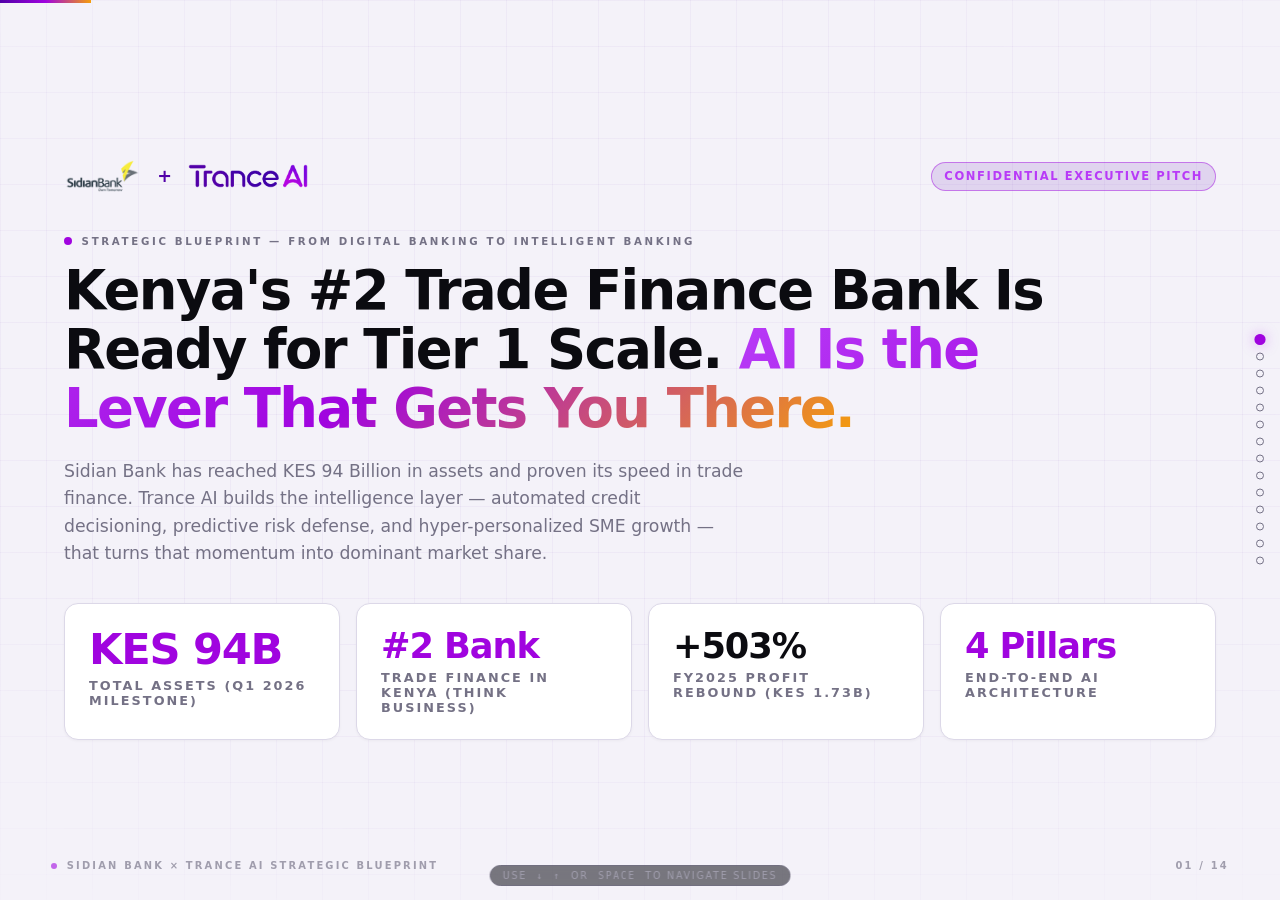
==== index.html @ ff6b3d1f "Add Sidian Bank AI pitch site Co-Authored-By: Claude Sonnet 5 <noreply@anthropic.com>" ====
﻿<!DOCTYPE html>
<html lang="en">
<head>
  <meta charset="UTF-8" />
  <meta name="viewport" content="width=device-width, initial-scale=1.0" />
  <title>Sidian Bank + Trance AI — Kenya's Most Intelligent SME Bank</title>

  <!-- Fontshare Satoshi Font -->
  <link rel="preconnect" href="https://api.fontshare.com" crossorigin />
  <link href="https://api.fontshare.com/v2/css?f[]=satoshi@400,500,700,900&display=swap" rel="stylesheet" />

  <!-- Stylesheet -->
  <link rel="stylesheet" href="css/style.css" />
</head>
<body>

  <!-- Top Progress Bar -->
  <div id="progress"></div>

  <!-- Right Navigation Dots -->
  <div id="dots"></div>

  <!-- Keyboard Navigation Hint -->
  <div class="kbd-hint">
    <span>Use</span> <kbd>↓</kbd> <kbd>↑</kbd> <span>or</span> <kbd>Space</kbd> <span>to navigate slides</span>
  </div>

  <!-- Main Presentation Scroll-Snap Deck -->
  <main class="deck">

    <!-- ============================================================
         SLIDE 1: COVER
         ============================================================ -->
    <section class="slide warm">
      <div class="inner">
        <div class="brand-header reveal d1">
          <div class="brand-logo-wrapper">
            <img src="assets/Sidian-bank-Logo-1.png" alt="Sidian Bank" style="height:32px; width:auto; vertical-align:middle;" />
            <span style="font-weight:900; font-size:1.1rem; color:var(--purple-deep);">+</span>
            <img src="assets/trance-ai-logo.png" alt="Trance AI" style="height:24px; width:auto; vertical-align:middle;" />
          </div>
          <span class="badge purple">Confidential Executive Pitch</span>
        </div>

        <div class="eyebrow reveal d2" style="margin-top: 1.5rem;">
          <span class="dot"></span> Strategic Blueprint — From Digital Banking to Intelligent Banking
        </div>

        <h1 class="display reveal d3" style="margin-top: .8rem; max-width: 27ch;">
          Kenya's #2 Trade Finance Bank Is Ready for Tier 1 Scale. <span class="purple-gradient">AI Is the Lever That Gets You There.</span>
        </h1>

        <p class="lede reveal d4" style="margin-top: 1.2rem;">
          Sidian Bank has reached KES 94 Billion in assets and proven its speed in trade finance. Trance AI builds the intelligence layer — automated credit decisioning, predictive risk defense, and hyper-personalized SME growth — that turns that momentum into dominant market share.
        </p>

        <div class="grid4 reveal d5" style="margin-top: 2.2rem;">
          <div class="card">
            <div class="stat-num purple counter" data-target="94" data-prefix="KES " data-suffix="B">KES 94B</div>
            <div class="stat-label">Total Assets (Q1 2026 Milestone)</div>
          </div>
          <div class="card">
            <div class="stat-num purple" style="font-size: clamp(1.5rem,3vw,2.2rem);">#2 Bank</div>
            <div class="stat-label">Trade Finance in Kenya (Think Business)</div>
          </div>
          <div class="card">
            <div class="stat-num gold" style="font-size: clamp(1.5rem,3vw,2.2rem);">+503%</div>
            <div class="stat-label">FY2025 Profit Rebound (KES 1.73B)</div>
          </div>
          <div class="card">
            <div class="stat-num purple" style="font-size: clamp(1.5rem,3vw,2.2rem);">4 Pillars</div>
            <div class="stat-label">End-to-End AI Architecture</div>
          </div>
        </div>
      </div>

      <div class="chrome-foot">
        <span class="fdot"></span> Sidian Bank × Trance AI Strategic Blueprint
      </div>
      <div class="chrome-page" id="chrome-page-num">01 / 14</div>
    </section>

    <!-- ============================================================
         SLIDE 2: HISTORICAL PRECEDENT
         ============================================================ -->
    <section class="slide dark">
      <div class="inner">
        <div class="eyebrow reveal d1">
          <span class="dot"></span> Banking Evolution
        </div>
        <h2 class="title reveal d2" style="margin-top: .6rem;">
          Banking History Favors Platforms of Intelligence, Not Giants of Concrete
        </h2>

        <div class="grid2" style="margin-top: 1.8rem;">
          <div class="card reveal d3">
            <div class="row" style="justify-content: space-between; margin-bottom: .8rem;">
              <span class="badge red">Incumbent Playbook — Physical Scale</span>
              <span style="font-weight:900; color:var(--muted-light);">The 2010s</span>
            </div>
            <ul style="list-style: none; display: flex; flex-direction: column; gap: .6rem; font-size: .95rem; color: var(--muted-light);">
              <li style="display:flex; gap:.6rem;"><span style="color:var(--neg);">✕</span> Compete by opening 200+ physical brick-and-mortar branches.</li>
              <li style="display:flex; gap:.6rem;"><span style="color:var(--neg);">✕</span> Deploy massive human armies of field agents and credit officers.</li>
              <li style="display:flex; gap:.6rem;"><span style="color:var(--neg);">✕</span> Slow credit committees taking 7 to 14 days to approve SME facilities.</li>
              <li style="display:flex; gap:.6rem;"><span style="color:var(--neg);">✕</span> High fixed overhead, heavy cost-to-income ratios, and bureaucratic inertia.</li>
            </ul>
          </div>

          <div class="card reveal d4" style="border-color: var(--purple); background: var(--surface);">
            <div class="row" style="justify-content: space-between; margin-bottom: .8rem;">
              <span class="badge purple">Sidian Playbook — Predictive Intelligence</span>
              <span style="font-weight:900; color:var(--purple-light);">The 2030s</span>
            </div>
            <ul style="list-style: none; display: flex; flex-direction: column; gap: .6rem; font-size: .95rem; color: var(--text);">
              <li style="display:flex; gap:.6rem;"><span style="color:var(--purple);">✓</span> Refuse to out-branch the giants — out-think and out-speed them.</li>
              <li style="display:flex; gap:.6rem;"><span style="color:var(--purple);">✓</span> Algorithmic underwriting evaluates cash flow & alternative data in minutes.</li>
              <li style="display:flex; gap:.6rem;"><span style="color:var(--purple);">✓</span> Turn every customer's phone into an AI Financial Advisor in WhatsApp.</li>
              <li style="display:flex; gap:.6rem;"><span style="color:var(--purple);">✓</span> Result: Agile challenger margins with Tier 1 market influence.</li>
            </ul>
          </div>
        </div>

        <div class="impact reveal d5" style="margin-top: 1.6rem; border-left-color: var(--purple-light);">
          <span class="k">Strategic Principle</span>
          <span class="v">Intelligence and speed are the ultimate equalizers against massive capital and branch networks.</span>
        </div>
      </div>

      <div class="chrome-foot"><span class="fdot"></span> Historical Precedent</div>
      <div class="chrome-page">02 / 14</div>
    </section>

    <!-- ============================================================
         SLIDE 3: PLATFORM EVOLUTION IN KENYAN BANKING
         ============================================================ -->
    <section class="slide light">
      <div class="inner">
        <div class="eyebrow reveal d1">
          <span class="dot"></span> Platform Evolution
        </div>
        <h2 class="title reveal d2" style="margin-top: .6rem;">
          Every Decade in Kenyan Banking Has a Defining Shift
        </h2>

        <div class="grid4" style="margin-top: 2rem;">
          <div class="card reveal d3">
            <span class="pillar-tag" style="color: var(--muted);">Era 1 — 2000s</span>
            <h3 style="margin-top: .4rem; font-size: 1.1rem;">Branch Dominance</h3>
            <p style="margin-top: .5rem; font-size: .85rem; color: var(--muted); line-height: 1.45;">
              Led by <strong>Barclays & KCB</strong>. Captive brick-and-mortar networks served corporate elites.
            </p>
          </div>

          <div class="card reveal d4">
            <span class="pillar-tag" style="color: var(--muted);">Era 2 — 2010s</span>
            <h3 style="margin-top: .4rem; font-size: 1.1rem;">Agency & Mass Retail</h3>
            <p style="margin-top: .5rem; font-size: .85rem; color: var(--muted); line-height: 1.45;">
              Led by <strong>Equity Bank</strong>. 80,000+ physical agents democratized banking for the unbanked.
            </p>
          </div>

          <div class="card reveal d5">
            <span class="pillar-tag" style="color: var(--gold);">Era 3 — 2015-2022</span>
            <h3 style="margin-top: .4rem; font-size: 1.1rem;">Telco Micro-Credit</h3>
            <p style="margin-top: .5rem; font-size: .85rem; color: var(--muted); line-height: 1.45;">
              Led by <strong>NCBA (M-Shwari, Fuliza)</strong>. Embedded digital balance sheets into Safaricom rails.
            </p>
          </div>

          <div class="card reveal d6" style="border-color: var(--purple); background: var(--paper-warm);">
            <span class="pillar-tag" style="color: var(--purple-deep);">Era 4 — 2026 & Beyond</span>
            <h3 style="margin-top: .4rem; font-size: 1.1rem; color: var(--purple-deep);">Intelligent Banking</h3>
            <p style="margin-top: .5rem; font-size: .85rem; color: var(--ink-text); font-weight: 700; line-height: 1.45;">
              Led by <strong>Sidian Bank + Trance AI</strong>. Autonomous SME credit, predictive risk shields, and hyper-personalized advisory.
            </p>
          </div>
        </div>

        <div class="split" style="margin-top: 1.8rem;">
          <div class="card reveal d7" style="background:#FFF;">
            <span class="badge gold">The Tier 1 Blindspot</span>
            <p style="margin-top: .6rem; font-size: .92rem; color: var(--ink-text); line-height: 1.5;">
              Tier 1 giants are too slow, bureaucratic, and standardized to deliver bespoke, high-speed support to Kenya's 7.4M MSMEs.
            </p>
          </div>
          <div class="card reveal d8" style="background:#FFF; border-color: var(--purple);">
            <span class="badge purple">Sidian's Market Share Opportunity</span>
            <p style="margin-top: .6rem; font-size: .92rem; color: var(--purple-deep); font-weight: 700; line-height: 1.5;">
              By combining its recognized trade finance agility with an AI intelligence layer, Sidian can capture the most profitable MSME slice in Kenya.
            </p>
          </div>
        </div>
      </div>

      <div class="chrome-foot"><span class="fdot"></span> Industry Evolution</div>
      <div class="chrome-page">03 / 14</div>
    </section>
    <!-- ============================================================
         SLIDE 4: THE STRATEGIC BURNING PLATFORM (THE YIELD CLIFF)
         ============================================================ -->
    <section class="slide warm">
      <div class="inner">
        <div class="eyebrow reveal d1">
          <span class="dot"></span> The Burning Platform
        </div>
        <h2 class="title reveal d2" style="margin-top: .6rem;">
          The Sovereign Yield Cliff: Why Sidian Must Transform Core Lending Now
        </h2>
        <p class="subtitle reveal d3" style="margin-top: .4rem;">
          Treasury arbitrage generated historic profits in 2025. Sustained market share requires a private credit engine.
        </p>

        <div class="split" style="margin-top: 1.8rem;">
          <div class="card reveal d4" style="border-left: 4px solid var(--neg);">
            <span class="badge red">The 2025 Reality (Vulnerable)</span>
            <h3 style="margin-top: .8rem; font-size: 1.25rem;">KES 49.1B Parked in Government Securities</h3>
            <p style="margin-top: .6rem; color: var(--muted); font-size: .95rem; line-height: 1.55;">
              Over <strong>54% of Sidian's assets</strong> sit in sovereign paper. As interest rates ease and T-bill yields soften, profits will compress unless funds are re-allocated into high-yielding private sector credit.
            </p>
          </div>

          <div class="card reveal d5" style="border-left: 4px solid var(--purple); background: #FFF;">
            <span class="badge purple">The 2026-2028 Mandate (Resilient)</span>
            <h3 style="margin-top: .8rem; font-size: 1.25rem; color: var(--purple-deep);">Deploying KES 20B+ Safely into High-Yield SMEs</h3>
            <p style="margin-top: .6rem; color: var(--ink-text); font-size: .95rem; line-height: 1.55; font-weight: 500;">
              SME loans earn 16%–19% Net Interest Margins. But lending safely with an existing <strong>KES 8.23B NPL load</strong> requires predictive underwriting and real-time early warning algorithms.
            </p>
          </div>
        </div>

        <div class="card reveal d6" style="margin-top: 1.4rem; background: var(--purple-bg); border-color: rgba(160,4,223,0.3);">
          <div class="row" style="justify-content: space-between;">
            <div>
              <span class="pillar-tag">Strategic Imperative</span>
              <p style="font-weight: 700; font-size: 1.05rem; margin-top: .3rem; color: var(--purple-deep);">
                Treasury investments protect capital; AI-powered private SME lending builds an unassailable market share moat.
              </p>
            </div>
          </div>
        </div>
      </div>

      <div class="chrome-foot"><span class="fdot"></span> The Burning Platform</div>
      <div class="chrome-page">04 / 14</div>
    </section>

    <!-- ============================================================
         SLIDE 5: WHY NOW (THREE SIGNALS)
         ============================================================ -->
    <section class="slide dark">
      <div class="inner">
        <div class="eyebrow reveal d1">
          <span class="dot"></span> Market Timing
        </div>
        <h2 class="title reveal d2" style="margin-top: .6rem;">
          Three Signals Prove Sidian's AI Window Is Open Today
        </h2>
        <p class="subtitle reveal d3" style="margin-top: .3rem;">
          The market dynamics of 2026 make waiting a direct threat to mid-tier independence.
        </p>

        <div class="grid3" style="margin-top: 1.8rem;">
          <div class="card reveal d4">
            <span class="badge red">Signal 1: The NPL Crisis</span>
            <h3 style="margin-top: .6rem; font-size: 1.1rem;">Asset Quality Defense</h3>
            <p style="margin-top: .5rem; font-size: .85rem; color: var(--muted-light); line-height: 1.45;">
              Industry NPLs reached 15.6%. Sidian's gross NPLs stand at <strong>KES 8.23B</strong> with <strong>37.7% coverage</strong>. Static credit scoring is obsolete; algorithmic 90-day early warning is essential.
            </p>
          </div>

          <div class="card reveal d5">
            <span class="badge gold">Signal 2: Trade Commoditization</span>
            <h3 style="margin-top: .6rem; font-size: 1.1rem;">Defending the #2 Trade Rank</h3>
            <p style="margin-top: .5rem; font-size: .85rem; color: var(--muted-light); line-height: 1.45;">
              Rivals are copying Sidian's online bid bonds. To maintain its award-winning edge, Sidian must move to automated supplier risk, e-procurement scraping, and real-time LPO discounting.
            </p>
          </div>

          <div class="card reveal d6">
            <span class="badge teal">Signal 3: The Low-Cost Float Race</span>
            <h3 style="margin-top: .6rem; font-size: 1.1rem;">Winning the CASA Battle</h3>
            <p style="margin-top: .5rem; font-size: .85rem; color: var(--muted-light); line-height: 1.45;">
              Sidian's deposits grew to KES 74.2B, but wholesale term deposits are expensive. AI business management tools attract sticky, zero-cost operational merchant float.
            </p>
          </div>
        </div>

        <div class="card reveal d7" style="margin-top: 1.6rem; background: var(--card); border-color: var(--purple);">
          <p style="font-size: 1rem; color: var(--text); font-weight: 700; text-align: center;">
            The bank that controls the SME's daily intelligence layer controls their primary operating balance.
          </p>
        </div>
      </div>

      <div class="chrome-foot"><span class="fdot"></span> Market Timing</div>
      <div class="chrome-page">05 / 14</div>
    </section>

    <!-- ============================================================
         SLIDE 6: THE ARCHITECTURE
         ============================================================ -->
    <section class="slide dark">
      <div class="inner">
        <div class="eyebrow reveal d1">
          <span class="dot"></span> The Architecture
        </div>
        <h2 class="title reveal d2" style="margin-top: .6rem;">
          The Sidian AI Intelligence Layer: Connecting Raw Data to Banking Decisions
        </h2>

        <div class="split" style="margin-top: 1.8rem;">
          <div class="col reveal d3" style="gap: .8rem;">
            <div class="card" style="border-left: 4px solid var(--purple);">
              <span class="pillar-tag">Foundation Layer</span>
              <h3 style="font-size: 1.1rem; margin-top: .3rem;">Sidian Intelligence Hub</h3>
              <p style="font-size: .85rem; color: var(--muted-light); margin-top: .2rem;">
                Unifies siloed core banking, SidianVIBE logs, Lipa na M-Pesa data, and trade records into one real-time feature store.
              </p>
            </div>

            <div class="card" style="border-left: 4px solid var(--gold);">
              <span class="pillar-tag" style="color:var(--gold);">Intelligence Engines</span>
              <h3 style="font-size: 1.1rem; margin-top: .3rem; color:var(--gold);">Specialized Multi-Agent AI</h3>
              <p style="font-size: .85rem; color: var(--muted-light); margin-top: .2rem;">
                Five domain-trained neural models: Customer AI, Risk AI, SME AI, Fraud Shield AI, and Operations AI.
              </p>
            </div>

            <div class="card" style="border-left: 4px solid var(--teal);">
              <span class="pillar-tag" style="color:var(--teal);">Executive & Action Layer</span>
              <h3 style="font-size: 1.1rem; margin-top: .3rem;">Actionable Outcomes</h3>
              <p style="font-size: .85rem; color: var(--muted-light); margin-top: .2rem;">
                Instant credit approvals, 90-day early warning alerts, automated trade docs, and RM pre-meeting briefs.
              </p>
            </div>
          </div>

          <div class="card reveal d4" style="background: var(--surface); border-color: var(--purple);">
            <h3 style="font-size: 1.3rem; color: var(--purple-light); margin-bottom: 1rem;">The 5 Unification Pillars</h3>

            <div style="display: flex; flex-direction: column; gap: .8rem;">
              <div class="row" style="gap: .8rem;"><span class="badge purple">✓</span> <span><strong>One Hub:</strong> Unifying legacy databases into real-time decision flows.</span></div>
              <div class="row" style="gap: .8rem;"><span class="badge purple">✓</span> <span><strong>Algorithmic Shield:</strong> Continuous monitoring preventing defaults before 30 DPD.</span></div>
              <div class="row" style="gap: .8rem;"><span class="badge purple">✓</span> <span><strong>Virtual SME CFO:</strong> Embedded inside WhatsApp for 50k+ Kenyan traders.</span></div>
              <div class="row" style="gap: .8rem;"><span class="badge purple">✓</span> <span><strong>Smart Trade Engine:</strong> Instant OCR & risk rating for contractor tenders.</span></div>
              <div class="row" style="gap: .8rem;"><span class="badge purple">✓</span> <span><strong>Augmented RMs:</strong> Equipping Sidian's officers with AI copilots.</span></div>
            </div>
          </div>
        </div>
      </div>

      <div class="chrome-foot"><span class="fdot"></span> Unified Architecture</div>
      <div class="chrome-page">06 / 14</div>
    </section>

    <!-- ============================================================
         SLIDE 7: WHY SIDIAN WINS VS TIER 1 GIANTS
         ============================================================ -->
    <section class="slide light">
      <div class="inner">
        <div class="eyebrow reveal d1">
          <span class="dot"></span> Competitive Moat
        </div>
        <h2 class="title reveal d2" style="margin-top: .6rem;">
          Why Sidian Wins with AI, Not the Slow Tier 1 Giants
        </h2>

        <div class="card reveal d3" style="margin-top: 1.4rem; overflow-x: auto;">
          <table style="width: 100%; border-collapse: collapse; text-align: left; font-size: .88rem;">
            <thead>
              <tr style="border-bottom: 2px solid var(--card-border);">
                <th style="padding: .7rem .9rem; color: var(--muted); font-weight: 700;">Strategic Dimension</th>
                <th style="padding: .7rem .9rem; color: var(--muted); text-align: center;">Tier 1 Incumbents<br/><span style="font-weight:400; font-size:.76rem;">(Equity, KCB, Co-op)</span></th>
                <th style="padding: .7rem .9rem; color: var(--purple-deep); text-align: center; background: var(--purple-bg);">Sidian Bank + Trance AI<br/><span style="font-weight:700; font-size:.76rem;">(Intelligent Challenger)</span></th>
              </tr>
            </thead>
            <tbody>
              <tr style="border-bottom: 1px solid var(--hairline);">
                <td style="padding: .7rem .9rem; font-weight: 700;">SME Underwriting Speed</td>
                <td style="padding: .7rem .9rem; text-align: center; color: var(--neg);">✕ 7 to 14 Business Days</td>
                <td style="padding: .7rem .9rem; text-align: center; color: var(--purple-deep); font-weight: 900; background: var(--purple-bg);">✓ Under 2 Hours (Instant Pre-Approval)</td>
              </tr>
              <tr style="border-bottom: 1px solid var(--hairline);">
                <td style="padding: .7rem .9rem; font-weight: 700;">Trade Finance Agility</td>
                <td style="padding: .7rem .9rem; text-align: center; color: var(--gold);">⚠️ Bureaucratic Verification</td>
                <td style="padding: .7rem .9rem; text-align: center; color: var(--purple-deep); font-weight: 900; background: var(--purple-bg);">✓ #2 Ranked Trade Engine + AI Automation</td>
              </tr>
              <tr style="border-bottom: 1px solid var(--hairline);">
                <td style="padding: .7rem .9rem; font-weight: 700;">Customer Relationship Model</td>
                <td style="padding: .7rem .9rem; text-align: center; color: var(--neg);">✕ Impersonal Call Centers</td>
                <td style="padding: .7rem .9rem; text-align: center; color: var(--purple-deep); font-weight: 900; background: var(--purple-bg);">✓ Hyper-Personalized AI Concierge</td>
              </tr>
              <tr style="border-bottom: 1px solid var(--hairline);">
                <td style="padding: .7rem .9rem; font-weight: 700;">Legacy IT & Decision Friction</td>
                <td style="padding: .7rem .9rem; text-align: center; color: var(--neg);">✕ Monolithic Mainframes</td>
                <td style="padding: .7rem .9rem; text-align: center; color: var(--purple-deep); font-weight: 900; background: var(--purple-bg);">✓ Agile Micro-Services Intelligence Layer</td>
              </tr>
              <tr>
                <td style="padding: .7rem .9rem; font-weight: 700;">Targeted MSME Experience</td>
                <td style="padding: .7rem .9rem; text-align: center; color: var(--gold);">⚠️ Mass-Market Generic Apps</td>
                <td style="padding: .7rem .9rem; text-align: center; color: var(--purple-deep); font-weight: 900; background: var(--purple-bg);">✓ Dedicated WhatsApp SME Business Advisor</td>
              </tr>
            </tbody>
          </table>
        </div>

        <div class="card reveal d4" style="margin-top: 1.2rem; background: var(--surface);">
          <p style="font-size: .98rem; color: var(--text); font-weight: 700; text-align: center;">
            Sidian is agile enough to deploy AI immediately. <span class="purple">Large banks take 3 years just to approve an AI steering committee.</span>
          </p>
        </div>
      </div>

      <div class="chrome-foot"><span class="fdot"></span> Competitive Moat</div>
      <div class="chrome-page">07 / 14</div>
    </section>
    <!-- ============================================================
         SLIDE 8: PILLAR 1 — FRONT-OFFICE INTELLIGENCE
         ============================================================ -->
    <section class="slide warm">
      <div class="inner">
        <div class="eyebrow reveal d1">
          <span class="dot"></span> Pillar 1 — Front-Office
        </div>
        <h2 class="title reveal d2" style="margin-top: .6rem;">
          24/7 Hyper-Personalized Engagement & Low-Cost Deposit Growth
        </h2>

        <div class="grid3" style="margin-top: 1.6rem;">
          <div class="card reveal d3" style="background:#FFF; border-color:var(--purple);">
            <span class="badge purple">Highest Growth Lever</span>
            <h3 style="margin-top: .6rem; font-size: 1.1rem; color: var(--purple-deep);">Sidian AI SME Advisor</h3>
            <p style="margin-top: .5rem; font-size: .85rem; color: var(--ink-text); line-height: 1.45;">
              A dedicated virtual CFO analyzing daily cash flow and sales trends inside WhatsApp. <em>"Your collections rose 35% this month — you pre-qualify for KES 1.5M expansion finance."</em>
            </p>
          </div>

          <div class="card reveal d4">
            <span class="badge gold">Customer Service</span>
            <h3 style="margin-top: .6rem; font-size: 1.1rem;">Sidian AI Concierge</h3>
            <p style="margin-top: .5rem; font-size: .85rem; color: var(--muted); line-height: 1.45;">
              Omnichannel assistant resolving 80%+ of enquiries across WhatsApp, SidianVIBE, and web in English and Swahili — eliminating phone support queues.
            </p>
          </div>

          <div class="card reveal d5">
            <span class="badge teal">Retail Banking</span>
            <h3 style="margin-top: .6rem; font-size: 1.1rem;">Personal Banking Coach</h3>
            <p style="margin-top: .5rem; font-size: .85rem; color: var(--muted); line-height: 1.45;">
              Automated financial advisor providing spending insights and budget alerts for salary earners and professionals to deepen account stickiness.
            </p>
          </div>

          <div class="card reveal d6">
            <span class="badge purple">Float Capture</span>
            <h3 style="margin-top: .6rem; font-size: 1.1rem;">Merchant Float Maximizer</h3>
            <p style="margin-top: .5rem; font-size: .85rem; color: var(--muted); line-height: 1.45;">
              Incentivizes business owners to settle daily Lipa na M-Pesa till receipts into Sidian accounts by offering dynamic lower borrowing rates.
            </p>
          </div>

          <div class="card reveal d7">
            <span class="badge gold">Chama Intelligence</span>
            <h3 style="margin-top: .6rem; font-size: 1.1rem;">Automated Chama Manager</h3>
            <p style="margin-top: .5rem; font-size: .85rem; color: var(--muted); line-height: 1.45;">
              Inheriting K-Rep's grassroots DNA: automated monthly contribution tracking, dividend calculations, and group loan voting via WhatsApp.
            </p>
          </div>

          <div class="card reveal d8">
            <span class="badge red">Friction Fixer</span>
            <h3 style="margin-top: .6rem; font-size: 1.1rem;">SidianVIBE Companion</h3>
            <p style="margin-top: .5rem; font-size: .85rem; color: var(--muted); line-height: 1.45;">
              Proactively detects transaction latency, auto-retries failed transfers, and keeps users informed before they file complaints.
            </p>
          </div>
        </div>
      </div>

      <div class="chrome-foot"><span class="fdot"></span> Front-Office Intelligence</div>
      <div class="chrome-page">08 / 14</div>
    </section>

    <!-- ============================================================
         SLIDE 9: PILLAR 2 — CORE BANKING INTELLIGENCE & AI SHIELD
         ============================================================ -->
    <section class="slide dark">
      <div class="inner">
        <div class="eyebrow reveal d1">
          <span class="dot"></span> Pillar 2 — Core Banking
        </div>
        <h2 class="title reveal d2" style="margin-top: .6rem;">
          Predicting Risk & Accelerating Credit to Crush the NPL Load
        </h2>
        <p class="subtitle reveal d3" style="margin-top: .3rem;">
          Deploying capital profitably while attacking Sidian's KES 8.23B non-performing loan exposure.
        </p>

        <div class="grid2" style="margin-top: 1.8rem;">
          <div class="card reveal d4" style="background: var(--surface); border-color: var(--purple);">
            <div class="row" style="justify-content: space-between; margin-bottom: .6rem;">
              <span class="badge purple">Growth Engine</span>
              <span class="pillar-tag" style="color:var(--purple-light);">Underwriting</span>
            </div>
            <h3 style="font-size: 1.2rem; color: #FFF;">Intelligent Credit Decision Engine</h3>
            <p style="font-size: .9rem; color: var(--muted-light); margin-top: .6rem; line-height: 1.55;">
              Bypasses traditional paper-heavy loan applications. Synthesizes digital bank statements, M-Pesa till receipts, tax filings, and supply chain invoices into a precise behavioral risk score.
            </p>
            <div style="margin-top: 1rem; padding: .7rem; background: var(--purple-bg); border-radius: 6px; font-size: .82rem; color: var(--purple-light);">
              <strong>Result:</strong> Loan decisioning time compressed from 5 days to under 15 minutes for verified MSMEs.
            </div>
          </div>

          <div class="card reveal d5" style="background: var(--surface); border-color: var(--neg);">
            <div class="row" style="justify-content: space-between; margin-bottom: .6rem;">
              <span class="badge red">Risk Defense</span>
              <span class="pillar-tag" style="color:var(--neg);">NPL Prevention</span>
            </div>
            <h3 style="font-size: 1.2rem; color: #FFF;">Predictive Risk & Sidian AI Shield</h3>
            <p style="font-size: .9rem; color: var(--muted-light); margin-top: .6rem; line-height: 1.55;">
              An algorithmic Early Warning System (EWS) monitoring real-time merchant flows. Detects cash-flow deterioration and county payment delays <strong>90 days before default</strong> occurs.
            </p>
            <div style="margin-top: 1rem; padding: .7rem; background: rgba(232,64,64,0.12); border-radius: 6px; font-size: .82rem; color: #FFA0A0;">
              <strong>System Output:</strong> <em>"Client revenue declining 3 consecutive months. Initiating automated loan restructuring alert."</em>
            </div>
          </div>
        </div>

        <div class="card reveal d6" style="margin-top: 1.4rem; background: var(--card);">
          <div class="row" style="justify-content: space-between;">
            <div>
              <span class="badge teal">Behavioral Fraud Protection</span>
              <p style="font-size: .9rem; color: var(--text); margin-top: .3rem;">
                Real-time anomaly detection blocks SIM-swap fraud, unauthorized account takeovers, and internal collusion before funds leave the bank.
              </p>
            </div>
          </div>
        </div>
      </div>

      <div class="chrome-foot"><span class="fdot"></span> Core Banking Intelligence</div>
      <div class="chrome-page">09 / 14</div>
    </section>

    <!-- ============================================================
         SLIDE 10: PILLAR 3 — COMMERCIAL INTELLIGENCE & TRADE
         ============================================================ -->
    <section class="slide warm">
      <div class="inner">
        <div class="eyebrow reveal d1">
          <span class="dot"></span> Pillar 3 — Commercial
        </div>
        <h2 class="title reveal d2" style="margin-top: .6rem;">
          Supercharging Kenya's #2 Trade Finance Bank
        </h2>
        <p class="subtitle reveal d3" style="margin-top: .3rem;">
          Automating the trade lifecycle from public tender discovery to supply chain settlement.
        </p>

        <div class="grid3" style="margin-top: 1.4rem;">
          <div class="card reveal d4" style="background: #FFF; border-color: var(--purple);">
            <span class="badge purple">Core Moat Multiplier</span>
            <h3 style="margin-top: .6rem; font-size: 1.1rem; color: var(--purple-deep);">Smart Trade Finance Engine</h3>
            <p style="margin-top: .5rem; font-size: .85rem; color: var(--ink-text); line-height: 1.45;">
              Automated document processing and OCR extraction for Letters of Credit, bills of lading, and Local Purchase Orders (LPOs), approving trade credit within hours.
            </p>
          </div>

          <div class="card reveal d5" style="background:#FFF;">
            <span class="badge gold">Creative Market Grab</span>
            <h3 style="margin-top: .6rem; font-size: 1.1rem;">Tender & Bid Bond Radar</h3>
            <p style="margin-top: .5rem; font-size: .85rem; color: var(--muted); line-height: 1.45;">
              AI monitors government procurement portals (PPIP and County e-procurement), identifies relevant tenders for Sidian contractors, and auto-generates instant bid bond offers.
            </p>
          </div>

          <div class="card reveal d6" style="background:#FFF;">
            <span class="badge teal">Recovery Optimization</span>
            <h3 style="margin-top: .6rem; font-size: 1.1rem;">Intelligent Collections</h3>
            <p style="margin-top: .5rem; font-size: .85rem; color: var(--muted); line-height: 1.45;">
              AI-driven repayment prediction triggers personalized WhatsApp reminders and flexible payment schedules, maximizing recovery while protecting customer relationships.
            </p>
          </div>
        </div>

        <div class="card reveal d7" style="margin-top: 1.4rem; background: var(--purple-bg); border-color: rgba(160,4,223,0.3);">
          <p style="font-size: 1rem; font-weight: 700; color: var(--purple-deep); text-align: center;">
            From manual bid bond processing to an automated Trade Operating System that locks in contractors end-to-end.
          </p>
        </div>
      </div>

      <div class="chrome-foot"><span class="fdot"></span> Commercial Intelligence</div>
      <div class="chrome-page">10 / 14</div>
    </section>

    <!-- ============================================================
         SLIDE 11: PILLAR 4 — ENTERPRISE INTELLIGENCE
         ============================================================ -->
    <section class="slide light">
      <div class="inner">
        <div class="eyebrow reveal d1">
          <span class="dot"></span> Pillar 4 — Enterprise
        </div>
        <h2 class="title reveal d2" style="margin-top: .6rem;">
          Empowering an Augmented Workforce Across All 43 Branches
        </h2>

        <div class="grid4" style="margin-top: 1.8rem;">
          <div class="card reveal d3" style="background: var(--paper-warm); border-color: var(--purple);">
            <span class="badge purple">RM Copilot</span>
            <h3 style="margin-top: .6rem; font-size: 1.05rem; color: var(--purple-deep);">Pre-Meeting Dossiers</h3>
            <p style="margin-top: .5rem; font-size: .82rem; color: var(--ink-text); line-height: 1.4;">
              Generates instant customer profiles, revenue trajectories, and pre-approved cross-sell opportunities before every client visit.
            </p>
          </div>

          <div class="card reveal d4">
            <span class="badge gold">Credit Memos</span>
            <h3 style="margin-top: .6rem; font-size: 1.05rem;">Auto Credit Appraisal</h3>
            <p style="margin-top: .5rem; font-size: .82rem; color: var(--muted); line-height: 1.4;">
              Converts raw financial inputs into standardized, audit-ready credit committee memos in under 5 minutes.
            </p>
          </div>

          <div class="card reveal d5">
            <span class="badge teal">Compliance AI</span>
            <h3 style="margin-top: .6rem; font-size: 1.05rem;">Regulatory Copilot</h3>
            <p style="margin-top: .5rem; font-size: .82rem; color: var(--muted); line-height: 1.4;">
              Real-time AML monitoring, sanctions screening, and automated Central Bank of Kenya (CBK) prudential return compilation.
            </p>
          </div>

          <div class="card reveal d6">
            <span class="badge purple">Digital Operations</span>
            <h3 style="margin-top: .6rem; font-size: 1.05rem;">Document Automation</h3>
            <p style="margin-top: .5rem; font-size: .82rem; color: var(--muted); line-height: 1.4;">
              Automated reconciliation of high-volume public sector healthcare receipts and merchant settlement streams.
            </p>
          </div>
        </div>

        <div class="impact reveal d7" style="margin-top: 1.6rem; border-left-color: var(--purple);">
          <span class="k">Workforce Multiplier</span>
          <span class="v">Allows Sidian's relationship managers to handle 3x the client volume with zero drop in service quality.</span>
        </div>
      </div>

      <div class="chrome-foot"><span class="fdot"></span> Enterprise Intelligence</div>
      <div class="chrome-page">11 / 14</div>
    </section>
    <!-- ============================================================
         SLIDE 12: CREATIVE GROWTH ENGINE (THE SIDIAN SME OS)
         ============================================================ -->
    <section class="slide dark">
      <div class="inner">
        <div class="eyebrow reveal d1">
          <span class="dot"></span> Creative Growth Engine
        </div>
        <h2 class="title reveal d2" style="margin-top: .6rem;">
          The "Sidian SME OS": Embedding Sidian into Daily Business Operations
        </h2>
        <p class="subtitle reveal d3" style="margin-top: .3rem;">
          How Sidian captures primary operating balances without opening a single new physical branch.
        </p>

        <div class="grid4" style="margin-top: 2rem;">
          <div class="card reveal d4">
            <span class="pillar-tag">Step 1</span>
            <h3 style="margin-top: .4rem; font-size: 1.05rem;">The Hook</h3>
            <p style="margin-top: .4rem; font-size: .85rem; color: var(--muted-light);">
              Sidian offers a free <strong>WhatsApp Invoicing & Inventory Tool</strong> to Kenyan business owners.
            </p>
          </div>

          <div class="card reveal d5">
            <span class="pillar-tag">Step 2</span>
            <h3 style="margin-top: .4rem; font-size: 1.05rem;">Daily Usage</h3>
            <p style="margin-top: .4rem; font-size: .85rem; color: var(--muted-light);">
              Merchants create professional invoices and record sales in 30 seconds via conversational AI.
            </p>
          </div>

          <div class="card reveal d6" style="border-color: var(--purple); background: var(--surface);">
            <span class="pillar-tag" style="color:var(--purple-light);">Step 3</span>
            <h3 style="margin-top: .4rem; font-size: 1.05rem; color:var(--purple-light);">The Conversion</h3>
            <p style="margin-top: .4rem; font-size: .85rem; color: var(--text);">
              Invoices feature an integrated <strong>Sidian Paybill / Till Rail</strong>. Money flows directly into Sidian.
            </p>
          </div>

          <div class="card reveal d7">
            <span class="pillar-tag">Step 4</span>
            <h3 style="margin-top: .4rem; font-size: 1.05rem;">Instant Credit</h3>
            <p style="margin-top: .4rem; font-size: .85rem; color: var(--muted-light);">
              As invoice volume grows, AI automatically unlocks revolving credit and invoice discounting lines.
            </p>
          </div>
        </div>

        <div class="card reveal d8" style="margin-top: 1.6rem; background: var(--purple-bg); border-color: rgba(160,4,223,0.4);">
          <div class="row" style="justify-content: space-between;">
            <div>
              <span class="badge purple">The Market Share Flywheel</span>
              <p style="font-size: .95rem; font-weight: 700; margin-top: .4rem; color: var(--text);">
                Free Software In → Operational Cash Flow Stays → Low-Cost CASA Floats → Data-Backed Lending Out.
              </p>
            </div>
            <div class="impact" style="margin-top:0;">
              <span class="k">Strategic Moat</span>
              <span class="v">Competitors cannot poach an SME whose entire bookkeeping runs on Sidian.</span>
            </div>
          </div>
        </div>
      </div>

      <div class="chrome-foot"><span class="fdot"></span> The Growth Flywheel</div>
      <div class="chrome-page">12 / 14</div>
    </section>

    <!-- ============================================================
         SLIDE 13: FINANCIAL TRIAD IMPACT
         ============================================================ -->
    <section class="slide light">
      <div class="inner">
        <div class="eyebrow reveal d1">
          <span class="dot"></span> Value Realization
        </div>
        <h2 class="title reveal d2" style="margin-top: .6rem;">
          Systemic Business Impact Across the Financial Triad
        </h2>

        <div class="grid3" style="margin-top: 1.8rem;">
          <div class="card reveal d3" style="background: #FFF; border-color: var(--purple);">
            <span class="badge purple">Revenue Expansion</span>
            <h3 style="margin-top: .8rem; font-size: 1.25rem; color: var(--purple-deep);">+KES 1.8B Margin Uplift</h3>
            <p style="margin-top: .6rem; font-size: .88rem; color: var(--ink-text); line-height: 1.55;">
              Safely transitioning KES 15B–20B from low-yielding T-bills into 17% SME facilities unlocks KES 1.8B+ in net interest margin while driving non-funded fee income from digital bid bonds.
            </p>
          </div>

          <div class="card reveal d4" style="background: #FFF; border-color: var(--gold);">
            <span class="badge gold">Cost Optimization</span>
            <h3 style="margin-top: .8rem; font-size: 1.25rem; color: var(--gold);">40% Overhead Reduction</h3>
            <p style="margin-top: .6rem; font-size: .88rem; color: var(--ink-text); line-height: 1.55;">
              Automating customer service, trade verification, and credit appraisal memos eliminates manual paper processing, dropping the Cost-to-Income ratio toward best-in-class Tier 1 levels.
            </p>
          </div>

          <div class="card reveal d5" style="background: #FFF; border-color: var(--teal);">
            <span class="badge teal">Risk Reduction</span>
            <h3 style="margin-top: .8rem; font-size: 1.25rem; color: var(--teal);">-200 bps in NPL Ratio</h3>
            <p style="margin-top: .6rem; font-size: .88rem; color: var(--ink-text); line-height: 1.55;">
              Early warning detection on the KES 8.23B NPL book prevents default migration, reducing required credit impairment provisions by hundreds of millions annually.
            </p>
          </div>
        </div>

        <div class="card reveal d6" style="margin-top: 1.6rem; background: var(--paper-warm); border-color: var(--purple);">
          <div class="row" style="justify-content: space-between;">
            <div>
              <span class="pillar-tag" style="color:var(--purple-deep);">The Ultimate Prize</span>
              <p style="font-size: 1.05rem; font-weight: 700; color: var(--purple-deep); margin-top: .3rem;">
                Propelling Sidian Bank across the KES 100 Billion asset mark into a recognized Tier 1 contender.
              </p>
            </div>
          </div>
        </div>
      </div>

      <div class="chrome-foot"><span class="fdot"></span> Financial Triad Impact</div>
      <div class="chrome-page">13 / 14</div>
    </section>

    <!-- ============================================================
         SLIDE 14: ROADMAP & INITIATE PARTNERSHIP
         ============================================================ -->
    <section class="slide warm">
      <div class="inner">
        <div class="eyebrow reveal d1">
          <span class="dot"></span> Phased Execution
        </div>
        <h2 class="title reveal d2" style="margin-top: .6rem;">
          A Governed, Phased Roadmap to Kenya's Most Intelligent Bank
        </h2>

        <div class="grid3" style="margin-top: 1.8rem;">
          <div class="card reveal d3" style="background:#FFF;">
            <span class="badge purple">Phase 1: Foundation (0–6 Mos)</span>
            <h3 style="margin-top:.6rem; font-size:1.1rem;">Governance & Early Wins</h3>
            <p style="margin-top:.5rem; font-size:.85rem; color:var(--muted); line-height: 1.45;">
              Deploy AI governance framework, data readiness assessment, RM Copilot for top 100 SME accounts, and Predictive Risk Shield for NPL monitoring.
            </p>
          </div>

          <div class="card reveal d4" style="background:#FFF; border-color:var(--purple);">
            <span class="badge gold">Phase 2: Growth Engine (6–18 Mos)</span>
            <h3 style="margin-top:.6rem; font-size:1.1rem; color:var(--purple-deep);">Core Driver Launch</h3>
            <p style="margin-top:.5rem; font-size:.85rem; color:var(--ink-text); font-weight:500; line-height: 1.45;">
              Launch automated SME credit decisioning engine, WhatsApp AI Business Advisor, Smart Trade Finance OCR, and Fraud Shield across all branches.
            </p>
          </div>

          <div class="card reveal d5" style="background:#FFF;">
            <span class="badge teal">Phase 3: Autonomous Scale (18–36 Mos)</span>
            <h3 style="margin-top:.6rem; font-size:1.1rem;">Autonomous Ecosystem</h3>
            <p style="margin-top:.5rem; font-size:.85rem; color:var(--muted); line-height: 1.45;">
              Self-learning banking journeys, automated supply-chain finance, and full ecosystem integration across Kenya and regional corridors.
            </p>
          </div>
        </div>

        <div class="card reveal d6" style="margin-top: 1.6rem; background: #FFF; border-color: var(--purple); padding: 1.6rem;">
          <div class="row" style="justify-content: space-between;">
            <div style="max-width: 75ch;">
              <h3 style="font-size: 1.15rem; color: var(--purple-deep);">Sidian Bank + Trance AI Strategic Partnership</h3>
              <p style="margin-top: .4rem; font-size: .92rem; color: var(--ink-text); line-height: 1.55;">
                Trance AI brings specialized banking architecture, Kenyan market risk calibration, and proprietary multi-agent workflows to cement Sidian's leadership as Kenya's most intelligent SME bank.
              </p>
            </div>
            <a href="mailto:contact@trance.ai" class="badge purple" style="padding: .8rem 1.4rem; font-size: .85rem; text-decoration: none; cursor: pointer; white-space: nowrap;">
              Initiate Partnership →
            </a>
          </div>
        </div>
      </div>

      <div class="chrome-foot"><span class="fdot"></span> Sidian Bank × Trance AI</div>
      <div class="chrome-page">14 / 14</div>
    </section>

  </main>

  <!-- Script Engine -->
  <script src="js/deck.js"></script>
</body>
</html>
---- css/style.css ----
/* ============================================================
   AIRTEL AFRICA + TRANCE AI — STRATEGIC PITCH DECK DESIGN SYSTEM
   Theme: Trance AI Deep Royal & Electric Purple
   Typography: Satoshi (Fontshare API)
   ============================================================ */

/* ---- Design Tokens ---- */
:root {
  font-size: clamp(13px, 2.2vh, 16px);

  /* Color Palette */
  --ink: #0A0A0E;              /* Base dark background */
  --surface: #12121A;          /* Dark surface background */
  --card: #181724;             /* Dark card background */
  --card-border: #2B283E;      /* Dark border */
  
  --paper: #FAFAFD;            /* Light mode base */
  --paper-warm: #F4F2F9;       /* Warm light mode base */
  
  --text: #FAF9FE;             /* Primary text (dark slides) */
  --ink-text: #0B0B10;         /* Primary text (light slides) */
  --muted: #747185;            /* Muted text */
  --muted-light: #9B98AE;      /* Muted text on dark */
  --hairline: #DCD8E8;         /* Hairline on light */

  /* Purple Brand Palette */
  --purple: #A004DF;           /* Primary Electric Purple */
  --purple-deep: #5100A8;      /* Primary Royal Purple */
  --purple-dark: #4000A7;      /* Dark Purple accent */
  --purple-light: #B83BF7;     /* Light Electric Purple */
  --purple-glow: rgba(160, 4, 223, 0.35);
  --purple-bg: rgba(81, 0, 168, 0.12);

  /* Auxiliary & Status Tokens */
  --gold: #F59E0B;             /* Secondary highlights */
  --teal: #2DD4BF;             /* Technology / Cloud accents */
  --neg: #E84040;              /* Negative / Friction */
  --success: #10B981;          /* Positive / Growth */

  --maxw: 1180px;
  --ease: cubic-bezier(.22, .61, .36, 1);
  --morph-ease: cubic-bezier(.16, 1, .3, 1);
}

* { box-sizing: border-box; margin: 0; padding: 0; }

html {
  scroll-behavior: auto;
  overflow: hidden;
  height: 100%;
  font-size: clamp(14px, 1.15vw, 22px);
}

body {
  font-family: 'Satoshi', system-ui, -apple-system, sans-serif;
  background: var(--ink);
  color: var(--text);
  -webkit-font-smoothing: antialiased;
  overflow: hidden;
  height: 100%;
}

/* ---- Scroll-Snap Container ---- */
.deck {
  height: 100dvh;
  overflow-y: scroll;
  scroll-snap-type: y mandatory;
  scroll-behavior: smooth;
}

.slide {
  position: relative;
  height: 100dvh;
  min-height: 0;
  scroll-snap-align: start;
  scroll-snap-stop: always;
  display: flex;
  flex-direction: column;
  justify-content: center;
  padding: clamp(.5rem, 2vh, 2.5rem) clamp(1.4rem, 5vw, 5rem);
  overflow: hidden;
}

/* Background Variations */
.slide.dark { background: var(--ink); color: var(--text); }
.slide.light { background: var(--paper); color: var(--ink-text); }
.slide.warm { background: var(--paper-warm); color: var(--ink-text); }

.inner {
  width: 100%;
  max-width: var(--maxw);
  margin: 0 auto;
  position: relative;
  z-index: 2;
  opacity: 0;
  transform: scale(.95) translateY(18px);
  transition: opacity 1.1s var(--morph-ease), transform 1.1s var(--morph-ease);
}

.slide.visible .inner {
  opacity: 1;
  transform: none;
}

/* ---- Grid Texture Background ---- */
.slide.dark::before {
  content: "";
  position: absolute;
  inset: 0;
  z-index: 0;
  pointer-events: none;
  background-image:
    linear-gradient(rgba(160, 4, 223, 0.04) 1px, transparent 1px),
    linear-gradient(90deg, rgba(160, 4, 223, 0.04) 1px, transparent 1px);
  background-size: 46px 46px;
  -webkit-mask-image: radial-gradient(ellipse 95% 80% at 50% 40%, #000 55%, transparent 100%);
  mask-image: radial-gradient(ellipse 95% 80% at 50% 40%, #000 55%, transparent 100%);
}

.slide.light::before, .slide.warm::before {
  content: "";
  position: absolute;
  inset: 0;
  z-index: 0;
  pointer-events: none;
  background-image:
    linear-gradient(rgba(81, 0, 168, 0.035) 1px, transparent 1px),
    linear-gradient(90deg, rgba(81, 0, 168, 0.035) 1px, transparent 1px);
  background-size: 46px 46px;
  -webkit-mask-image: radial-gradient(ellipse 95% 80% at 50% 40%, #000 50%, transparent 100%);
  mask-image: radial-gradient(ellipse 95% 80% at 50% 40%, #000 50%, transparent 100%);
}

/* ---- Typography Primitives ---- */
.eyebrow {
  font-size: clamp(.62rem, .8vw, .72rem);
  font-weight: 700;
  letter-spacing: .26em;
  text-transform: uppercase;
  color: var(--muted);
  display: inline-flex;
  align-items: center;
  gap: .6rem;
}

.dark .eyebrow { color: var(--muted-light); }

.dot {
  width: 8px;
  height: 8px;
  border-radius: 50%;
  background: var(--purple);
  flex: none;
  box-shadow: 0 0 0 0 var(--purple-glow);
  animation: pulsePurple 2.6s var(--ease) infinite;
}

@keyframes pulsePurple {
  0% { box-shadow: 0 0 0 0 rgba(160, 4, 223, 0.6); }
  70% { box-shadow: 0 0 0 10px rgba(160, 4, 223, 0); }
  100% { box-shadow: 0 0 0 0 rgba(160, 4, 223, 0); }
}

h1, h2, h3 { font-weight: 900; line-height: 1.04; letter-spacing: -.025em; }

.display { font-size: clamp(1.85rem, 4.4vw, 3.4rem); font-weight: 900; line-height: 1.08; letter-spacing: -.03em; }
.title { font-size: clamp(1.45rem, 2.9vw, 2.35rem); font-weight: 900; line-height: 1.1; letter-spacing: -.025em; }
.subtitle { font-size: clamp(1.05rem, 1.75vw, 1.35rem); font-weight: 500; color: var(--muted); line-height: 1.45; }
.dark .subtitle { color: var(--muted-light); }
.lede { font-size: clamp(.95rem, 1.35vw, 1.1rem); line-height: 1.6; color: var(--muted); max-width: 62ch; }
.dark .lede { color: var(--muted-light); }

.purple { color: var(--purple); }
.purple-gradient {
  background: linear-gradient(135deg, var(--purple-light), var(--purple), var(--gold));
  -webkit-background-clip: text;
  -webkit-text-fill-color: transparent;
}
.tnum { font-variant-numeric: tabular-nums; font-feature-settings: "tnum"; }

/* ---- Cards ---- */
.card {
  background: var(--card);
  border: 1px solid var(--card-border);
  border-radius: 14px;
  padding: clamp(1rem, 2vw, 1.5rem);
  transition: transform .22s ease, box-shadow .22s ease, border-color .22s ease;
}

.light .card, .warm .card {
  background: #FFFFFF;
  border-color: var(--hairline);
  box-shadow: 0 1px 3px rgba(11, 11, 16, 0.04);
}

.dark .card:hover {
  transform: translateY(-2px);
  box-shadow: 0 8px 24px rgba(81, 0, 168, 0.25);
  border-color: rgba(160, 4, 223, 0.35);
}

.light .card:hover, .warm .card:hover {
  transform: translateY(-2px);
  box-shadow: 0 8px 24px rgba(81, 0, 168, 0.08);
  border-color: var(--purple);
}

/* ---- Reveal Cascading Animations ---- */
.reveal {
  opacity: 0;
  transform: translateY(22px);
  transition: opacity .7s var(--ease), transform .7s var(--ease);
}

.slide.visible .reveal { opacity: 1; transform: none; }
.slide.visible .reveal.d1 { transition-delay: .08s; }
.slide.visible .reveal.d2 { transition-delay: .16s; }
.slide.visible .reveal.d3 { transition-delay: .24s; }
.slide.visible .reveal.d4 { transition-delay: .32s; }
.slide.visible .reveal.d5 { transition-delay: .40s; }
.slide.visible .reveal.d6 { transition-delay: .48s; }
.slide.visible .reveal.d7 { transition-delay: .56s; }
.slide.visible .reveal.d8 { transition-delay: .64s; }
.slide.visible .reveal.d9 { transition-delay: .72s; }
.slide.visible .reveal.d10 { transition-delay: .80s; }

/* ---- Chrome Elements ---- */
.chrome-foot, .chrome-page, .chrome-side {
  position: absolute;
  z-index: 5;
  font-size: .62rem;
  font-weight: 700;
  letter-spacing: .22em;
  text-transform: uppercase;
  color: var(--muted);
  opacity: .65;
  pointer-events: none;
}

.dark .chrome-foot, .dark .chrome-page, .dark .chrome-side { color: var(--muted-light); opacity: .55; }
.chrome-foot { left: clamp(1.4rem, 6vw, 3.2rem); bottom: clamp(1.2rem, 3vw, 1.8rem); display: flex; align-items: center; gap: .6rem; }
.chrome-page { right: clamp(1.4rem, 6vw, 3.2rem); bottom: clamp(1.2rem, 3vw, 1.8rem); }
.chrome-side { right: .5rem; bottom: clamp(1.2rem, 3vw, 1.8rem); transform: rotate(180deg); writing-mode: vertical-rl; letter-spacing: .32em; font-size: .55rem; opacity: .4; }
.chrome-foot .fdot { width: 6px; height: 6px; border-radius: 50%; background: var(--purple); opacity: .9; }

/* Progress Bar & Dots Nav */
#progress {
  position: fixed;
  top: 0;
  left: 0;
  height: 3px;
  background: linear-gradient(90deg, var(--purple-deep), var(--purple), var(--gold));
  width: 0;
  z-index: 60;
  transition: width .15s linear;
}

#dots {
  position: fixed;
  right: clamp(.5rem, 1.4vw, 1rem);
  top: 50%;
  transform: translateY(-50%);
  z-index: 55;
  display: flex;
  flex-direction: column;
  gap: 9px;
}

#dots button {
  width: 8px;
  height: 8px;
  border-radius: 50%;
  border: 1px solid var(--muted);
  background: transparent;
  cursor: pointer;
  padding: 0;
  transition: all .3s var(--ease);
}

#dots button.active {
  background: var(--purple);
  border-color: var(--purple);
  transform: scale(1.4);
  box-shadow: 0 0 10px var(--purple-glow);
}

#dots button:hover { border-color: var(--purple); }

/* Keyboard Hint */
.kbd-hint {
  position: fixed;
  bottom: 14px;
  left: 50%;
  transform: translateX(-50%);
  z-index: 55;
  font-size: .6rem;
  letter-spacing: .18em;
  text-transform: uppercase;
  color: var(--muted);
  opacity: .65;
  display: flex;
  gap: .6rem;
  align-items: center;
  background: rgba(18, 18, 26, 0.85);
  padding: 4px 12px;
  border-radius: 20px;
  border: 1px solid var(--card-border);
  backdrop-filter: blur(8px);
}

.light .kbd-hint, .warm .kbd-hint {
  background: rgba(255, 255, 255, 0.85);
  border-color: var(--hairline);
  color: var(--ink-text);
}

/* Layout Utilities */
.row { display: flex; gap: clamp(1rem, 2.4vw, 2.2rem); align-items: center; flex-wrap: wrap; }
.col { display: flex; flex-direction: column; }
.split { display: grid; grid-template-columns: 1.05fr .95fr; gap: clamp(1.4rem, 4vw, 3.4rem); align-items: center; }
.grid2 { display: grid; grid-template-columns: 1fr 1fr; gap: clamp(.8rem, 1.6vw, 1.2rem); }
.grid3 { display: grid; grid-template-columns: repeat(3, 1fr); gap: clamp(.8rem, 1.6vw, 1.2rem); }
.grid4 { display: grid; grid-template-columns: repeat(4, 1fr); gap: clamp(.7rem, 1.4vw, 1rem); }

@media(max-width: 880px) {
  .split { grid-template-columns: 1fr; gap: 1.4rem; }
  .grid3, .grid4 { grid-template-columns: 1fr 1fr; }
  .grid2 { grid-template-columns: 1fr; }
}
@media(max-width: 560px) {
  .grid3, .grid4 { grid-template-columns: 1fr; }
  #dots, .chrome-side, .kbd-hint { display: none; }
}

/* Mobile overflow safety net — content that's taller than one viewport
   scrolls within its own slide instead of being clipped by overflow:hidden. */
@media(max-width: 700px) {
  .slide {
    height: auto;
    min-height: 100dvh;
    max-height: 100dvh;
    overflow-y: auto;
    -webkit-overflow-scrolling: touch;
    padding-top: 3.2rem;
    padding-bottom: 2rem;
  }
  .inner { padding-bottom: .5rem; }
  /* Footer chrome is absolutely positioned to the slide's full scrollable
     height, so on a scrolling slide it can overlap mid-content — hide it
     here rather than risk overlap, same as the dots/kbd-hint already do. */
  .chrome-foot, .chrome-page { display: none; }
}

svg { display: block; max-width: 100%; }
.icon { width: 24px; height: 24px; stroke-width: 1.8; stroke: currentColor; fill: none; stroke-linecap: round; stroke-linejoin: round; }

/* Stat Display Primitives */
.stat-num { font-size: clamp(1.7rem, 3.6vw, 2.7rem); font-weight: 900; line-height: 1; letter-spacing: -.03em; font-variant-numeric: tabular-nums; }
.stat-label { font-size: .8rem; font-weight: 700; letter-spacing: .16em; text-transform: uppercase; color: var(--muted); margin-top: .4rem; }
.dark .stat-label { color: var(--muted-light); }

/* Badges & Tags */
.badge {
  display: inline-flex;
  align-items: center;
  gap: .5rem;
  font-size: .72rem;
  font-weight: 700;
  letter-spacing: .14em;
  text-transform: uppercase;
  padding: .4rem .75rem;
  border-radius: 100px;
  border: 1px solid var(--card-border);
}

.light .badge, .warm .badge { border-color: var(--hairline); }
.badge.purple { background: var(--purple-bg); border-color: rgba(160, 4, 223, 0.45); color: var(--purple-light); }
.badge.gold { background: rgba(245, 158, 11, 0.12); border-color: rgba(245, 158, 11, 0.4); color: var(--gold); }
.badge.teal { background: rgba(45, 212, 191, 0.12); border-color: rgba(45, 212, 191, 0.4); color: var(--teal); }
.badge.red { background: rgba(232, 64, 64, 0.12); border-color: rgba(232, 64, 64, 0.4); color: var(--neg); }

/* Impact Callout Box */
.impact {
  display: inline-flex;
  flex-direction: column;
  gap: .15rem;
  border-left: 3px solid var(--purple);
  padding: .55rem 0 .55rem .9rem;
  margin-top: .4rem;
}
.impact .k { font-size: .72rem; font-weight: 700; letter-spacing: .18em; text-transform: uppercase; color: var(--muted); }
.dark .impact .k { color: var(--muted-light); }
.impact .v { font-size: clamp(1.05rem, 1.9vw, 1.48rem); font-weight: 900; color: var(--purple-light); letter-spacing: -.01em; }

/* Dynamic Progress Bar Tracks */
.bar-track { height: 10px; border-radius: 6px; background: rgba(255, 255, 255, 0.08); overflow: hidden; }
.light .bar-track, .warm .bar-track { background: rgba(11, 11, 16, 0.07); }
.bar-fill { height: 100%; width: 0; border-radius: 6px; background: linear-gradient(90deg, var(--purple-deep), var(--purple)); transition: width 1.2s var(--ease); }
.slide.visible .bar-fill { width: var(--w); }

/* Brand Logo Bar */
.brand-header {
  display: flex;
  align-items: center;
  justify-content: space-between;
  margin-bottom: 1.2rem;
}
.brand-logo-wrapper {
  display: flex;
  align-items: center;
  gap: 1rem;
}
.airtel-badge {
  background: #E40000;
  color: #FFF;
  font-weight: 900;
  font-size: .85rem;
  padding: 4px 10px;
  border-radius: 6px;
  letter-spacing: .05em;
}

/* Logo Chips (white rounded backdrops for brand marks on dark slides) */
.logo-chip {
  display: inline-flex;
  align-items: center;
  justify-content: center;
  background: #FFFFFF;
  border-radius: 10px;
  height: 34px;
  padding: 0 .85rem;
  box-shadow: 0 2px 10px rgba(0, 0, 0, 0.18);
}
.logo-chip img {
  height: 60%;
  width: auto;
  max-width: 140px;
  object-fit: contain;
  display: block;
}
.logo-chip.airtel img { height: 55%; }
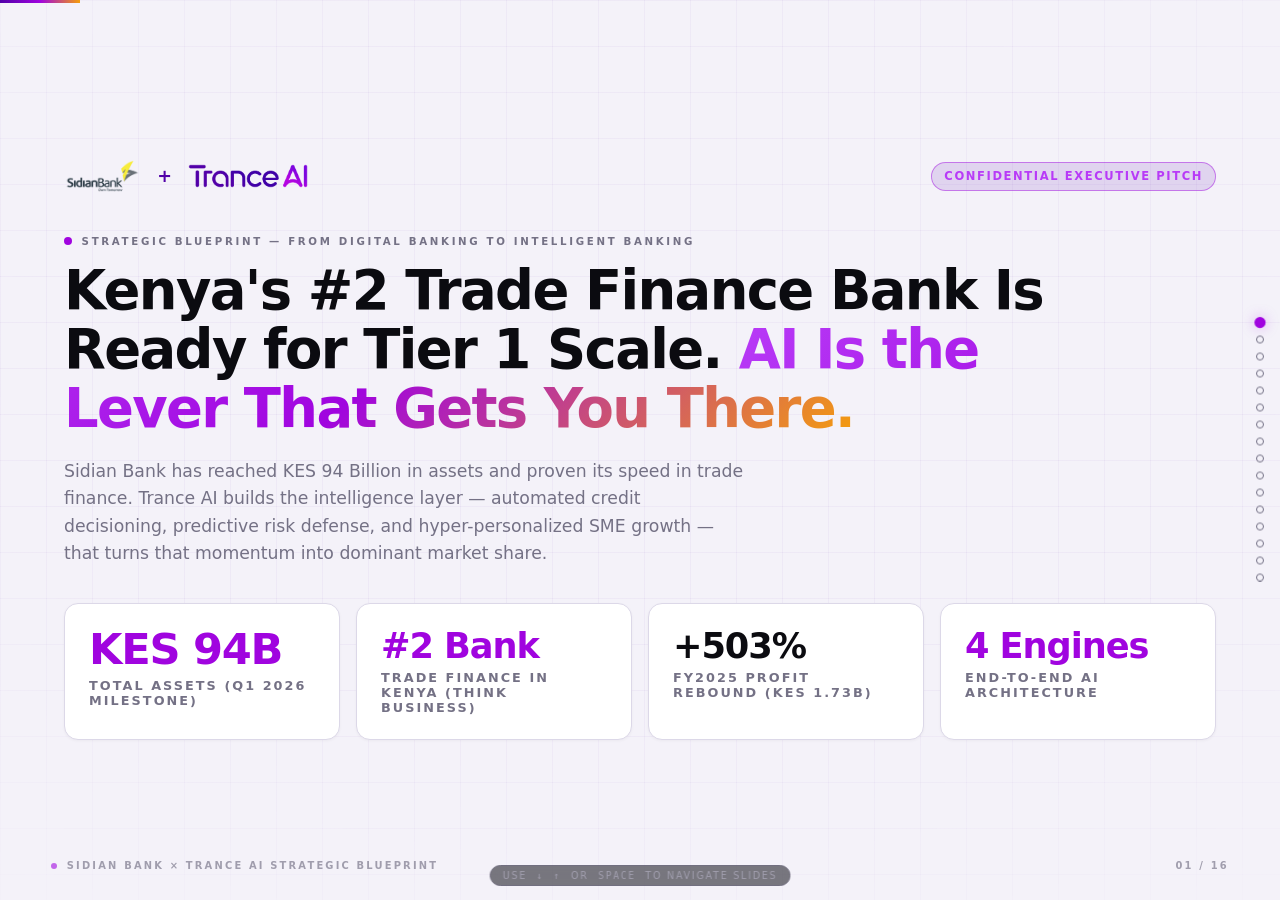
==== commit 607c5380: "Adopt Galaxy pitch flow: rename pillars to engines, add battlefield and growth plan slides Fixes sta" ====
--- a/index.html
+++ b/index.html
@@ -68,7 +68,7 @@
             <div class="stat-label">FY2025 Profit Rebound (KES 1.73B)</div>
           </div>
           <div class="card">
-            <div class="stat-num purple" style="font-size: clamp(1.5rem,3vw,2.2rem);">4 Pillars</div>
+            <div class="stat-num purple" style="font-size: clamp(1.5rem,3vw,2.2rem);">4 Engines</div>
             <div class="stat-label">End-to-End AI Architecture</div>
           </div>
         </div>
@@ -77,7 +77,7 @@
       <div class="chrome-foot">
         <span class="fdot"></span> Sidian Bank × Trance AI Strategic Blueprint
       </div>
-      <div class="chrome-page" id="chrome-page-num">01 / 14</div>
+      <div class="chrome-page" id="chrome-page-num">01 / 16</div>
     </section>
 
     <!-- ============================================================
@@ -127,7 +127,7 @@
       </div>
 
       <div class="chrome-foot"><span class="fdot"></span> Historical Precedent</div>
-      <div class="chrome-page">02 / 14</div>
+      <div class="chrome-page">02 / 16</div>
     </section>
 
     <!-- ============================================================
@@ -193,7 +193,7 @@
       </div>
 
       <div class="chrome-foot"><span class="fdot"></span> Industry Evolution</div>
-      <div class="chrome-page">03 / 14</div>
+      <div class="chrome-page">03 / 16</div>
     </section>
     <!-- ============================================================
          SLIDE 4: THE STRATEGIC BURNING PLATFORM (THE YIELD CLIFF)
@@ -241,7 +241,7 @@
       </div>
 
       <div class="chrome-foot"><span class="fdot"></span> The Burning Platform</div>
-      <div class="chrome-page">04 / 14</div>
+      <div class="chrome-page">04 / 16</div>
     </section>
 
     <!-- ============================================================
@@ -293,7 +293,7 @@
       </div>
 
       <div class="chrome-foot"><span class="fdot"></span> Market Timing</div>
-      <div class="chrome-page">05 / 14</div>
+      <div class="chrome-page">05 / 16</div>
     </section>
 
     <!-- ============================================================
@@ -350,7 +350,7 @@
       </div>
 
       <div class="chrome-foot"><span class="fdot"></span> Unified Architecture</div>
-      <div class="chrome-page">06 / 14</div>
+      <div class="chrome-page">06 / 16</div>
     </section>
 
     <!-- ============================================================
@@ -412,7 +412,7 @@
       </div>
 
       <div class="chrome-foot"><span class="fdot"></span> Competitive Moat</div>
-      <div class="chrome-page">07 / 14</div>
+      <div class="chrome-page">07 / 16</div>
     </section>
     <!-- ============================================================
          SLIDE 8: PILLAR 1 — FRONT-OFFICE INTELLIGENCE
@@ -420,7 +420,7 @@
     <section class="slide warm">
       <div class="inner">
         <div class="eyebrow reveal d1">
-          <span class="dot"></span> Pillar 1 — Front-Office
+          <span class="dot"></span> Engine 1 — Front-Office
         </div>
         <h2 class="title reveal d2" style="margin-top: .6rem;">
           24/7 Hyper-Personalized Engagement & Low-Cost Deposit Growth
@@ -478,7 +478,7 @@
       </div>
 
       <div class="chrome-foot"><span class="fdot"></span> Front-Office Intelligence</div>
-      <div class="chrome-page">08 / 14</div>
+      <div class="chrome-page">08 / 16</div>
     </section>
 
     <!-- ============================================================
@@ -487,7 +487,7 @@
     <section class="slide dark">
       <div class="inner">
         <div class="eyebrow reveal d1">
-          <span class="dot"></span> Pillar 2 — Core Banking
+          <span class="dot"></span> Engine 2 — Core Banking
         </div>
         <h2 class="title reveal d2" style="margin-top: .6rem;">
           Predicting Risk & Accelerating Credit to Crush the NPL Load
@@ -539,7 +539,7 @@
       </div>
 
       <div class="chrome-foot"><span class="fdot"></span> Core Banking Intelligence</div>
-      <div class="chrome-page">09 / 14</div>
+      <div class="chrome-page">09 / 16</div>
     </section>
 
     <!-- ============================================================
@@ -548,7 +548,7 @@
     <section class="slide warm">
       <div class="inner">
         <div class="eyebrow reveal d1">
-          <span class="dot"></span> Pillar 3 — Commercial
+          <span class="dot"></span> Engine 3 — Commercial
         </div>
         <h2 class="title reveal d2" style="margin-top: .6rem;">
           Supercharging Kenya's #2 Trade Finance Bank
@@ -591,7 +591,7 @@
       </div>
 
       <div class="chrome-foot"><span class="fdot"></span> Commercial Intelligence</div>
-      <div class="chrome-page">10 / 14</div>
+      <div class="chrome-page">10 / 16</div>
     </section>
 
     <!-- ============================================================
@@ -600,10 +600,10 @@
     <section class="slide light">
       <div class="inner">
         <div class="eyebrow reveal d1">
-          <span class="dot"></span> Pillar 4 — Enterprise
-        </div>
-        <h2 class="title reveal d2" style="margin-top: .6rem;">
-          Empowering an Augmented Workforce Across All 43 Branches
+          <span class="dot"></span> Engine 4 — Enterprise
+        </div>
+        <h2 class="title reveal d2" style="margin-top: .6rem;">
+          Empowering an Augmented Workforce Across All 47 Branches
         </h2>
 
         <div class="grid4" style="margin-top: 1.8rem;">
@@ -647,7 +647,7 @@
       </div>
 
       <div class="chrome-foot"><span class="fdot"></span> Enterprise Intelligence</div>
-      <div class="chrome-page">11 / 14</div>
+      <div class="chrome-page">11 / 16</div>
     </section>
     <!-- ============================================================
          SLIDE 12: CREATIVE GROWTH ENGINE (THE SIDIAN SME OS)
@@ -715,7 +715,7 @@
       </div>
 
       <div class="chrome-foot"><span class="fdot"></span> The Growth Flywheel</div>
-      <div class="chrome-page">12 / 14</div>
+      <div class="chrome-page">12 / 16</div>
     </section>
 
     <!-- ============================================================
@@ -769,11 +769,139 @@
       </div>
 
       <div class="chrome-foot"><span class="fdot"></span> Financial Triad Impact</div>
-      <div class="chrome-page">13 / 14</div>
-    </section>
-
-    <!-- ============================================================
-         SLIDE 14: ROADMAP & INITIATE PARTNERSHIP
+      <div class="chrome-page">13 / 16</div>
+    </section>
+
+    <!-- ============================================================
+         SLIDE 14: THE BATTLEFIELD
+         ============================================================ -->
+    <section class="slide dark">
+      <div class="inner">
+        <div class="eyebrow reveal d1">
+          <span class="dot"></span> The Battlefield
+        </div>
+        <h2 class="title reveal d2" style="margin-top: .6rem;">
+          Sidian Can't Out-Spend Tier 1. It Can Out-Think Them.
+        </h2>
+        <p class="subtitle reveal d3" style="margin-top: .3rem;">
+          Approximate scale from public disclosures — the moat isn't size, it's intelligence.
+        </p>
+
+        <div class="grid3" style="margin-top: 1.6rem;">
+          <div class="card reveal d4">
+            <span class="badge red">The Threat</span>
+            <h3 style="margin-top: .6rem; font-size: 1.05rem;">Equity Bank (~KES 1.7T+ Assets)</h3>
+            <p style="margin-top: .5rem; font-size: .85rem; color: var(--muted-light); line-height: 1.45;">
+              80,000+ agents and unmatched national reach.
+            </p>
+            <p style="margin-top: .5rem; font-size: .85rem; color: var(--text); line-height: 1.45; font-weight: 700;">
+              The Flaw: Mass-market scale, bureaucratic and impersonal for SME relationship banking.
+            </p>
+          </div>
+
+          <div class="card reveal d5">
+            <span class="badge gold">The Threat</span>
+            <h3 style="margin-top: .6rem; font-size: 1.05rem;">Co-operative Bank (~KES 700B+ Assets)</h3>
+            <p style="margin-top: .5rem; font-size: .85rem; color: var(--muted-light); line-height: 1.45;">
+              A captive SACCO ecosystem feeding deposits.
+            </p>
+            <p style="margin-top: .5rem; font-size: .85rem; color: var(--text); line-height: 1.45; font-weight: 700;">
+              The Flaw: Rigid legacy products, slow to iterate on digital experience.
+            </p>
+          </div>
+
+          <div class="card reveal d6">
+            <span class="badge teal">The Threat</span>
+            <h3 style="margin-top: .6rem; font-size: 1.05rem;">NCBA Bank (~KES 650B+ Assets)</h3>
+            <p style="margin-top: .5rem; font-size: .85rem; color: var(--muted-light); line-height: 1.45;">
+              M-Shwari and Fuliza embedded lending at telco scale.
+            </p>
+            <p style="margin-top: .5rem; font-size: .85rem; color: var(--text); line-height: 1.45; font-weight: 700;">
+              The Flaw: Built for large corporates and micro-loans, not deep SME relationship banking.
+            </p>
+          </div>
+        </div>
+
+        <div class="card reveal d7" style="margin-top: 1.6rem; background: var(--card); border-color: var(--purple);">
+          <p style="font-size: 1rem; color: var(--text); font-weight: 700; text-align: center;">
+            Sidian already out-executes on trade finance (#2 nationally). Trance AI's 4 Engines are what let a bank this size out-think Tier 1 everywhere else — without a decade of branch-building.
+          </p>
+        </div>
+      </div>
+
+      <div class="chrome-foot"><span class="fdot"></span> The Battlefield</div>
+      <div class="chrome-page">14 / 16</div>
+    </section>
+
+    <!-- ============================================================
+         SLIDE 15: THE GROWTH PLAN
+         ============================================================ -->
+    <section class="slide warm">
+      <div class="inner">
+        <div class="eyebrow reveal d1">
+          <span class="dot"></span> The Growth Plan
+        </div>
+        <h2 class="title reveal d2" style="margin-top: .6rem;">
+          What It Takes to Stand Up the 4 Engines
+        </h2>
+
+        <div class="grid2" style="margin-top: 1.6rem;">
+          <div class="card reveal d3" style="background:#FFF;">
+            <span class="badge purple">1 — Investment</span>
+            <p style="margin-top: .6rem; font-size: .88rem; color: var(--ink-text); line-height: 1.55;">
+              Implementation investment and managed-service terms to be scoped jointly with Sidian's transformation office, based on pilot scope (branch cluster + top 100 SME accounts) vs. full 4-Engine rollout.
+            </p>
+          </div>
+
+          <div class="card reveal d4" style="background:#FFF; border-color: var(--purple);">
+            <span class="badge gold">2 — Timeline</span>
+            <p style="margin-top: .6rem; font-size: .88rem; color: var(--ink-text); line-height: 1.55;">
+              Phase 1 pilot live in <strong>60–90 days</strong>. Full rollout across all 47 branches follows the phased roadmap below (0–36 months).
+            </p>
+          </div>
+
+          <div class="card reveal d5" style="background:#FFF;">
+            <span class="badge teal">3 — What You Get</span>
+            <ul style="list-style:none; display:flex; flex-direction:column; gap:.45rem; margin-top:.6rem; font-size:.85rem; color: var(--ink-text);">
+              <li>✓ SME credit decisioning in under 2 hours</li>
+              <li>✓ 90-day-ahead NPL early-warning alerts</li>
+              <li>✓ 24/7 SME AI Concierge on WhatsApp</li>
+              <li>✓ RM Copilot dossiers for every client visit</li>
+            </ul>
+          </div>
+
+          <div class="card reveal d6" style="background:#FFF;">
+            <span class="badge red">4 — Effort From Sidian</span>
+            <ul style="list-style:none; display:flex; flex-direction:column; gap:.45rem; margin-top:.6rem; font-size:.85rem; color: var(--ink-text);">
+              <li>— Read access to core banking & SidianVIBE data</li>
+              <li>— One executive sponsor + IT liaison</li>
+              <li>— A pilot branch cluster to launch with</li>
+            </ul>
+          </div>
+        </div>
+
+        <div class="card reveal d7" style="margin-top: 1.4rem; background: var(--purple-bg); border-color: rgba(160,4,223,0.3);">
+          <div class="row" style="justify-content: space-between;">
+            <div>
+              <span class="pillar-tag" style="color:var(--purple-deep);">5 — Why Trance AI</span>
+              <p style="font-size: .95rem; font-weight: 700; margin-top: .3rem; color: var(--purple-deep);">
+                AI delivery experience across enterprises like Jumia and Microsoft, purpose-built here for Kenyan banking risk, compliance, and SME data realities.
+              </p>
+            </div>
+          </div>
+        </div>
+
+        <p class="reveal d8" style="margin-top: 1rem; font-size: .72rem; color: var(--muted); font-style: italic;">
+          Commercial terms above are illustrative and directional — final figures to be confirmed with Sidian leadership before signing.
+        </p>
+      </div>
+
+      <div class="chrome-foot"><span class="fdot"></span> The Growth Plan</div>
+      <div class="chrome-page">15 / 16</div>
+    </section>
+
+    <!-- ============================================================
+         SLIDE 16: ROADMAP & INITIATE PARTNERSHIP
          ============================================================ -->
     <section class="slide warm">
       <div class="inner">
@@ -813,7 +941,7 @@
         <div class="card reveal d6" style="margin-top: 1.6rem; background: #FFF; border-color: var(--purple); padding: 1.6rem;">
           <div class="row" style="justify-content: space-between;">
             <div style="max-width: 75ch;">
-              <h3 style="font-size: 1.15rem; color: var(--purple-deep);">Sidian Bank + Trance AI Strategic Partnership</h3>
+              <h3 style="font-size: 1.15rem; color: var(--purple-deep);">Ready to Become Kenya's First Intelligent Bank?</h3>
               <p style="margin-top: .4rem; font-size: .92rem; color: var(--ink-text); line-height: 1.55;">
                 Trance AI brings specialized banking architecture, Kenyan market risk calibration, and proprietary multi-agent workflows to cement Sidian's leadership as Kenya's most intelligent SME bank.
               </p>
@@ -826,7 +954,7 @@
       </div>
 
       <div class="chrome-foot"><span class="fdot"></span> Sidian Bank × Trance AI</div>
-      <div class="chrome-page">14 / 14</div>
+      <div class="chrome-page">16 / 16</div>
     </section>
 
   </main>
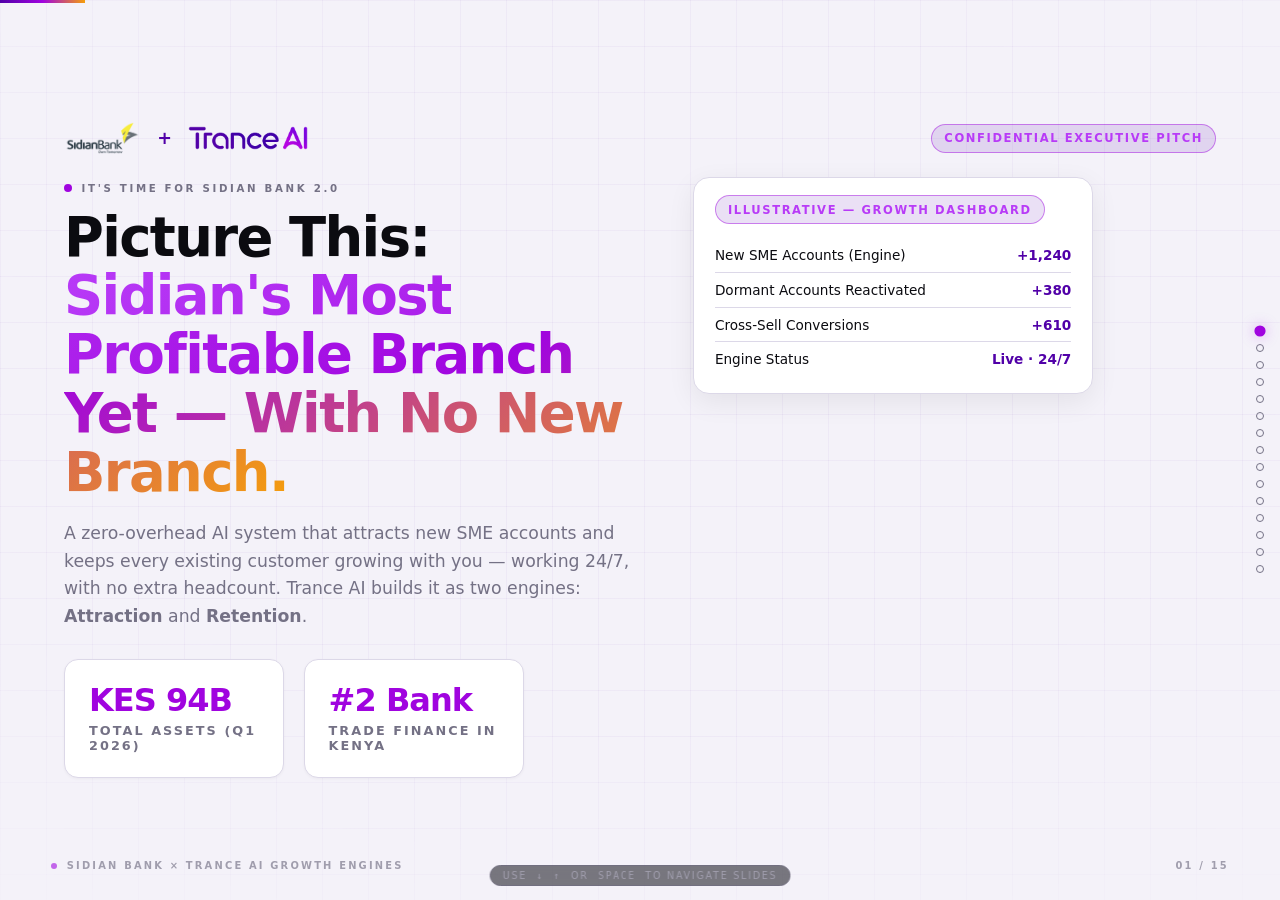
==== commit 2eba9d35: "Rebuild pitch to mirror Galaxy deck's exact structure, Attraction/Retention only Replaces the generi" ====
--- a/index.html
+++ b/index.html
@@ -1,9 +1,9 @@
-﻿<!DOCTYPE html>
+<!DOCTYPE html>
 <html lang="en">
 <head>
   <meta charset="UTF-8" />
   <meta name="viewport" content="width=device-width, initial-scale=1.0" />
-  <title>Sidian Bank + Trance AI — Kenya's Most Intelligent SME Bank</title>
+  <title>Sidian Bank + Trance AI — The Attraction & Retention Growth Engines</title>
 
   <!-- Fontshare Satoshi Font -->
   <link rel="preconnect" href="https://api.fontshare.com" crossorigin />
@@ -42,740 +42,207 @@
           <span class="badge purple">Confidential Executive Pitch</span>
         </div>
 
-        <div class="eyebrow reveal d2" style="margin-top: 1.5rem;">
-          <span class="dot"></span> Strategic Blueprint — From Digital Banking to Intelligent Banking
-        </div>
-
-        <h1 class="display reveal d3" style="margin-top: .8rem; max-width: 27ch;">
-          Kenya's #2 Trade Finance Bank Is Ready for Tier 1 Scale. <span class="purple-gradient">AI Is the Lever That Gets You There.</span>
-        </h1>
-
-        <p class="lede reveal d4" style="margin-top: 1.2rem;">
-          Sidian Bank has reached KES 94 Billion in assets and proven its speed in trade finance. Trance AI builds the intelligence layer — automated credit decisioning, predictive risk defense, and hyper-personalized SME growth — that turns that momentum into dominant market share.
-        </p>
-
-        <div class="grid4 reveal d5" style="margin-top: 2.2rem;">
-          <div class="card">
-            <div class="stat-num purple counter" data-target="94" data-prefix="KES " data-suffix="B">KES 94B</div>
-            <div class="stat-label">Total Assets (Q1 2026 Milestone)</div>
-          </div>
-          <div class="card">
-            <div class="stat-num purple" style="font-size: clamp(1.5rem,3vw,2.2rem);">#2 Bank</div>
-            <div class="stat-label">Trade Finance in Kenya (Think Business)</div>
-          </div>
-          <div class="card">
-            <div class="stat-num gold" style="font-size: clamp(1.5rem,3vw,2.2rem);">+503%</div>
-            <div class="stat-label">FY2025 Profit Rebound (KES 1.73B)</div>
-          </div>
-          <div class="card">
-            <div class="stat-num purple" style="font-size: clamp(1.5rem,3vw,2.2rem);">4 Engines</div>
-            <div class="stat-label">End-to-End AI Architecture</div>
-          </div>
-        </div>
-      </div>
-
-      <div class="chrome-foot">
-        <span class="fdot"></span> Sidian Bank × Trance AI Strategic Blueprint
-      </div>
-      <div class="chrome-page" id="chrome-page-num">01 / 16</div>
-    </section>
-
-    <!-- ============================================================
-         SLIDE 2: HISTORICAL PRECEDENT
+        <div class="split" style="margin-top: 1.4rem; align-items: start;">
+          <div>
+            <div class="eyebrow reveal d2">
+              <span class="dot"></span> It's Time for Sidian Bank 2.0
+            </div>
+
+            <h1 class="display reveal d3" style="margin-top: .8rem; max-width: 22ch;">
+              Picture This: <span class="purple-gradient">Sidian's Most Profitable Branch Yet — With No New Branch.</span>
+            </h1>
+
+            <p class="lede reveal d4" style="margin-top: 1.1rem;">
+              A zero-overhead AI system that attracts new SME accounts and keeps every existing customer growing with you — working 24/7, with no extra headcount. Trance AI builds it as two engines: <strong>Attraction</strong> and <strong>Retention</strong>.
+            </p>
+
+            <div class="grid2" style="margin-top: 1.8rem; max-width: 460px;">
+              <div class="card">
+                <div class="stat-num purple" style="font-size: clamp(1.4rem,2.6vw,2rem);">KES 94B</div>
+                <div class="stat-label">Total Assets (Q1 2026)</div>
+              </div>
+              <div class="card">
+                <div class="stat-num purple" style="font-size: clamp(1.4rem,2.6vw,2rem);">#2 Bank</div>
+                <div class="stat-label">Trade Finance in Kenya</div>
+              </div>
+            </div>
+          </div>
+
+          <div class="mock-panel reveal d5">
+            <span class="badge purple" style="margin-bottom:.9rem;">Illustrative — Growth Dashboard</span>
+            <div class="mock-row"><span>New SME Accounts (Engine)</span><span class="v">+1,240</span></div>
+            <div class="mock-row"><span>Dormant Accounts Reactivated</span><span class="v">+380</span></div>
+            <div class="mock-row"><span>Cross-Sell Conversions</span><span class="v">+610</span></div>
+            <div class="mock-row"><span>Engine Status</span><span class="v">Live · 24/7</span></div>
+          </div>
+        </div>
+      </div>
+
+      <div class="chrome-foot"><span class="fdot"></span> Sidian Bank × Trance AI Growth Engines</div>
+      <div class="chrome-page" id="chrome-page-num">01 / 15</div>
+    </section>
+
+    <!-- ============================================================
+         SLIDE 2: LEVEL 01 — THE STATUS QUO
          ============================================================ -->
     <section class="slide dark">
       <div class="inner">
         <div class="eyebrow reveal d1">
-          <span class="dot"></span> Banking Evolution
-        </div>
-        <h2 class="title reveal d2" style="margin-top: .6rem;">
-          Banking History Favors Platforms of Intelligence, Not Giants of Concrete
+          <span class="dot"></span> Level 01 — The Status Quo
+        </div>
+        <h2 class="title reveal d2" style="margin-top: .6rem; max-width: 20ch;">
+          You've Built Kenya's #2 Trade Finance Franchise. New Accounts Still Come the Hard Way.
+        </h2>
+
+        <p class="subtitle reveal d3" style="margin-top: .8rem; max-width: 62ch;">
+          Every mid-tier bank is scrambling for the same SME customers — through more branches, more agents, more RM headcount. Sidian can't out-spend Equity or KCB on physical scale.
+        </p>
+
+        <div class="impact reveal d4" style="margin-top: 1.8rem;">
+          <span class="k">What If Instead</span>
+          <span class="v">Sidian's next branch wasn't a branch at all — an AI system that attracts and retains SME customers automatically, 24/7, with zero extra overhead.</span>
+        </div>
+
+        <p class="reveal d5" style="margin-top: 1.6rem; font-size: .95rem; color: var(--muted-light); max-width: 60ch;">
+          Sounds unreal? That's the power of two AI Growth Engines. Trance AI builds them so Sidian competes on intelligence, not concrete.
+        </p>
+      </div>
+
+      <div class="chrome-foot"><span class="fdot"></span> The Status Quo</div>
+      <div class="chrome-page">02 / 15</div>
+    </section>
+
+    <!-- ============================================================
+         SLIDE 3: THE PLAYBOOK
+         ============================================================ -->
+    <section class="slide light">
+      <div class="inner">
+        <div class="eyebrow reveal d1">
+          <span class="dot"></span> The Playbook
+        </div>
+        <h2 class="title reveal d2" style="margin-top: .6rem;">
+          Legacy Bank Growth vs. AI-Powered Bank Growth
         </h2>
 
         <div class="grid2" style="margin-top: 1.8rem;">
           <div class="card reveal d3">
             <div class="row" style="justify-content: space-between; margin-bottom: .8rem;">
-              <span class="badge red">Incumbent Playbook — Physical Scale</span>
-              <span style="font-weight:900; color:var(--muted-light);">The 2010s</span>
+              <span class="badge red">Legacy Bank Growth</span>
             </div>
-            <ul style="list-style: none; display: flex; flex-direction: column; gap: .6rem; font-size: .95rem; color: var(--muted-light);">
-              <li style="display:flex; gap:.6rem;"><span style="color:var(--neg);">✕</span> Compete by opening 200+ physical brick-and-mortar branches.</li>
-              <li style="display:flex; gap:.6rem;"><span style="color:var(--neg);">✕</span> Deploy massive human armies of field agents and credit officers.</li>
-              <li style="display:flex; gap:.6rem;"><span style="color:var(--neg);">✕</span> Slow credit committees taking 7 to 14 days to approve SME facilities.</li>
-              <li style="display:flex; gap:.6rem;"><span style="color:var(--neg);">✕</span> High fixed overhead, heavy cost-to-income ratios, and bureaucratic inertia.</li>
+            <ul style="list-style: none; display: flex; flex-direction: column; gap: .6rem; font-size: .92rem; color: var(--muted);">
+              <li style="display:flex; gap:.6rem;"><span style="color:var(--neg);">✕</span> High branch & agent overhead per new account</li>
+              <li style="display:flex; gap:.6rem;"><span style="color:var(--neg);">✕</span> One-size-fits-all mass marketing</li>
+              <li style="display:flex; gap:.6rem;"><span style="color:var(--neg);">✕</span> Manual RM outreach, limited hours</li>
+              <li style="display:flex; gap:.6rem;"><span style="color:var(--neg);">✕</span> Slow onboarding, generic follow-up</li>
+              <li style="display:flex; gap:.6rem;"><span style="color:var(--neg);">✕</span> Dormant accounts quietly leak revenue</li>
             </ul>
           </div>
 
+          <div class="card reveal d4" style="border-color: var(--purple); background: #FFF;">
+            <div class="row" style="justify-content: space-between; margin-bottom: .8rem;">
+              <span class="badge purple">AI-Powered Bank Growth</span>
+            </div>
+            <ul style="list-style: none; display: flex; flex-direction: column; gap: .6rem; font-size: .92rem; color: var(--ink-text);">
+              <li style="display:flex; gap:.6rem;"><span style="color:var(--purple);">✓</span> Fully autonomous, works 24/7</li>
+              <li style="display:flex; gap:.6rem;"><span style="color:var(--purple);">✓</span> Hyper-personalized SME journeys</li>
+              <li style="display:flex; gap:.6rem;"><span style="color:var(--purple);">✓</span> Specialised AI agents on WhatsApp & web</li>
+              <li style="display:flex; gap:.6rem;"><span style="color:var(--purple);">✓</span> Real-time onboarding & pre-qualification</li>
+              <li style="display:flex; gap:.6rem;"><span style="color:var(--purple);">✓</span> Predictive win-back before churn happens</li>
+            </ul>
+          </div>
+        </div>
+      </div>
+
+      <div class="chrome-foot"><span class="fdot"></span> The Playbook</div>
+      <div class="chrome-page">03 / 15</div>
+    </section>
+
+    <!-- ============================================================
+         SLIDE 4: THE MISSED OPPORTUNITY
+         ============================================================ -->
+    <section class="slide warm">
+      <div class="inner">
+        <div class="eyebrow reveal d1">
+          <span class="dot"></span> The Missed Opportunity
+        </div>
+        <h2 class="title reveal d2" style="margin-top: .6rem; max-width: 22ch;">
+          Every Year, Kenyan Banks Leave Billions on the Table by Growing Branch-by-Branch
+        </h2>
+
+        <div class="grid3" style="margin-top: 1.8rem;">
+          <div class="card reveal d3" style="background:#FFF;">
+            <div class="stat-num purple" style="font-size: clamp(1.5rem,3vw,2.1rem);">7.4M</div>
+            <div class="stat-label">MSMEs in Kenya</div>
+          </div>
+          <div class="card reveal d4" style="background:#FFF;">
+            <div class="stat-num gold" style="font-size: clamp(1.5rem,3vw,2.1rem);">~20–23%</div>
+            <div class="stat-label">Have Access to Formal Bank Credit</div>
+          </div>
+          <div class="card reveal d5" style="background:#FFF; border-color: var(--purple);">
+            <div class="stat-num purple" style="font-size: clamp(1.5rem,3vw,2.1rem);">KES 2.2T–3.3T</div>
+            <div class="stat-label">Unmet SME Financing Gap (World Bank/IFC, KBA)</div>
+          </div>
+        </div>
+
+        <p class="reveal d6" style="margin-top: 1.6rem; font-size: .95rem; color: var(--ink-text); max-width: 66ch; font-weight: 500;">
+          With an AI Growth System, Sidian doesn't need to out-brand or out-spend anyone to reach this underserved base. The Attraction Engine finds and pre-qualifies them; the Retention Engine keeps them growing with Sidian instead of drifting to a competitor.
+        </p>
+      </div>
+
+      <div class="chrome-foot"><span class="fdot"></span> The Missed Opportunity</div>
+      <div class="chrome-page">04 / 15</div>
+    </section>
+
+    <!-- ============================================================
+         SLIDE 5: THE TRANSFORMATION — TWO ENGINES
+         ============================================================ -->
+    <section class="slide dark">
+      <div class="inner">
+        <div class="eyebrow reveal d1">
+          <span class="dot"></span> The Transformation
+        </div>
+        <h2 class="title reveal d2" style="margin-top: .6rem;">
+          Two Engines, Working Together, 24/7
+        </h2>
+        <p class="subtitle reveal d3" style="margin-top: .5rem; max-width: 62ch;">
+          AI Agents — think bot employees trained for one high-value task — run continuously across WhatsApp, SidianVIBE, email, and social.
+        </p>
+
+        <div class="grid2" style="margin-top: 1.8rem;">
           <div class="card reveal d4" style="border-color: var(--purple); background: var(--surface);">
-            <div class="row" style="justify-content: space-between; margin-bottom: .8rem;">
-              <span class="badge purple">Sidian Playbook — Predictive Intelligence</span>
-              <span style="font-weight:900; color:var(--purple-light);">The 2030s</span>
-            </div>
-            <ul style="list-style: none; display: flex; flex-direction: column; gap: .6rem; font-size: .95rem; color: var(--text);">
-              <li style="display:flex; gap:.6rem;"><span style="color:var(--purple);">✓</span> Refuse to out-branch the giants — out-think and out-speed them.</li>
-              <li style="display:flex; gap:.6rem;"><span style="color:var(--purple);">✓</span> Algorithmic underwriting evaluates cash flow & alternative data in minutes.</li>
-              <li style="display:flex; gap:.6rem;"><span style="color:var(--purple);">✓</span> Turn every customer's phone into an AI Financial Advisor in WhatsApp.</li>
-              <li style="display:flex; gap:.6rem;"><span style="color:var(--purple);">✓</span> Result: Agile challenger margins with Tier 1 market influence.</li>
+            <span class="badge purple">Engine 1</span>
+            <h3 style="margin-top: .6rem; font-size: 1.2rem; color: #FFF;">The Attraction Engine</h3>
+            <ul style="list-style:none; display:flex; flex-direction:column; gap:.5rem; margin-top:.8rem; font-size:.85rem; color: var(--muted-light);">
+              <li>01 — SME-Targeted Social Content</li>
+              <li>02 — Ad Campaign Automation</li>
+              <li>03 — Lead Capture & Pre-Qualification Funnels</li>
+              <li>04 — AI Chatbot Engagement (WhatsApp/Web)</li>
+              <li>05 — Email & WhatsApp Lead Nurturing</li>
             </ul>
           </div>
-        </div>
-
-        <div class="impact reveal d5" style="margin-top: 1.6rem; border-left-color: var(--purple-light);">
-          <span class="k">Strategic Principle</span>
-          <span class="v">Intelligence and speed are the ultimate equalizers against massive capital and branch networks.</span>
-        </div>
-      </div>
-
-      <div class="chrome-foot"><span class="fdot"></span> Historical Precedent</div>
-      <div class="chrome-page">02 / 16</div>
-    </section>
-
-    <!-- ============================================================
-         SLIDE 3: PLATFORM EVOLUTION IN KENYAN BANKING
+
+          <div class="card reveal d5" style="border-color: var(--gold); background: var(--surface);">
+            <span class="badge gold">Engine 2</span>
+            <h3 style="margin-top: .6rem; font-size: 1.2rem; color: #FFF;">The Retention Engine</h3>
+            <ul style="list-style:none; display:flex; flex-direction:column; gap:.5rem; margin-top:.8rem; font-size:.85rem; color: var(--muted-light);">
+              <li>01 — Onboarding & Activation Flows</li>
+              <li>02 — Dormant Account Win-Back</li>
+              <li>03 — Cross-Sell & Upsell Triggers</li>
+              <li>04 — Relationship & Loyalty Programs</li>
+              <li>05 — AI Customer Service Bots</li>
+            </ul>
+          </div>
+        </div>
+      </div>
+
+      <div class="chrome-foot"><span class="fdot"></span> The Transformation</div>
+      <div class="chrome-page">05 / 15</div>
+    </section>
+
+    <!-- ============================================================
+         SLIDE 6: THE BATTLEFIELD
          ============================================================ -->
     <section class="slide light">
-      <div class="inner">
-        <div class="eyebrow reveal d1">
-          <span class="dot"></span> Platform Evolution
-        </div>
-        <h2 class="title reveal d2" style="margin-top: .6rem;">
-          Every Decade in Kenyan Banking Has a Defining Shift
-        </h2>
-
-        <div class="grid4" style="margin-top: 2rem;">
-          <div class="card reveal d3">
-            <span class="pillar-tag" style="color: var(--muted);">Era 1 — 2000s</span>
-            <h3 style="margin-top: .4rem; font-size: 1.1rem;">Branch Dominance</h3>
-            <p style="margin-top: .5rem; font-size: .85rem; color: var(--muted); line-height: 1.45;">
-              Led by <strong>Barclays & KCB</strong>. Captive brick-and-mortar networks served corporate elites.
-            </p>
-          </div>
-
-          <div class="card reveal d4">
-            <span class="pillar-tag" style="color: var(--muted);">Era 2 — 2010s</span>
-            <h3 style="margin-top: .4rem; font-size: 1.1rem;">Agency & Mass Retail</h3>
-            <p style="margin-top: .5rem; font-size: .85rem; color: var(--muted); line-height: 1.45;">
-              Led by <strong>Equity Bank</strong>. 80,000+ physical agents democratized banking for the unbanked.
-            </p>
-          </div>
-
-          <div class="card reveal d5">
-            <span class="pillar-tag" style="color: var(--gold);">Era 3 — 2015-2022</span>
-            <h3 style="margin-top: .4rem; font-size: 1.1rem;">Telco Micro-Credit</h3>
-            <p style="margin-top: .5rem; font-size: .85rem; color: var(--muted); line-height: 1.45;">
-              Led by <strong>NCBA (M-Shwari, Fuliza)</strong>. Embedded digital balance sheets into Safaricom rails.
-            </p>
-          </div>
-
-          <div class="card reveal d6" style="border-color: var(--purple); background: var(--paper-warm);">
-            <span class="pillar-tag" style="color: var(--purple-deep);">Era 4 — 2026 & Beyond</span>
-            <h3 style="margin-top: .4rem; font-size: 1.1rem; color: var(--purple-deep);">Intelligent Banking</h3>
-            <p style="margin-top: .5rem; font-size: .85rem; color: var(--ink-text); font-weight: 700; line-height: 1.45;">
-              Led by <strong>Sidian Bank + Trance AI</strong>. Autonomous SME credit, predictive risk shields, and hyper-personalized advisory.
-            </p>
-          </div>
-        </div>
-
-        <div class="split" style="margin-top: 1.8rem;">
-          <div class="card reveal d7" style="background:#FFF;">
-            <span class="badge gold">The Tier 1 Blindspot</span>
-            <p style="margin-top: .6rem; font-size: .92rem; color: var(--ink-text); line-height: 1.5;">
-              Tier 1 giants are too slow, bureaucratic, and standardized to deliver bespoke, high-speed support to Kenya's 7.4M MSMEs.
-            </p>
-          </div>
-          <div class="card reveal d8" style="background:#FFF; border-color: var(--purple);">
-            <span class="badge purple">Sidian's Market Share Opportunity</span>
-            <p style="margin-top: .6rem; font-size: .92rem; color: var(--purple-deep); font-weight: 700; line-height: 1.5;">
-              By combining its recognized trade finance agility with an AI intelligence layer, Sidian can capture the most profitable MSME slice in Kenya.
-            </p>
-          </div>
-        </div>
-      </div>
-
-      <div class="chrome-foot"><span class="fdot"></span> Industry Evolution</div>
-      <div class="chrome-page">03 / 16</div>
-    </section>
-    <!-- ============================================================
-         SLIDE 4: THE STRATEGIC BURNING PLATFORM (THE YIELD CLIFF)
-         ============================================================ -->
-    <section class="slide warm">
-      <div class="inner">
-        <div class="eyebrow reveal d1">
-          <span class="dot"></span> The Burning Platform
-        </div>
-        <h2 class="title reveal d2" style="margin-top: .6rem;">
-          The Sovereign Yield Cliff: Why Sidian Must Transform Core Lending Now
-        </h2>
-        <p class="subtitle reveal d3" style="margin-top: .4rem;">
-          Treasury arbitrage generated historic profits in 2025. Sustained market share requires a private credit engine.
-        </p>
-
-        <div class="split" style="margin-top: 1.8rem;">
-          <div class="card reveal d4" style="border-left: 4px solid var(--neg);">
-            <span class="badge red">The 2025 Reality (Vulnerable)</span>
-            <h3 style="margin-top: .8rem; font-size: 1.25rem;">KES 49.1B Parked in Government Securities</h3>
-            <p style="margin-top: .6rem; color: var(--muted); font-size: .95rem; line-height: 1.55;">
-              Over <strong>54% of Sidian's assets</strong> sit in sovereign paper. As interest rates ease and T-bill yields soften, profits will compress unless funds are re-allocated into high-yielding private sector credit.
-            </p>
-          </div>
-
-          <div class="card reveal d5" style="border-left: 4px solid var(--purple); background: #FFF;">
-            <span class="badge purple">The 2026-2028 Mandate (Resilient)</span>
-            <h3 style="margin-top: .8rem; font-size: 1.25rem; color: var(--purple-deep);">Deploying KES 20B+ Safely into High-Yield SMEs</h3>
-            <p style="margin-top: .6rem; color: var(--ink-text); font-size: .95rem; line-height: 1.55; font-weight: 500;">
-              SME loans earn 16%–19% Net Interest Margins. But lending safely with an existing <strong>KES 8.23B NPL load</strong> requires predictive underwriting and real-time early warning algorithms.
-            </p>
-          </div>
-        </div>
-
-        <div class="card reveal d6" style="margin-top: 1.4rem; background: var(--purple-bg); border-color: rgba(160,4,223,0.3);">
-          <div class="row" style="justify-content: space-between;">
-            <div>
-              <span class="pillar-tag">Strategic Imperative</span>
-              <p style="font-weight: 700; font-size: 1.05rem; margin-top: .3rem; color: var(--purple-deep);">
-                Treasury investments protect capital; AI-powered private SME lending builds an unassailable market share moat.
-              </p>
-            </div>
-          </div>
-        </div>
-      </div>
-
-      <div class="chrome-foot"><span class="fdot"></span> The Burning Platform</div>
-      <div class="chrome-page">04 / 16</div>
-    </section>
-
-    <!-- ============================================================
-         SLIDE 5: WHY NOW (THREE SIGNALS)
-         ============================================================ -->
-    <section class="slide dark">
-      <div class="inner">
-        <div class="eyebrow reveal d1">
-          <span class="dot"></span> Market Timing
-        </div>
-        <h2 class="title reveal d2" style="margin-top: .6rem;">
-          Three Signals Prove Sidian's AI Window Is Open Today
-        </h2>
-        <p class="subtitle reveal d3" style="margin-top: .3rem;">
-          The market dynamics of 2026 make waiting a direct threat to mid-tier independence.
-        </p>
-
-        <div class="grid3" style="margin-top: 1.8rem;">
-          <div class="card reveal d4">
-            <span class="badge red">Signal 1: The NPL Crisis</span>
-            <h3 style="margin-top: .6rem; font-size: 1.1rem;">Asset Quality Defense</h3>
-            <p style="margin-top: .5rem; font-size: .85rem; color: var(--muted-light); line-height: 1.45;">
-              Industry NPLs reached 15.6%. Sidian's gross NPLs stand at <strong>KES 8.23B</strong> with <strong>37.7% coverage</strong>. Static credit scoring is obsolete; algorithmic 90-day early warning is essential.
-            </p>
-          </div>
-
-          <div class="card reveal d5">
-            <span class="badge gold">Signal 2: Trade Commoditization</span>
-            <h3 style="margin-top: .6rem; font-size: 1.1rem;">Defending the #2 Trade Rank</h3>
-            <p style="margin-top: .5rem; font-size: .85rem; color: var(--muted-light); line-height: 1.45;">
-              Rivals are copying Sidian's online bid bonds. To maintain its award-winning edge, Sidian must move to automated supplier risk, e-procurement scraping, and real-time LPO discounting.
-            </p>
-          </div>
-
-          <div class="card reveal d6">
-            <span class="badge teal">Signal 3: The Low-Cost Float Race</span>
-            <h3 style="margin-top: .6rem; font-size: 1.1rem;">Winning the CASA Battle</h3>
-            <p style="margin-top: .5rem; font-size: .85rem; color: var(--muted-light); line-height: 1.45;">
-              Sidian's deposits grew to KES 74.2B, but wholesale term deposits are expensive. AI business management tools attract sticky, zero-cost operational merchant float.
-            </p>
-          </div>
-        </div>
-
-        <div class="card reveal d7" style="margin-top: 1.6rem; background: var(--card); border-color: var(--purple);">
-          <p style="font-size: 1rem; color: var(--text); font-weight: 700; text-align: center;">
-            The bank that controls the SME's daily intelligence layer controls their primary operating balance.
-          </p>
-        </div>
-      </div>
-
-      <div class="chrome-foot"><span class="fdot"></span> Market Timing</div>
-      <div class="chrome-page">05 / 16</div>
-    </section>
-
-    <!-- ============================================================
-         SLIDE 6: THE ARCHITECTURE
-         ============================================================ -->
-    <section class="slide dark">
-      <div class="inner">
-        <div class="eyebrow reveal d1">
-          <span class="dot"></span> The Architecture
-        </div>
-        <h2 class="title reveal d2" style="margin-top: .6rem;">
-          The Sidian AI Intelligence Layer: Connecting Raw Data to Banking Decisions
-        </h2>
-
-        <div class="split" style="margin-top: 1.8rem;">
-          <div class="col reveal d3" style="gap: .8rem;">
-            <div class="card" style="border-left: 4px solid var(--purple);">
-              <span class="pillar-tag">Foundation Layer</span>
-              <h3 style="font-size: 1.1rem; margin-top: .3rem;">Sidian Intelligence Hub</h3>
-              <p style="font-size: .85rem; color: var(--muted-light); margin-top: .2rem;">
-                Unifies siloed core banking, SidianVIBE logs, Lipa na M-Pesa data, and trade records into one real-time feature store.
-              </p>
-            </div>
-
-            <div class="card" style="border-left: 4px solid var(--gold);">
-              <span class="pillar-tag" style="color:var(--gold);">Intelligence Engines</span>
-              <h3 style="font-size: 1.1rem; margin-top: .3rem; color:var(--gold);">Specialized Multi-Agent AI</h3>
-              <p style="font-size: .85rem; color: var(--muted-light); margin-top: .2rem;">
-                Five domain-trained neural models: Customer AI, Risk AI, SME AI, Fraud Shield AI, and Operations AI.
-              </p>
-            </div>
-
-            <div class="card" style="border-left: 4px solid var(--teal);">
-              <span class="pillar-tag" style="color:var(--teal);">Executive & Action Layer</span>
-              <h3 style="font-size: 1.1rem; margin-top: .3rem;">Actionable Outcomes</h3>
-              <p style="font-size: .85rem; color: var(--muted-light); margin-top: .2rem;">
-                Instant credit approvals, 90-day early warning alerts, automated trade docs, and RM pre-meeting briefs.
-              </p>
-            </div>
-          </div>
-
-          <div class="card reveal d4" style="background: var(--surface); border-color: var(--purple);">
-            <h3 style="font-size: 1.3rem; color: var(--purple-light); margin-bottom: 1rem;">The 5 Unification Pillars</h3>
-
-            <div style="display: flex; flex-direction: column; gap: .8rem;">
-              <div class="row" style="gap: .8rem;"><span class="badge purple">✓</span> <span><strong>One Hub:</strong> Unifying legacy databases into real-time decision flows.</span></div>
-              <div class="row" style="gap: .8rem;"><span class="badge purple">✓</span> <span><strong>Algorithmic Shield:</strong> Continuous monitoring preventing defaults before 30 DPD.</span></div>
-              <div class="row" style="gap: .8rem;"><span class="badge purple">✓</span> <span><strong>Virtual SME CFO:</strong> Embedded inside WhatsApp for 50k+ Kenyan traders.</span></div>
-              <div class="row" style="gap: .8rem;"><span class="badge purple">✓</span> <span><strong>Smart Trade Engine:</strong> Instant OCR & risk rating for contractor tenders.</span></div>
-              <div class="row" style="gap: .8rem;"><span class="badge purple">✓</span> <span><strong>Augmented RMs:</strong> Equipping Sidian's officers with AI copilots.</span></div>
-            </div>
-          </div>
-        </div>
-      </div>
-
-      <div class="chrome-foot"><span class="fdot"></span> Unified Architecture</div>
-      <div class="chrome-page">06 / 16</div>
-    </section>
-
-    <!-- ============================================================
-         SLIDE 7: WHY SIDIAN WINS VS TIER 1 GIANTS
-         ============================================================ -->
-    <section class="slide light">
-      <div class="inner">
-        <div class="eyebrow reveal d1">
-          <span class="dot"></span> Competitive Moat
-        </div>
-        <h2 class="title reveal d2" style="margin-top: .6rem;">
-          Why Sidian Wins with AI, Not the Slow Tier 1 Giants
-        </h2>
-
-        <div class="card reveal d3" style="margin-top: 1.4rem; overflow-x: auto;">
-          <table style="width: 100%; border-collapse: collapse; text-align: left; font-size: .88rem;">
-            <thead>
-              <tr style="border-bottom: 2px solid var(--card-border);">
-                <th style="padding: .7rem .9rem; color: var(--muted); font-weight: 700;">Strategic Dimension</th>
-                <th style="padding: .7rem .9rem; color: var(--muted); text-align: center;">Tier 1 Incumbents<br/><span style="font-weight:400; font-size:.76rem;">(Equity, KCB, Co-op)</span></th>
-                <th style="padding: .7rem .9rem; color: var(--purple-deep); text-align: center; background: var(--purple-bg);">Sidian Bank + Trance AI<br/><span style="font-weight:700; font-size:.76rem;">(Intelligent Challenger)</span></th>
-              </tr>
-            </thead>
-            <tbody>
-              <tr style="border-bottom: 1px solid var(--hairline);">
-                <td style="padding: .7rem .9rem; font-weight: 700;">SME Underwriting Speed</td>
-                <td style="padding: .7rem .9rem; text-align: center; color: var(--neg);">✕ 7 to 14 Business Days</td>
-                <td style="padding: .7rem .9rem; text-align: center; color: var(--purple-deep); font-weight: 900; background: var(--purple-bg);">✓ Under 2 Hours (Instant Pre-Approval)</td>
-              </tr>
-              <tr style="border-bottom: 1px solid var(--hairline);">
-                <td style="padding: .7rem .9rem; font-weight: 700;">Trade Finance Agility</td>
-                <td style="padding: .7rem .9rem; text-align: center; color: var(--gold);">⚠️ Bureaucratic Verification</td>
-                <td style="padding: .7rem .9rem; text-align: center; color: var(--purple-deep); font-weight: 900; background: var(--purple-bg);">✓ #2 Ranked Trade Engine + AI Automation</td>
-              </tr>
-              <tr style="border-bottom: 1px solid var(--hairline);">
-                <td style="padding: .7rem .9rem; font-weight: 700;">Customer Relationship Model</td>
-                <td style="padding: .7rem .9rem; text-align: center; color: var(--neg);">✕ Impersonal Call Centers</td>
-                <td style="padding: .7rem .9rem; text-align: center; color: var(--purple-deep); font-weight: 900; background: var(--purple-bg);">✓ Hyper-Personalized AI Concierge</td>
-              </tr>
-              <tr style="border-bottom: 1px solid var(--hairline);">
-                <td style="padding: .7rem .9rem; font-weight: 700;">Legacy IT & Decision Friction</td>
-                <td style="padding: .7rem .9rem; text-align: center; color: var(--neg);">✕ Monolithic Mainframes</td>
-                <td style="padding: .7rem .9rem; text-align: center; color: var(--purple-deep); font-weight: 900; background: var(--purple-bg);">✓ Agile Micro-Services Intelligence Layer</td>
-              </tr>
-              <tr>
-                <td style="padding: .7rem .9rem; font-weight: 700;">Targeted MSME Experience</td>
-                <td style="padding: .7rem .9rem; text-align: center; color: var(--gold);">⚠️ Mass-Market Generic Apps</td>
-                <td style="padding: .7rem .9rem; text-align: center; color: var(--purple-deep); font-weight: 900; background: var(--purple-bg);">✓ Dedicated WhatsApp SME Business Advisor</td>
-              </tr>
-            </tbody>
-          </table>
-        </div>
-
-        <div class="card reveal d4" style="margin-top: 1.2rem; background: var(--surface);">
-          <p style="font-size: .98rem; color: var(--text); font-weight: 700; text-align: center;">
-            Sidian is agile enough to deploy AI immediately. <span class="purple">Large banks take 3 years just to approve an AI steering committee.</span>
-          </p>
-        </div>
-      </div>
-
-      <div class="chrome-foot"><span class="fdot"></span> Competitive Moat</div>
-      <div class="chrome-page">07 / 16</div>
-    </section>
-    <!-- ============================================================
-         SLIDE 8: PILLAR 1 — FRONT-OFFICE INTELLIGENCE
-         ============================================================ -->
-    <section class="slide warm">
-      <div class="inner">
-        <div class="eyebrow reveal d1">
-          <span class="dot"></span> Engine 1 — Front-Office
-        </div>
-        <h2 class="title reveal d2" style="margin-top: .6rem;">
-          24/7 Hyper-Personalized Engagement & Low-Cost Deposit Growth
-        </h2>
-
-        <div class="grid3" style="margin-top: 1.6rem;">
-          <div class="card reveal d3" style="background:#FFF; border-color:var(--purple);">
-            <span class="badge purple">Highest Growth Lever</span>
-            <h3 style="margin-top: .6rem; font-size: 1.1rem; color: var(--purple-deep);">Sidian AI SME Advisor</h3>
-            <p style="margin-top: .5rem; font-size: .85rem; color: var(--ink-text); line-height: 1.45;">
-              A dedicated virtual CFO analyzing daily cash flow and sales trends inside WhatsApp. <em>"Your collections rose 35% this month — you pre-qualify for KES 1.5M expansion finance."</em>
-            </p>
-          </div>
-
-          <div class="card reveal d4">
-            <span class="badge gold">Customer Service</span>
-            <h3 style="margin-top: .6rem; font-size: 1.1rem;">Sidian AI Concierge</h3>
-            <p style="margin-top: .5rem; font-size: .85rem; color: var(--muted); line-height: 1.45;">
-              Omnichannel assistant resolving 80%+ of enquiries across WhatsApp, SidianVIBE, and web in English and Swahili — eliminating phone support queues.
-            </p>
-          </div>
-
-          <div class="card reveal d5">
-            <span class="badge teal">Retail Banking</span>
-            <h3 style="margin-top: .6rem; font-size: 1.1rem;">Personal Banking Coach</h3>
-            <p style="margin-top: .5rem; font-size: .85rem; color: var(--muted); line-height: 1.45;">
-              Automated financial advisor providing spending insights and budget alerts for salary earners and professionals to deepen account stickiness.
-            </p>
-          </div>
-
-          <div class="card reveal d6">
-            <span class="badge purple">Float Capture</span>
-            <h3 style="margin-top: .6rem; font-size: 1.1rem;">Merchant Float Maximizer</h3>
-            <p style="margin-top: .5rem; font-size: .85rem; color: var(--muted); line-height: 1.45;">
-              Incentivizes business owners to settle daily Lipa na M-Pesa till receipts into Sidian accounts by offering dynamic lower borrowing rates.
-            </p>
-          </div>
-
-          <div class="card reveal d7">
-            <span class="badge gold">Chama Intelligence</span>
-            <h3 style="margin-top: .6rem; font-size: 1.1rem;">Automated Chama Manager</h3>
-            <p style="margin-top: .5rem; font-size: .85rem; color: var(--muted); line-height: 1.45;">
-              Inheriting K-Rep's grassroots DNA: automated monthly contribution tracking, dividend calculations, and group loan voting via WhatsApp.
-            </p>
-          </div>
-
-          <div class="card reveal d8">
-            <span class="badge red">Friction Fixer</span>
-            <h3 style="margin-top: .6rem; font-size: 1.1rem;">SidianVIBE Companion</h3>
-            <p style="margin-top: .5rem; font-size: .85rem; color: var(--muted); line-height: 1.45;">
-              Proactively detects transaction latency, auto-retries failed transfers, and keeps users informed before they file complaints.
-            </p>
-          </div>
-        </div>
-      </div>
-
-      <div class="chrome-foot"><span class="fdot"></span> Front-Office Intelligence</div>
-      <div class="chrome-page">08 / 16</div>
-    </section>
-
-    <!-- ============================================================
-         SLIDE 9: PILLAR 2 — CORE BANKING INTELLIGENCE & AI SHIELD
-         ============================================================ -->
-    <section class="slide dark">
-      <div class="inner">
-        <div class="eyebrow reveal d1">
-          <span class="dot"></span> Engine 2 — Core Banking
-        </div>
-        <h2 class="title reveal d2" style="margin-top: .6rem;">
-          Predicting Risk & Accelerating Credit to Crush the NPL Load
-        </h2>
-        <p class="subtitle reveal d3" style="margin-top: .3rem;">
-          Deploying capital profitably while attacking Sidian's KES 8.23B non-performing loan exposure.
-        </p>
-
-        <div class="grid2" style="margin-top: 1.8rem;">
-          <div class="card reveal d4" style="background: var(--surface); border-color: var(--purple);">
-            <div class="row" style="justify-content: space-between; margin-bottom: .6rem;">
-              <span class="badge purple">Growth Engine</span>
-              <span class="pillar-tag" style="color:var(--purple-light);">Underwriting</span>
-            </div>
-            <h3 style="font-size: 1.2rem; color: #FFF;">Intelligent Credit Decision Engine</h3>
-            <p style="font-size: .9rem; color: var(--muted-light); margin-top: .6rem; line-height: 1.55;">
-              Bypasses traditional paper-heavy loan applications. Synthesizes digital bank statements, M-Pesa till receipts, tax filings, and supply chain invoices into a precise behavioral risk score.
-            </p>
-            <div style="margin-top: 1rem; padding: .7rem; background: var(--purple-bg); border-radius: 6px; font-size: .82rem; color: var(--purple-light);">
-              <strong>Result:</strong> Loan decisioning time compressed from 5 days to under 15 minutes for verified MSMEs.
-            </div>
-          </div>
-
-          <div class="card reveal d5" style="background: var(--surface); border-color: var(--neg);">
-            <div class="row" style="justify-content: space-between; margin-bottom: .6rem;">
-              <span class="badge red">Risk Defense</span>
-              <span class="pillar-tag" style="color:var(--neg);">NPL Prevention</span>
-            </div>
-            <h3 style="font-size: 1.2rem; color: #FFF;">Predictive Risk & Sidian AI Shield</h3>
-            <p style="font-size: .9rem; color: var(--muted-light); margin-top: .6rem; line-height: 1.55;">
-              An algorithmic Early Warning System (EWS) monitoring real-time merchant flows. Detects cash-flow deterioration and county payment delays <strong>90 days before default</strong> occurs.
-            </p>
-            <div style="margin-top: 1rem; padding: .7rem; background: rgba(232,64,64,0.12); border-radius: 6px; font-size: .82rem; color: #FFA0A0;">
-              <strong>System Output:</strong> <em>"Client revenue declining 3 consecutive months. Initiating automated loan restructuring alert."</em>
-            </div>
-          </div>
-        </div>
-
-        <div class="card reveal d6" style="margin-top: 1.4rem; background: var(--card);">
-          <div class="row" style="justify-content: space-between;">
-            <div>
-              <span class="badge teal">Behavioral Fraud Protection</span>
-              <p style="font-size: .9rem; color: var(--text); margin-top: .3rem;">
-                Real-time anomaly detection blocks SIM-swap fraud, unauthorized account takeovers, and internal collusion before funds leave the bank.
-              </p>
-            </div>
-          </div>
-        </div>
-      </div>
-
-      <div class="chrome-foot"><span class="fdot"></span> Core Banking Intelligence</div>
-      <div class="chrome-page">09 / 16</div>
-    </section>
-
-    <!-- ============================================================
-         SLIDE 10: PILLAR 3 — COMMERCIAL INTELLIGENCE & TRADE
-         ============================================================ -->
-    <section class="slide warm">
-      <div class="inner">
-        <div class="eyebrow reveal d1">
-          <span class="dot"></span> Engine 3 — Commercial
-        </div>
-        <h2 class="title reveal d2" style="margin-top: .6rem;">
-          Supercharging Kenya's #2 Trade Finance Bank
-        </h2>
-        <p class="subtitle reveal d3" style="margin-top: .3rem;">
-          Automating the trade lifecycle from public tender discovery to supply chain settlement.
-        </p>
-
-        <div class="grid3" style="margin-top: 1.4rem;">
-          <div class="card reveal d4" style="background: #FFF; border-color: var(--purple);">
-            <span class="badge purple">Core Moat Multiplier</span>
-            <h3 style="margin-top: .6rem; font-size: 1.1rem; color: var(--purple-deep);">Smart Trade Finance Engine</h3>
-            <p style="margin-top: .5rem; font-size: .85rem; color: var(--ink-text); line-height: 1.45;">
-              Automated document processing and OCR extraction for Letters of Credit, bills of lading, and Local Purchase Orders (LPOs), approving trade credit within hours.
-            </p>
-          </div>
-
-          <div class="card reveal d5" style="background:#FFF;">
-            <span class="badge gold">Creative Market Grab</span>
-            <h3 style="margin-top: .6rem; font-size: 1.1rem;">Tender & Bid Bond Radar</h3>
-            <p style="margin-top: .5rem; font-size: .85rem; color: var(--muted); line-height: 1.45;">
-              AI monitors government procurement portals (PPIP and County e-procurement), identifies relevant tenders for Sidian contractors, and auto-generates instant bid bond offers.
-            </p>
-          </div>
-
-          <div class="card reveal d6" style="background:#FFF;">
-            <span class="badge teal">Recovery Optimization</span>
-            <h3 style="margin-top: .6rem; font-size: 1.1rem;">Intelligent Collections</h3>
-            <p style="margin-top: .5rem; font-size: .85rem; color: var(--muted); line-height: 1.45;">
-              AI-driven repayment prediction triggers personalized WhatsApp reminders and flexible payment schedules, maximizing recovery while protecting customer relationships.
-            </p>
-          </div>
-        </div>
-
-        <div class="card reveal d7" style="margin-top: 1.4rem; background: var(--purple-bg); border-color: rgba(160,4,223,0.3);">
-          <p style="font-size: 1rem; font-weight: 700; color: var(--purple-deep); text-align: center;">
-            From manual bid bond processing to an automated Trade Operating System that locks in contractors end-to-end.
-          </p>
-        </div>
-      </div>
-
-      <div class="chrome-foot"><span class="fdot"></span> Commercial Intelligence</div>
-      <div class="chrome-page">10 / 16</div>
-    </section>
-
-    <!-- ============================================================
-         SLIDE 11: PILLAR 4 — ENTERPRISE INTELLIGENCE
-         ============================================================ -->
-    <section class="slide light">
-      <div class="inner">
-        <div class="eyebrow reveal d1">
-          <span class="dot"></span> Engine 4 — Enterprise
-        </div>
-        <h2 class="title reveal d2" style="margin-top: .6rem;">
-          Empowering an Augmented Workforce Across All 47 Branches
-        </h2>
-
-        <div class="grid4" style="margin-top: 1.8rem;">
-          <div class="card reveal d3" style="background: var(--paper-warm); border-color: var(--purple);">
-            <span class="badge purple">RM Copilot</span>
-            <h3 style="margin-top: .6rem; font-size: 1.05rem; color: var(--purple-deep);">Pre-Meeting Dossiers</h3>
-            <p style="margin-top: .5rem; font-size: .82rem; color: var(--ink-text); line-height: 1.4;">
-              Generates instant customer profiles, revenue trajectories, and pre-approved cross-sell opportunities before every client visit.
-            </p>
-          </div>
-
-          <div class="card reveal d4">
-            <span class="badge gold">Credit Memos</span>
-            <h3 style="margin-top: .6rem; font-size: 1.05rem;">Auto Credit Appraisal</h3>
-            <p style="margin-top: .5rem; font-size: .82rem; color: var(--muted); line-height: 1.4;">
-              Converts raw financial inputs into standardized, audit-ready credit committee memos in under 5 minutes.
-            </p>
-          </div>
-
-          <div class="card reveal d5">
-            <span class="badge teal">Compliance AI</span>
-            <h3 style="margin-top: .6rem; font-size: 1.05rem;">Regulatory Copilot</h3>
-            <p style="margin-top: .5rem; font-size: .82rem; color: var(--muted); line-height: 1.4;">
-              Real-time AML monitoring, sanctions screening, and automated Central Bank of Kenya (CBK) prudential return compilation.
-            </p>
-          </div>
-
-          <div class="card reveal d6">
-            <span class="badge purple">Digital Operations</span>
-            <h3 style="margin-top: .6rem; font-size: 1.05rem;">Document Automation</h3>
-            <p style="margin-top: .5rem; font-size: .82rem; color: var(--muted); line-height: 1.4;">
-              Automated reconciliation of high-volume public sector healthcare receipts and merchant settlement streams.
-            </p>
-          </div>
-        </div>
-
-        <div class="impact reveal d7" style="margin-top: 1.6rem; border-left-color: var(--purple);">
-          <span class="k">Workforce Multiplier</span>
-          <span class="v">Allows Sidian's relationship managers to handle 3x the client volume with zero drop in service quality.</span>
-        </div>
-      </div>
-
-      <div class="chrome-foot"><span class="fdot"></span> Enterprise Intelligence</div>
-      <div class="chrome-page">11 / 16</div>
-    </section>
-    <!-- ============================================================
-         SLIDE 12: CREATIVE GROWTH ENGINE (THE SIDIAN SME OS)
-         ============================================================ -->
-    <section class="slide dark">
-      <div class="inner">
-        <div class="eyebrow reveal d1">
-          <span class="dot"></span> Creative Growth Engine
-        </div>
-        <h2 class="title reveal d2" style="margin-top: .6rem;">
-          The "Sidian SME OS": Embedding Sidian into Daily Business Operations
-        </h2>
-        <p class="subtitle reveal d3" style="margin-top: .3rem;">
-          How Sidian captures primary operating balances without opening a single new physical branch.
-        </p>
-
-        <div class="grid4" style="margin-top: 2rem;">
-          <div class="card reveal d4">
-            <span class="pillar-tag">Step 1</span>
-            <h3 style="margin-top: .4rem; font-size: 1.05rem;">The Hook</h3>
-            <p style="margin-top: .4rem; font-size: .85rem; color: var(--muted-light);">
-              Sidian offers a free <strong>WhatsApp Invoicing & Inventory Tool</strong> to Kenyan business owners.
-            </p>
-          </div>
-
-          <div class="card reveal d5">
-            <span class="pillar-tag">Step 2</span>
-            <h3 style="margin-top: .4rem; font-size: 1.05rem;">Daily Usage</h3>
-            <p style="margin-top: .4rem; font-size: .85rem; color: var(--muted-light);">
-              Merchants create professional invoices and record sales in 30 seconds via conversational AI.
-            </p>
-          </div>
-
-          <div class="card reveal d6" style="border-color: var(--purple); background: var(--surface);">
-            <span class="pillar-tag" style="color:var(--purple-light);">Step 3</span>
-            <h3 style="margin-top: .4rem; font-size: 1.05rem; color:var(--purple-light);">The Conversion</h3>
-            <p style="margin-top: .4rem; font-size: .85rem; color: var(--text);">
-              Invoices feature an integrated <strong>Sidian Paybill / Till Rail</strong>. Money flows directly into Sidian.
-            </p>
-          </div>
-
-          <div class="card reveal d7">
-            <span class="pillar-tag">Step 4</span>
-            <h3 style="margin-top: .4rem; font-size: 1.05rem;">Instant Credit</h3>
-            <p style="margin-top: .4rem; font-size: .85rem; color: var(--muted-light);">
-              As invoice volume grows, AI automatically unlocks revolving credit and invoice discounting lines.
-            </p>
-          </div>
-        </div>
-
-        <div class="card reveal d8" style="margin-top: 1.6rem; background: var(--purple-bg); border-color: rgba(160,4,223,0.4);">
-          <div class="row" style="justify-content: space-between;">
-            <div>
-              <span class="badge purple">The Market Share Flywheel</span>
-              <p style="font-size: .95rem; font-weight: 700; margin-top: .4rem; color: var(--text);">
-                Free Software In → Operational Cash Flow Stays → Low-Cost CASA Floats → Data-Backed Lending Out.
-              </p>
-            </div>
-            <div class="impact" style="margin-top:0;">
-              <span class="k">Strategic Moat</span>
-              <span class="v">Competitors cannot poach an SME whose entire bookkeeping runs on Sidian.</span>
-            </div>
-          </div>
-        </div>
-      </div>
-
-      <div class="chrome-foot"><span class="fdot"></span> The Growth Flywheel</div>
-      <div class="chrome-page">12 / 16</div>
-    </section>
-
-    <!-- ============================================================
-         SLIDE 13: FINANCIAL TRIAD IMPACT
-         ============================================================ -->
-    <section class="slide light">
-      <div class="inner">
-        <div class="eyebrow reveal d1">
-          <span class="dot"></span> Value Realization
-        </div>
-        <h2 class="title reveal d2" style="margin-top: .6rem;">
-          Systemic Business Impact Across the Financial Triad
-        </h2>
-
-        <div class="grid3" style="margin-top: 1.8rem;">
-          <div class="card reveal d3" style="background: #FFF; border-color: var(--purple);">
-            <span class="badge purple">Revenue Expansion</span>
-            <h3 style="margin-top: .8rem; font-size: 1.25rem; color: var(--purple-deep);">+KES 1.8B Margin Uplift</h3>
-            <p style="margin-top: .6rem; font-size: .88rem; color: var(--ink-text); line-height: 1.55;">
-              Safely transitioning KES 15B–20B from low-yielding T-bills into 17% SME facilities unlocks KES 1.8B+ in net interest margin while driving non-funded fee income from digital bid bonds.
-            </p>
-          </div>
-
-          <div class="card reveal d4" style="background: #FFF; border-color: var(--gold);">
-            <span class="badge gold">Cost Optimization</span>
-            <h3 style="margin-top: .8rem; font-size: 1.25rem; color: var(--gold);">40% Overhead Reduction</h3>
-            <p style="margin-top: .6rem; font-size: .88rem; color: var(--ink-text); line-height: 1.55;">
-              Automating customer service, trade verification, and credit appraisal memos eliminates manual paper processing, dropping the Cost-to-Income ratio toward best-in-class Tier 1 levels.
-            </p>
-          </div>
-
-          <div class="card reveal d5" style="background: #FFF; border-color: var(--teal);">
-            <span class="badge teal">Risk Reduction</span>
-            <h3 style="margin-top: .8rem; font-size: 1.25rem; color: var(--teal);">-200 bps in NPL Ratio</h3>
-            <p style="margin-top: .6rem; font-size: .88rem; color: var(--ink-text); line-height: 1.55;">
-              Early warning detection on the KES 8.23B NPL book prevents default migration, reducing required credit impairment provisions by hundreds of millions annually.
-            </p>
-          </div>
-        </div>
-
-        <div class="card reveal d6" style="margin-top: 1.6rem; background: var(--paper-warm); border-color: var(--purple);">
-          <div class="row" style="justify-content: space-between;">
-            <div>
-              <span class="pillar-tag" style="color:var(--purple-deep);">The Ultimate Prize</span>
-              <p style="font-size: 1.05rem; font-weight: 700; color: var(--purple-deep); margin-top: .3rem;">
-                Propelling Sidian Bank across the KES 100 Billion asset mark into a recognized Tier 1 contender.
-              </p>
-            </div>
-          </div>
-        </div>
-      </div>
-
-      <div class="chrome-foot"><span class="fdot"></span> Financial Triad Impact</div>
-      <div class="chrome-page">13 / 16</div>
-    </section>
-
-    <!-- ============================================================
-         SLIDE 14: THE BATTLEFIELD
-         ============================================================ -->
-    <section class="slide dark">
       <div class="inner">
         <div class="eyebrow reveal d1">
           <span class="dot"></span> The Battlefield
@@ -791,10 +258,10 @@
           <div class="card reveal d4">
             <span class="badge red">The Threat</span>
             <h3 style="margin-top: .6rem; font-size: 1.05rem;">Equity Bank (~KES 1.7T+ Assets)</h3>
-            <p style="margin-top: .5rem; font-size: .85rem; color: var(--muted-light); line-height: 1.45;">
+            <p style="margin-top: .5rem; font-size: .85rem; color: var(--muted); line-height: 1.45;">
               80,000+ agents and unmatched national reach.
             </p>
-            <p style="margin-top: .5rem; font-size: .85rem; color: var(--text); line-height: 1.45; font-weight: 700;">
+            <p style="margin-top: .5rem; font-size: .85rem; color: var(--ink-text); line-height: 1.45; font-weight: 700;">
               The Flaw: Mass-market scale, bureaucratic and impersonal for SME relationship banking.
             </p>
           </div>
@@ -802,10 +269,10 @@
           <div class="card reveal d5">
             <span class="badge gold">The Threat</span>
             <h3 style="margin-top: .6rem; font-size: 1.05rem;">Co-operative Bank (~KES 700B+ Assets)</h3>
-            <p style="margin-top: .5rem; font-size: .85rem; color: var(--muted-light); line-height: 1.45;">
+            <p style="margin-top: .5rem; font-size: .85rem; color: var(--muted); line-height: 1.45;">
               A captive SACCO ecosystem feeding deposits.
             </p>
-            <p style="margin-top: .5rem; font-size: .85rem; color: var(--text); line-height: 1.45; font-weight: 700;">
+            <p style="margin-top: .5rem; font-size: .85rem; color: var(--ink-text); line-height: 1.45; font-weight: 700;">
               The Flaw: Rigid legacy products, slow to iterate on digital experience.
             </p>
           </div>
@@ -813,28 +280,277 @@
           <div class="card reveal d6">
             <span class="badge teal">The Threat</span>
             <h3 style="margin-top: .6rem; font-size: 1.05rem;">NCBA Bank (~KES 650B+ Assets)</h3>
-            <p style="margin-top: .5rem; font-size: .85rem; color: var(--muted-light); line-height: 1.45;">
+            <p style="margin-top: .5rem; font-size: .85rem; color: var(--muted); line-height: 1.45;">
               M-Shwari and Fuliza embedded lending at telco scale.
             </p>
-            <p style="margin-top: .5rem; font-size: .85rem; color: var(--text); line-height: 1.45; font-weight: 700;">
-              The Flaw: Built for large corporates and micro-loans, not deep SME relationship banking.
-            </p>
-          </div>
-        </div>
-
-        <div class="card reveal d7" style="margin-top: 1.6rem; background: var(--card); border-color: var(--purple);">
-          <p style="font-size: 1rem; color: var(--text); font-weight: 700; text-align: center;">
-            Sidian already out-executes on trade finance (#2 nationally). Trance AI's 4 Engines are what let a bank this size out-think Tier 1 everywhere else — without a decade of branch-building.
+            <p style="margin-top: .5rem; font-size: .85rem; color: var(--ink-text); line-height: 1.45; font-weight: 700;">
+              The Flaw: Built for large corporates and micro-loans, not deep SME relationships.
+            </p>
+          </div>
+        </div>
+      </div>
+
+      <div class="chrome-foot"><span class="fdot"></span> The Battlefield</div>
+      <div class="chrome-page">06 / 15</div>
+    </section>
+
+    <!-- ============================================================
+         SLIDE 7: THE UNFAIR ADVANTAGE
+         ============================================================ -->
+    <section class="slide warm">
+      <div class="inner">
+        <div class="eyebrow reveal d1">
+          <span class="dot"></span> The Unfair Advantage
+        </div>
+        <h2 class="title reveal d2" style="margin-top: .6rem;">
+          A New Category Competitors Can't Match
+        </h2>
+
+        <div class="grid2" style="margin-top: 1.8rem;">
+          <div class="card reveal d3" style="background:#FFF;">
+            <span class="badge purple">Lower Cost Per Account</span>
+            <p style="margin-top:.6rem; font-size:.9rem; color:var(--ink-text); line-height:1.5;">
+              While Tier 1 banks spend heavily on agent networks and branch overhead per new SME account, the Attraction Engine cuts acquisition cost by running the funnel on autopilot.
+            </p>
+          </div>
+          <div class="card reveal d4" style="background:#FFF;">
+            <span class="badge gold">Performance-Gated Engagement</span>
+            <p style="margin-top:.6rem; font-size:.9rem; color:var(--ink-text); line-height:1.5;">
+              No vague promises. Trance AI's fee structure ties directly to the engine KPIs Sidian agrees to upfront.
+            </p>
+          </div>
+          <div class="card reveal d5" style="background:#FFF;">
+            <span class="badge teal">Infinite Scale, Zero Headcount</span>
+            <p style="margin-top:.6rem; font-size:.9rem; color:var(--ink-text); line-height:1.5;">
+              The engines handle thousands of simultaneous SME conversations without adding a single RM.
+            </p>
+          </div>
+          <div class="card reveal d6" style="background:#FFF; border-color:var(--purple);">
+            <span class="badge purple">Smart, Real-Time Engagement</span>
+            <p style="margin-top:.6rem; font-size:.9rem; color:var(--ink-text); line-height:1.5;">
+              While competitors send generic mass SMS blasts, the AI personalizes message, offer, and timing per customer.
+            </p>
+          </div>
+        </div>
+      </div>
+
+      <div class="chrome-foot"><span class="fdot"></span> The Unfair Advantage</div>
+      <div class="chrome-page">07 / 15</div>
+    </section>
+
+    <!-- ============================================================
+         SLIDE 8: LEVEL 02 — THE GROWTH SYSTEM (DASHBOARD)
+         ============================================================ -->
+    <section class="slide dark">
+      <div class="inner">
+        <div class="eyebrow reveal d1">
+          <span class="dot"></span> Level 02 — The Growth System
+        </div>
+        <h2 class="title reveal d2" style="margin-top: .6rem;">
+          One Unified Dashboard
+        </h2>
+        <p class="subtitle reveal d3" style="margin-top: .5rem; max-width: 60ch;">
+          You don't have to master the technical operations. You get a live dashboard showing exactly what both engines are doing, every moment.
+        </p>
+
+        <div class="split" style="margin-top: 1.8rem;">
+          <div class="col reveal d4" style="gap:.9rem;">
+            <div class="card" style="border-color: var(--purple);">
+              <span class="pillar-tag">Attraction Engine</span>
+              <p style="font-size:.88rem; color:var(--muted-light); margin-top:.3rem;">Live SME leads, ad spend efficiency, and chatbot conversations at a glance.</p>
+            </div>
+            <div class="card" style="border-color: var(--gold);">
+              <span class="pillar-tag" style="color:var(--gold);">Retention Engine</span>
+              <p style="font-size:.88rem; color:var(--muted-light); margin-top:.3rem;">Reactivation rate, cross-sell conversions, and churn risk flags in real time.</p>
+            </div>
+          </div>
+
+          <div class="mock-panel reveal d5">
+            <span class="badge purple" style="margin-bottom:.9rem;">Illustrative — Sidian Growth Dashboard</span>
+            <div class="mock-row"><span>New SME Accounts Opened</span><span class="v">+1,240</span></div>
+            <div class="mock-row"><span>Dormant Accounts Reactivated</span><span class="v">+380</span></div>
+            <div class="mock-row"><span>Cross-Sell Conversions</span><span class="v">+610</span></div>
+            <div class="mock-row"><span>WhatsApp Engine Conversations</span><span class="v">8,420</span></div>
+            <div class="mock-row"><span>Engine Status</span><span class="v">Live · 24/7</span></div>
+          </div>
+        </div>
+      </div>
+
+      <div class="chrome-foot"><span class="fdot"></span> The Growth System</div>
+      <div class="chrome-page">08 / 15</div>
+    </section>
+
+    <!-- ============================================================
+         SLIDE 9: THE ATTRACTION ENGINE (DETAIL)
+         ============================================================ -->
+    <section class="slide light">
+      <div class="inner">
+        <div class="eyebrow reveal d1">
+          <span class="dot"></span> Engine 1 — Detail
+        </div>
+        <h2 class="title reveal d2" style="margin-top: .6rem;">
+          The Attraction Engine
+        </h2>
+        <p class="subtitle reveal d3" style="margin-top: .4rem; max-width: 60ch;">
+          A high-value AI agent works every channel where an SME owner already spends time.
+        </p>
+
+        <div class="grid3" style="margin-top: 1.6rem;">
+          <div class="card reveal d4" style="background:#FFF; border-color:var(--purple);">
+            <span class="badge purple">Website & Ads</span>
+            <p style="margin-top:.6rem; font-size:.85rem; color:var(--ink-text); line-height:1.45;">
+              AI crawler agent captures and pre-qualifies visitors from targeted SME ad campaigns.
+            </p>
+          </div>
+          <div class="card reveal d5" style="background:#FFF;">
+            <span class="badge gold">WhatsApp Chatbot</span>
+            <p style="margin-top:.6rem; font-size:.85rem; color:var(--muted); line-height:1.45;">
+              Answers product questions instantly and books account-opening appointments 24/7.
+            </p>
+          </div>
+          <div class="card reveal d6" style="background:#FFF;">
+            <span class="badge teal">Email & Social</span>
+            <p style="margin-top:.6rem; font-size:.85rem; color:var(--muted); line-height:1.45;">
+              Nurtures every captured lead automatically until they open an account.
+            </p>
+          </div>
+        </div>
+      </div>
+
+      <div class="chrome-foot"><span class="fdot"></span> The Attraction Engine</div>
+      <div class="chrome-page">09 / 15</div>
+    </section>
+
+    <!-- ============================================================
+         SLIDE 10: THE RETENTION ENGINE (DETAIL)
+         ============================================================ -->
+    <section class="slide warm">
+      <div class="inner">
+        <div class="eyebrow reveal d1">
+          <span class="dot"></span> Engine 2 — Detail
+        </div>
+        <h2 class="title reveal d2" style="margin-top: .6rem;">
+          The Retention Engine
+        </h2>
+
+        <div class="card reveal d3" style="margin-top: 1.4rem; overflow-x: auto; background:#FFF;">
+          <table style="width: 100%; border-collapse: collapse; text-align: left; font-size: .86rem;">
+            <thead>
+              <tr style="border-bottom: 2px solid var(--card-border);">
+                <th style="padding: .7rem .9rem; color: var(--muted); font-weight: 700;">Key Driver</th>
+                <th style="padding: .7rem .9rem; color: var(--purple-deep); background: var(--purple-bg);">Engine Target (Illustrative)</th>
+              </tr>
+            </thead>
+            <tbody>
+              <tr style="border-bottom: 1px solid var(--hairline);">
+                <td style="padding: .7rem .9rem; font-weight: 700;">How many accounts go dormant?</td>
+                <td style="padding: .7rem .9rem; background: var(--purple-bg); color: var(--purple-deep); font-weight: 700;">Reactivate a meaningful share of contactable dormant accounts</td>
+              </tr>
+              <tr style="border-bottom: 1px solid var(--hairline);">
+                <td style="padding: .7rem .9rem; font-weight: 700;">Why settle for single-product relationships?</td>
+                <td style="padding: .7rem .9rem; background: var(--purple-bg); color: var(--purple-deep); font-weight: 700;">Raise products-per-customer via automated cross-sell prompts</td>
+              </tr>
+              <tr style="border-bottom: 1px solid var(--hairline);">
+                <td style="padding: .7rem .9rem; font-weight: 700;">Do first-time borrowers return?</td>
+                <td style="padding: .7rem .9rem; background: var(--purple-bg); color: var(--purple-deep); font-weight: 700;">Increase repeat lending relationships</td>
+              </tr>
+              <tr style="border-bottom: 1px solid var(--hairline);">
+                <td style="padding: .7rem .9rem; font-weight: 700;">Is churn quietly draining deposits?</td>
+                <td style="padding: .7rem .9rem; background: var(--purple-bg); color: var(--purple-deep); font-weight: 700;">Reduce attrition through predictive, early win-back</td>
+              </tr>
+              <tr>
+                <td style="padding: .7rem .9rem; font-weight: 700;">Do referrals come in slowly?</td>
+                <td style="padding: .7rem .9rem; background: var(--purple-bg); color: var(--purple-deep); font-weight: 700;">Automate referral capture at every positive interaction</td>
+              </tr>
+            </tbody>
+          </table>
+        </div>
+      </div>
+
+      <div class="chrome-foot"><span class="fdot"></span> The Retention Engine</div>
+      <div class="chrome-page">10 / 15</div>
+    </section>
+
+    <!-- ============================================================
+         SLIDE 11: ROI — HOW THE ENGINES WORK TOGETHER
+         ============================================================ -->
+    <section class="slide dark">
+      <div class="inner">
+        <div class="eyebrow reveal d1">
+          <span class="dot"></span> Return on Investment
+        </div>
+        <h2 class="title reveal d2" style="margin-top: .6rem;">
+          How Do These Engines Work Together?
+        </h2>
+
+        <div class="card reveal d3" style="margin-top: 1.6rem; overflow-x: auto;">
+          <table style="width: 100%; border-collapse: collapse; text-align: left; font-size: .85rem;">
+            <thead>
+              <tr style="border-bottom: 2px solid var(--card-border);">
+                <th style="padding: .7rem .9rem; color: var(--muted-light); font-weight: 700;">Current State</th>
+                <th style="padding: .7rem .9rem; color: var(--purple-light); font-weight: 700;">With Attraction Engine</th>
+                <th style="padding: .7rem .9rem; color: var(--gold); font-weight: 700;">With Retention Engine</th>
+              </tr>
+            </thead>
+            <tbody>
+              <tr style="border-bottom: 1px solid var(--card-border);">
+                <td style="padding: .7rem .9rem; color: var(--muted-light);">Branch-dependent growth</td>
+                <td style="padding: .7rem .9rem; color: var(--text); font-weight:700;">Always-on SME pipeline</td>
+                <td style="padding: .7rem .9rem; color: var(--text); font-weight:700;">Customers keep coming back</td>
+              </tr>
+              <tr style="border-bottom: 1px solid var(--card-border);">
+                <td style="padding: .7rem .9rem; color: var(--muted-light);">High cost per new account</td>
+                <td style="padding: .7rem .9rem; color: var(--text); font-weight:700;">Leads at lower cost via WhatsApp/social</td>
+                <td style="padding: .7rem .9rem; color: var(--text); font-weight:700;">More products per relationship</td>
+              </tr>
+              <tr>
+                <td style="padding: .7rem .9rem; color: var(--muted-light);">Dormant accounts = dead capital</td>
+                <td style="padding: .7rem .9rem; color: var(--text); font-weight:700;">Steady flow of new accounts monthly</td>
+                <td style="padding: .7rem .9rem; color: var(--text); font-weight:700;">Reduced attrition, deeper deposits</td>
+              </tr>
+            </tbody>
+          </table>
+        </div>
+      </div>
+
+      <div class="chrome-foot"><span class="fdot"></span> Return on Investment</div>
+      <div class="chrome-page">11 / 15</div>
+    </section>
+
+    <!-- ============================================================
+         SLIDE 12: THE TRANCE GROWTH FORMULA
+         ============================================================ -->
+    <section class="slide light">
+      <div class="inner">
+        <div class="eyebrow reveal d1">
+          <span class="dot"></span> The Trance Growth Formula
+        </div>
+        <h2 class="title reveal d2" style="margin-top: .6rem;">
+          The Math Behind the Two Engines
+        </h2>
+
+        <div class="formula-box reveal d3" style="margin-top: 1.6rem;">
+          ROI = (New Accounts × Avg Opening Balance) + (Reactivated Dormant Deposits) + (Cross-Sold Products × Revenue per Product) − CAC
+        </div>
+
+        <div class="card reveal d4" style="margin-top: 1.4rem; background: var(--paper-warm);">
+          <span class="badge gold">Example — Illustrative KES 50M Monthly Deposit Baseline</span>
+          <p style="margin-top: .7rem; font-size: .92rem; color: var(--ink-text); line-height: 1.6;">
+            A modest Attraction Engine pipeline plus a Retention Engine that reactivates dormant balances and lifts products-per-customer compounds into meaningfully more deposits and fee income than the same baseline growing branch-by-branch — without adding headcount.
           </p>
         </div>
-      </div>
-
-      <div class="chrome-foot"><span class="fdot"></span> The Battlefield</div>
-      <div class="chrome-page">14 / 16</div>
-    </section>
-
-    <!-- ============================================================
-         SLIDE 15: THE GROWTH PLAN
+
+        <p class="reveal d5" style="margin-top: 1rem; font-size: .72rem; color: var(--muted); font-style: italic;">
+          Illustrative model to show engine mechanics — actual figures depend on Sidian's real account and deposit data, confirmed jointly during the pilot.
+        </p>
+      </div>
+
+      <div class="chrome-foot"><span class="fdot"></span> The Growth Formula</div>
+      <div class="chrome-page">12 / 15</div>
+    </section>
+
+    <!-- ============================================================
+         SLIDE 13: THE GROWTH PLAN
          ============================================================ -->
     <section class="slide warm">
       <div class="inner">
@@ -842,31 +558,31 @@
           <span class="dot"></span> The Growth Plan
         </div>
         <h2 class="title reveal d2" style="margin-top: .6rem;">
-          What It Takes to Stand Up the 4 Engines
+          What It Takes to Stand Up Both Engines
         </h2>
 
         <div class="grid2" style="margin-top: 1.6rem;">
           <div class="card reveal d3" style="background:#FFF;">
             <span class="badge purple">1 — Investment</span>
             <p style="margin-top: .6rem; font-size: .88rem; color: var(--ink-text); line-height: 1.55;">
-              Implementation investment and managed-service terms to be scoped jointly with Sidian's transformation office, based on pilot scope (branch cluster + top 100 SME accounts) vs. full 4-Engine rollout.
+              Setup and managed-service terms scoped jointly with Sidian's transformation office, based on pilot scope vs. full rollout.
             </p>
           </div>
 
           <div class="card reveal d4" style="background:#FFF; border-color: var(--purple);">
             <span class="badge gold">2 — Timeline</span>
             <p style="margin-top: .6rem; font-size: .88rem; color: var(--ink-text); line-height: 1.55;">
-              Phase 1 pilot live in <strong>60–90 days</strong>. Full rollout across all 47 branches follows the phased roadmap below (0–36 months).
+              Engines live in <strong>10–15 days</strong> for the pilot segment. Full rollout across all 47 branches follows within 6 months.
             </p>
           </div>
 
           <div class="card reveal d5" style="background:#FFF;">
             <span class="badge teal">3 — What You Get</span>
             <ul style="list-style:none; display:flex; flex-direction:column; gap:.45rem; margin-top:.6rem; font-size:.85rem; color: var(--ink-text);">
-              <li>✓ SME credit decisioning in under 2 hours</li>
-              <li>✓ 90-day-ahead NPL early-warning alerts</li>
-              <li>✓ 24/7 SME AI Concierge on WhatsApp</li>
-              <li>✓ RM Copilot dossiers for every client visit</li>
+              <li>✓ A live Attraction Engine generating pre-qualified SME leads</li>
+              <li>✓ A live Retention Engine reactivating dormant accounts</li>
+              <li>✓ The unified growth dashboard from Level 02</li>
+              <li>✓ Fee tied to agreed, measurable engine KPIs</li>
             </ul>
           </div>
 
@@ -881,80 +597,84 @@
         </div>
 
         <div class="card reveal d7" style="margin-top: 1.4rem; background: var(--purple-bg); border-color: rgba(160,4,223,0.3);">
-          <div class="row" style="justify-content: space-between;">
-            <div>
-              <span class="pillar-tag" style="color:var(--purple-deep);">5 — Why Trance AI</span>
-              <p style="font-size: .95rem; font-weight: 700; margin-top: .3rem; color: var(--purple-deep);">
-                AI delivery experience across enterprises like Jumia and Microsoft, purpose-built here for Kenyan banking risk, compliance, and SME data realities.
-              </p>
-            </div>
-          </div>
+          <span class="pillar-tag" style="color:var(--purple-deep);">5 — Why Trance AI</span>
+          <p style="font-size: .95rem; font-weight: 700; margin-top: .3rem; color: var(--purple-deep);">
+            AI delivery experience across enterprises like Jumia and Microsoft, purpose-built here for Kenyan SME banking data and behavior.
+          </p>
         </div>
 
         <p class="reveal d8" style="margin-top: 1rem; font-size: .72rem; color: var(--muted); font-style: italic;">
-          Commercial terms above are illustrative and directional — final figures to be confirmed with Sidian leadership before signing.
+          Commercial terms above are illustrative and directional — final figures confirmed with Sidian leadership before signing.
         </p>
       </div>
 
       <div class="chrome-foot"><span class="fdot"></span> The Growth Plan</div>
-      <div class="chrome-page">15 / 16</div>
-    </section>
-
-    <!-- ============================================================
-         SLIDE 16: ROADMAP & INITIATE PARTNERSHIP
+      <div class="chrome-page">13 / 15</div>
+    </section>
+
+    <!-- ============================================================
+         SLIDE 14: BONUS
+         ============================================================ -->
+    <section class="slide dark">
+      <div class="inner">
+        <div class="eyebrow reveal d1">
+          <span class="dot"></span> Bonus
+        </div>
+        <h2 class="title reveal d2" style="margin-top: .6rem; max-width: 22ch;">
+          Free Seasonal Campaigns, Included
+        </h2>
+        <p class="subtitle reveal d3" style="margin-top: .5rem; max-width: 58ch;">
+          To make the partnership worth it from day one, Trance AI runs Kenya's banking seasonal calendar through both engines — at no extra cost. Agencies normally charge separately for these.
+        </p>
+
+        <div class="grid3" style="margin-top: 1.8rem;">
+          <div class="card reveal d4">
+            <span class="badge purple">Q1</span>
+            <h3 style="margin-top:.5rem; font-size:1rem;">School Fees Season Push</h3>
+            <p style="margin-top:.4rem; font-size:.82rem; color:var(--muted-light);">Targeted SME & retail facility campaign via the Attraction Engine.</p>
+          </div>
+          <div class="card reveal d5">
+            <span class="badge teal">Q3</span>
+            <h3 style="margin-top:.5rem; font-size:1rem;">County Tender Season</h3>
+            <p style="margin-top:.4rem; font-size:.82rem; color:var(--muted-light);">Trade finance and bid-bond outreach to contractor segments.</p>
+          </div>
+          <div class="card reveal d6">
+            <span class="badge gold">Q4</span>
+            <h3 style="margin-top:.5rem; font-size:1rem;">December Diaspora & Chama Season</h3>
+            <p style="margin-top:.4rem; font-size:.82rem; color:var(--muted-light);">Retention Engine win-back and cross-sell push before year-end.</p>
+          </div>
+        </div>
+      </div>
+
+      <div class="chrome-foot"><span class="fdot"></span> Bonus</div>
+      <div class="chrome-page">14 / 15</div>
+    </section>
+
+    <!-- ============================================================
+         SLIDE 15: CLOSING CTA
          ============================================================ -->
     <section class="slide warm">
       <div class="inner">
         <div class="eyebrow reveal d1">
-          <span class="dot"></span> Phased Execution
-        </div>
-        <h2 class="title reveal d2" style="margin-top: .6rem;">
-          A Governed, Phased Roadmap to Kenya's Most Intelligent Bank
-        </h2>
-
-        <div class="grid3" style="margin-top: 1.8rem;">
-          <div class="card reveal d3" style="background:#FFF;">
-            <span class="badge purple">Phase 1: Foundation (0–6 Mos)</span>
-            <h3 style="margin-top:.6rem; font-size:1.1rem;">Governance & Early Wins</h3>
-            <p style="margin-top:.5rem; font-size:.85rem; color:var(--muted); line-height: 1.45;">
-              Deploy AI governance framework, data readiness assessment, RM Copilot for top 100 SME accounts, and Predictive Risk Shield for NPL monitoring.
-            </p>
-          </div>
-
-          <div class="card reveal d4" style="background:#FFF; border-color:var(--purple);">
-            <span class="badge gold">Phase 2: Growth Engine (6–18 Mos)</span>
-            <h3 style="margin-top:.6rem; font-size:1.1rem; color:var(--purple-deep);">Core Driver Launch</h3>
-            <p style="margin-top:.5rem; font-size:.85rem; color:var(--ink-text); font-weight:500; line-height: 1.45;">
-              Launch automated SME credit decisioning engine, WhatsApp AI Business Advisor, Smart Trade Finance OCR, and Fraud Shield across all branches.
-            </p>
-          </div>
-
-          <div class="card reveal d5" style="background:#FFF;">
-            <span class="badge teal">Phase 3: Autonomous Scale (18–36 Mos)</span>
-            <h3 style="margin-top:.6rem; font-size:1.1rem;">Autonomous Ecosystem</h3>
-            <p style="margin-top:.5rem; font-size:.85rem; color:var(--muted); line-height: 1.45;">
-              Self-learning banking journeys, automated supply-chain finance, and full ecosystem integration across Kenya and regional corridors.
-            </p>
-          </div>
-        </div>
-
-        <div class="card reveal d6" style="margin-top: 1.6rem; background: #FFF; border-color: var(--purple); padding: 1.6rem;">
-          <div class="row" style="justify-content: space-between;">
-            <div style="max-width: 75ch;">
-              <h3 style="font-size: 1.15rem; color: var(--purple-deep);">Ready to Become Kenya's First Intelligent Bank?</h3>
-              <p style="margin-top: .4rem; font-size: .92rem; color: var(--ink-text); line-height: 1.55;">
-                Trance AI brings specialized banking architecture, Kenyan market risk calibration, and proprietary multi-agent workflows to cement Sidian's leadership as Kenya's most intelligent SME bank.
-              </p>
-            </div>
-            <a href="mailto:contact@trance.ai" class="badge purple" style="padding: .8rem 1.4rem; font-size: .85rem; text-decoration: none; cursor: pointer; white-space: nowrap;">
-              Initiate Partnership →
-            </a>
-          </div>
+          <span class="dot"></span> Let's Get Started
+        </div>
+        <h1 class="display reveal d2" style="margin-top: .8rem; max-width: 20ch;">
+          Ready to Build Sidian's Most Profitable Growth Engine Yet?
+        </h1>
+
+        <p class="lede reveal d3" style="margin-top: 1.1rem;">
+          Two engines. Zero extra headcount. Live in 10–15 days.
+        </p>
+
+        <div class="row reveal d4" style="margin-top: 1.8rem;">
+          <a href="mailto:contact@trance.ai" class="badge purple" style="padding: .8rem 1.4rem; font-size: .85rem; text-decoration: none; cursor: pointer; white-space: nowrap;">
+            Initiate Partnership →
+          </a>
         </div>
       </div>
 
       <div class="chrome-foot"><span class="fdot"></span> Sidian Bank × Trance AI</div>
-      <div class="chrome-page">16 / 16</div>
+      <div class="chrome-page">15 / 15</div>
     </section>
 
   </main>
--- a/css/style.css
+++ b/css/style.css
@@ -439,3 +439,32 @@
   display: block;
 }
 .logo-chip.airtel img { height: 55%; }
+
+/* Illustrative Dashboard Mockup */
+.mock-panel {
+  background: var(--card);
+  border: 1px solid var(--card-border);
+  border-radius: 16px;
+  padding: 1.1rem 1.3rem;
+  max-width: 400px;
+}
+.light .mock-panel, .warm .mock-panel { background: #FFFFFF; border-color: var(--hairline); box-shadow: 0 8px 28px rgba(11,11,16,0.07); }
+.mock-row { display: flex; justify-content: space-between; align-items: center; padding: .55rem 0; border-bottom: 1px solid var(--card-border); font-size: .85rem; gap: 1rem; }
+.light .mock-row, .warm .mock-row { border-color: var(--hairline); }
+.mock-row:last-child { border-bottom: none; }
+.mock-row .v { font-weight: 900; color: var(--purple-light); white-space: nowrap; }
+.light .mock-row .v, .warm .mock-row .v { color: var(--purple-deep); }
+
+/* Growth Formula Box */
+.formula-box {
+  background: var(--card);
+  border: 1px solid var(--purple);
+  border-radius: 12px;
+  padding: 1.1rem 1.4rem;
+  font-size: clamp(.85rem, 1.6vw, 1.05rem);
+  font-weight: 700;
+  color: var(--purple-light);
+  text-align: center;
+  font-variant-numeric: tabular-nums;
+}
+.light .formula-box, .warm .formula-box { background: #FFFFFF; color: var(--purple-deep); box-shadow: 0 4px 16px rgba(11,11,16,0.05); }
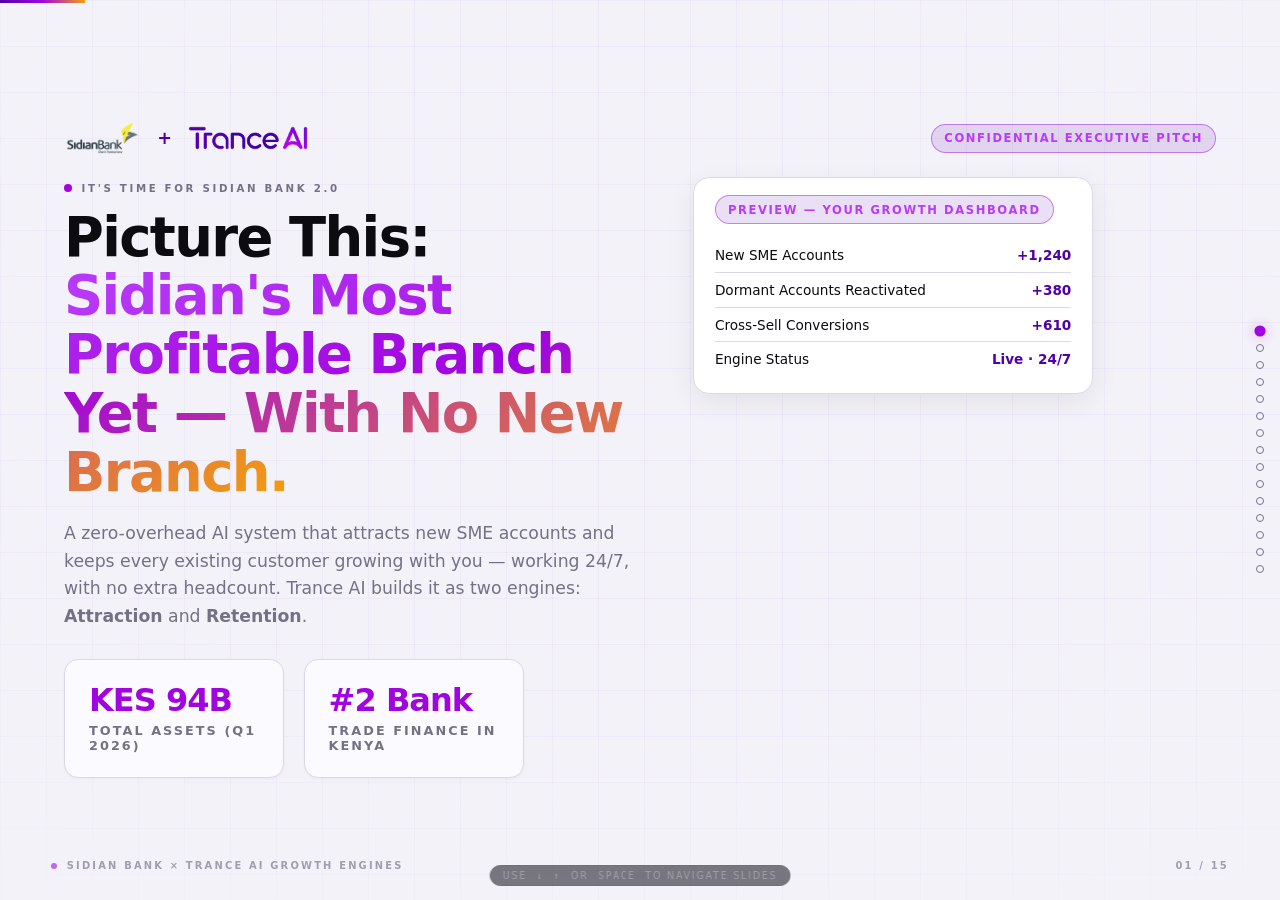
==== commit c1b46fcd: "Polish for client presentation: softer whites, client-facing copy Softens brilliant-white cards to r" ====
--- a/index.html
+++ b/index.html
@@ -69,8 +69,8 @@
           </div>
 
           <div class="mock-panel reveal d5">
-            <span class="badge purple" style="margin-bottom:.9rem;">Illustrative — Growth Dashboard</span>
-            <div class="mock-row"><span>New SME Accounts (Engine)</span><span class="v">+1,240</span></div>
+            <span class="badge purple" style="margin-bottom:.9rem;">Preview — Your Growth Dashboard</span>
+            <div class="mock-row"><span>New SME Accounts</span><span class="v">+1,240</span></div>
             <div class="mock-row"><span>Dormant Accounts Reactivated</span><span class="v">+380</span></div>
             <div class="mock-row"><span>Cross-Sell Conversions</span><span class="v">+610</span></div>
             <div class="mock-row"><span>Engine Status</span><span class="v">Live · 24/7</span></div>
@@ -138,7 +138,7 @@
             </ul>
           </div>
 
-          <div class="card reveal d4" style="border-color: var(--purple); background: #FFF;">
+          <div class="card reveal d4" style="border-color: var(--purple); ">
             <div class="row" style="justify-content: space-between; margin-bottom: .8rem;">
               <span class="badge purple">AI-Powered Bank Growth</span>
             </div>
@@ -170,15 +170,15 @@
         </h2>
 
         <div class="grid3" style="margin-top: 1.8rem;">
-          <div class="card reveal d3" style="background:#FFF;">
+          <div class="card reveal d3">
             <div class="stat-num purple" style="font-size: clamp(1.5rem,3vw,2.1rem);">7.4M</div>
             <div class="stat-label">MSMEs in Kenya</div>
           </div>
-          <div class="card reveal d4" style="background:#FFF;">
+          <div class="card reveal d4">
             <div class="stat-num gold" style="font-size: clamp(1.5rem,3vw,2.1rem);">~20–23%</div>
             <div class="stat-label">Have Access to Formal Bank Credit</div>
           </div>
-          <div class="card reveal d5" style="background:#FFF; border-color: var(--purple);">
+          <div class="card reveal d5" style="border-color: var(--purple);">
             <div class="stat-num purple" style="font-size: clamp(1.5rem,3vw,2.1rem);">KES 2.2T–3.3T</div>
             <div class="stat-label">Unmet SME Financing Gap (World Bank/IFC, KBA)</div>
           </div>
@@ -187,6 +187,11 @@
         <p class="reveal d6" style="margin-top: 1.6rem; font-size: .95rem; color: var(--ink-text); max-width: 66ch; font-weight: 500;">
           With an AI Growth System, Sidian doesn't need to out-brand or out-spend anyone to reach this underserved base. The Attraction Engine finds and pre-qualifies them; the Retention Engine keeps them growing with Sidian instead of drifting to a competitor.
         </p>
+
+        <div class="impact reveal d7" style="margin-top: 1.2rem; border-left-color: var(--purple);">
+          <span class="k">Sidian Is Already Moving</span>
+          <span class="v">Deposits have grown 4x+ since 2019, accelerated by new anchor mandates — principal banker to Nairobi County (Oct 2025), Kenya Railways, and KEMSA. The engines compound that momentum into SME accounts, not just institutional deposits.</span>
+        </div>
       </div>
 
       <div class="chrome-foot"><span class="fdot"></span> The Missed Opportunity</div>
@@ -307,25 +312,25 @@
         </h2>
 
         <div class="grid2" style="margin-top: 1.8rem;">
-          <div class="card reveal d3" style="background:#FFF;">
+          <div class="card reveal d3">
             <span class="badge purple">Lower Cost Per Account</span>
             <p style="margin-top:.6rem; font-size:.9rem; color:var(--ink-text); line-height:1.5;">
               While Tier 1 banks spend heavily on agent networks and branch overhead per new SME account, the Attraction Engine cuts acquisition cost by running the funnel on autopilot.
             </p>
           </div>
-          <div class="card reveal d4" style="background:#FFF;">
+          <div class="card reveal d4">
             <span class="badge gold">Performance-Gated Engagement</span>
             <p style="margin-top:.6rem; font-size:.9rem; color:var(--ink-text); line-height:1.5;">
               No vague promises. Trance AI's fee structure ties directly to the engine KPIs Sidian agrees to upfront.
             </p>
           </div>
-          <div class="card reveal d5" style="background:#FFF;">
+          <div class="card reveal d5">
             <span class="badge teal">Infinite Scale, Zero Headcount</span>
             <p style="margin-top:.6rem; font-size:.9rem; color:var(--ink-text); line-height:1.5;">
               The engines handle thousands of simultaneous SME conversations without adding a single RM.
             </p>
           </div>
-          <div class="card reveal d6" style="background:#FFF; border-color:var(--purple);">
+          <div class="card reveal d6" style="border-color:var(--purple);">
             <span class="badge purple">Smart, Real-Time Engagement</span>
             <p style="margin-top:.6rem; font-size:.9rem; color:var(--ink-text); line-height:1.5;">
               While competitors send generic mass SMS blasts, the AI personalizes message, offer, and timing per customer.
@@ -366,7 +371,7 @@
           </div>
 
           <div class="mock-panel reveal d5">
-            <span class="badge purple" style="margin-bottom:.9rem;">Illustrative — Sidian Growth Dashboard</span>
+            <span class="badge purple" style="margin-bottom:.9rem;">Preview — Sidian Growth Dashboard</span>
             <div class="mock-row"><span>New SME Accounts Opened</span><span class="v">+1,240</span></div>
             <div class="mock-row"><span>Dormant Accounts Reactivated</span><span class="v">+380</span></div>
             <div class="mock-row"><span>Cross-Sell Conversions</span><span class="v">+610</span></div>
@@ -396,19 +401,19 @@
         </p>
 
         <div class="grid3" style="margin-top: 1.6rem;">
-          <div class="card reveal d4" style="background:#FFF; border-color:var(--purple);">
+          <div class="card reveal d4" style="border-color:var(--purple);">
             <span class="badge purple">Website & Ads</span>
             <p style="margin-top:.6rem; font-size:.85rem; color:var(--ink-text); line-height:1.45;">
               AI crawler agent captures and pre-qualifies visitors from targeted SME ad campaigns.
             </p>
           </div>
-          <div class="card reveal d5" style="background:#FFF;">
+          <div class="card reveal d5">
             <span class="badge gold">WhatsApp Chatbot</span>
             <p style="margin-top:.6rem; font-size:.85rem; color:var(--muted); line-height:1.45;">
               Answers product questions instantly and books account-opening appointments 24/7.
             </p>
           </div>
-          <div class="card reveal d6" style="background:#FFF;">
+          <div class="card reveal d6">
             <span class="badge teal">Email & Social</span>
             <p style="margin-top:.6rem; font-size:.85rem; color:var(--muted); line-height:1.45;">
               Nurtures every captured lead automatically until they open an account.
@@ -433,30 +438,30 @@
           The Retention Engine
         </h2>
 
-        <div class="card reveal d3" style="margin-top: 1.4rem; overflow-x: auto; background:#FFF;">
+        <div class="card reveal d3" style="margin-top: 1.4rem; overflow-x: auto; ">
           <table style="width: 100%; border-collapse: collapse; text-align: left; font-size: .86rem;">
             <thead>
               <tr style="border-bottom: 2px solid var(--card-border);">
                 <th style="padding: .7rem .9rem; color: var(--muted); font-weight: 700;">Key Driver</th>
-                <th style="padding: .7rem .9rem; color: var(--purple-deep); background: var(--purple-bg);">Engine Target (Illustrative)</th>
+                <th style="padding: .7rem .9rem; color: var(--purple-deep); background: var(--purple-bg);">Engine Target</th>
               </tr>
             </thead>
             <tbody>
               <tr style="border-bottom: 1px solid var(--hairline);">
                 <td style="padding: .7rem .9rem; font-weight: 700;">How many accounts go dormant?</td>
-                <td style="padding: .7rem .9rem; background: var(--purple-bg); color: var(--purple-deep); font-weight: 700;">Reactivate a meaningful share of contactable dormant accounts</td>
+                <td style="padding: .7rem .9rem; background: var(--purple-bg); color: var(--purple-deep); font-weight: 700;">Reactivate 15–25% of contactable dormant accounts</td>
               </tr>
               <tr style="border-bottom: 1px solid var(--hairline);">
                 <td style="padding: .7rem .9rem; font-weight: 700;">Why settle for single-product relationships?</td>
-                <td style="padding: .7rem .9rem; background: var(--purple-bg); color: var(--purple-deep); font-weight: 700;">Raise products-per-customer via automated cross-sell prompts</td>
+                <td style="padding: .7rem .9rem; background: var(--purple-bg); color: var(--purple-deep); font-weight: 700;">Push products-per-customer past the 2.3 industry average</td>
               </tr>
               <tr style="border-bottom: 1px solid var(--hairline);">
                 <td style="padding: .7rem .9rem; font-weight: 700;">Do first-time borrowers return?</td>
-                <td style="padding: .7rem .9rem; background: var(--purple-bg); color: var(--purple-deep); font-weight: 700;">Increase repeat lending relationships</td>
+                <td style="padding: .7rem .9rem; background: var(--purple-bg); color: var(--purple-deep); font-weight: 700;">Increase repeat lending relationships 2–3x</td>
               </tr>
               <tr style="border-bottom: 1px solid var(--hairline);">
                 <td style="padding: .7rem .9rem; font-weight: 700;">Is churn quietly draining deposits?</td>
-                <td style="padding: .7rem .9rem; background: var(--purple-bg); color: var(--purple-deep); font-weight: 700;">Reduce attrition through predictive, early win-back</td>
+                <td style="padding: .7rem .9rem; background: var(--purple-bg); color: var(--purple-deep); font-weight: 700;">Flag at-risk balances 90 days before they walk</td>
               </tr>
               <tr>
                 <td style="padding: .7rem .9rem; font-weight: 700;">Do referrals come in slowly?</td>
@@ -465,6 +470,10 @@
             </tbody>
           </table>
         </div>
+
+        <p class="reveal d4" style="margin-top: .9rem; font-size: .72rem; color: var(--muted); font-style: italic;">
+          Benchmarked against Kenya's industry-wide account dormancy trends (CBK, year to June 2025) and global cross-sell averages (American Bankers Association). Calibrated to Sidian's own account data during onboarding.
+        </p>
       </div>
 
       <div class="chrome-foot"><span class="fdot"></span> The Retention Engine</div>
@@ -534,14 +543,17 @@
         </div>
 
         <div class="card reveal d4" style="margin-top: 1.4rem; background: var(--paper-warm);">
-          <span class="badge gold">Example — Illustrative KES 50M Monthly Deposit Baseline</span>
+          <span class="badge gold">Sample Pilot Cohort</span>
           <p style="margin-top: .7rem; font-size: .92rem; color: var(--ink-text); line-height: 1.6;">
-            A modest Attraction Engine pipeline plus a Retention Engine that reactivates dormant balances and lifts products-per-customer compounds into meaningfully more deposits and fee income than the same baseline growing branch-by-branch — without adding headcount.
+            1,000 new SME accounts × KES 150,000 avg opening balance = <strong>KES 150M</strong> in new deposits<br/>
+            + Reactivating 20% of a 5,000-account dormant pool at KES 80,000 avg balance = <strong>KES 80M</strong> recovered<br/>
+            + Cross-selling a 2nd product to 500 of those customers at KES 20,000/yr incremental revenue = <strong>KES 10M</strong><br/>
+            <strong style="color: var(--purple-deep);">≈ KES 230M in pilot-scale deposits + KES 10M incremental annual revenue</strong>, before CAC — on a bank whose real FY2025 deposit base already grew 62.9% YoY to KES 72.3B.
           </p>
         </div>
 
         <p class="reveal d5" style="margin-top: 1rem; font-size: .72rem; color: var(--muted); font-style: italic;">
-          Illustrative model to show engine mechanics — actual figures depend on Sidian's real account and deposit data, confirmed jointly during the pilot.
+          A sample calculation to show how the formula works. Real targets are calibrated to Sidian's own account and deposit data during onboarding.
         </p>
       </div>
 
@@ -562,21 +574,21 @@
         </h2>
 
         <div class="grid2" style="margin-top: 1.6rem;">
-          <div class="card reveal d3" style="background:#FFF;">
+          <div class="card reveal d3">
             <span class="badge purple">1 — Investment</span>
             <p style="margin-top: .6rem; font-size: .88rem; color: var(--ink-text); line-height: 1.55;">
               Setup and managed-service terms scoped jointly with Sidian's transformation office, based on pilot scope vs. full rollout.
             </p>
           </div>
 
-          <div class="card reveal d4" style="background:#FFF; border-color: var(--purple);">
+          <div class="card reveal d4" style="border-color: var(--purple);">
             <span class="badge gold">2 — Timeline</span>
             <p style="margin-top: .6rem; font-size: .88rem; color: var(--ink-text); line-height: 1.55;">
               Engines live in <strong>10–15 days</strong> for the pilot segment. Full rollout across all 47 branches follows within 6 months.
             </p>
           </div>
 
-          <div class="card reveal d5" style="background:#FFF;">
+          <div class="card reveal d5">
             <span class="badge teal">3 — What You Get</span>
             <ul style="list-style:none; display:flex; flex-direction:column; gap:.45rem; margin-top:.6rem; font-size:.85rem; color: var(--ink-text);">
               <li>✓ A live Attraction Engine generating pre-qualified SME leads</li>
@@ -586,7 +598,7 @@
             </ul>
           </div>
 
-          <div class="card reveal d6" style="background:#FFF;">
+          <div class="card reveal d6">
             <span class="badge red">4 — Effort From Sidian</span>
             <ul style="list-style:none; display:flex; flex-direction:column; gap:.45rem; margin-top:.6rem; font-size:.85rem; color: var(--ink-text);">
               <li>— Read access to core banking & SidianVIBE data</li>
@@ -604,7 +616,7 @@
         </div>
 
         <p class="reveal d8" style="margin-top: 1rem; font-size: .72rem; color: var(--muted); font-style: italic;">
-          Commercial terms above are illustrative and directional — final figures confirmed with Sidian leadership before signing.
+          Final commercial terms confirmed with Sidian leadership before signing.
         </p>
       </div>
 
@@ -618,7 +630,7 @@
     <section class="slide dark">
       <div class="inner">
         <div class="eyebrow reveal d1">
-          <span class="dot"></span> Bonus
+          <span class="dot"></span> Included, No Extra Cost
         </div>
         <h2 class="title reveal d2" style="margin-top: .6rem; max-width: 22ch;">
           Free Seasonal Campaigns, Included
@@ -646,7 +658,7 @@
         </div>
       </div>
 
-      <div class="chrome-foot"><span class="fdot"></span> Bonus</div>
+      <div class="chrome-foot"><span class="fdot"></span> Included, No Extra Cost</div>
       <div class="chrome-page">14 / 15</div>
     </section>
 
--- a/css/style.css
+++ b/css/style.css
@@ -188,7 +188,7 @@
 }
 
 .light .card, .warm .card {
-  background: #FFFFFF;
+  background: #FBFAFE;
   border-color: var(--hairline);
   box-shadow: 0 1px 3px rgba(11, 11, 16, 0.04);
 }
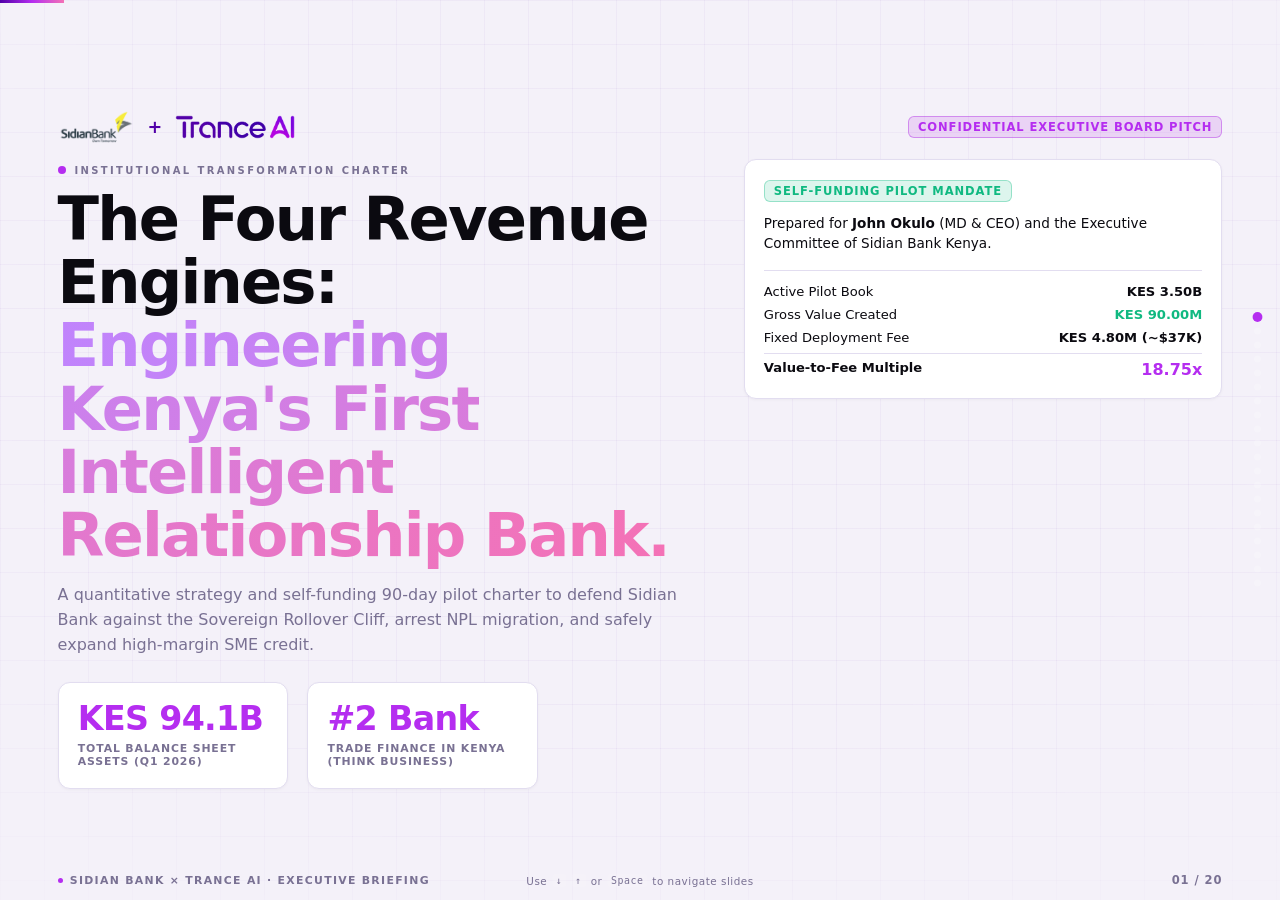
==== commit 9c609d65: "Refine Sidian deck: 4-engine framing, correct value-to-fee math, add performance share - Fix offset " ====
--- a/index.html
+++ b/index.html
@@ -3,7 +3,7 @@
 <head>
   <meta charset="UTF-8" />
   <meta name="viewport" content="width=device-width, initial-scale=1.0" />
-  <title>Sidian Bank + Trance AI — The Attraction & Retention Growth Engines</title>
+  <title>Sidian Bank × Trance AI — The Four Revenue Engines</title>
 
   <!-- Fontshare Satoshi Font -->
   <link rel="preconnect" href="https://api.fontshare.com" crossorigin />
@@ -33,665 +33,1245 @@
          ============================================================ -->
     <section class="slide warm">
       <div class="inner">
-        <div class="brand-header reveal d1">
+        <div class="brand-header">
           <div class="brand-logo-wrapper">
             <img src="assets/Sidian-bank-Logo-1.png" alt="Sidian Bank" style="height:32px; width:auto; vertical-align:middle;" />
             <span style="font-weight:900; font-size:1.1rem; color:var(--purple-deep);">+</span>
             <img src="assets/trance-ai-logo.png" alt="Trance AI" style="height:24px; width:auto; vertical-align:middle;" />
           </div>
-          <span class="badge purple">Confidential Executive Pitch</span>
-        </div>
-
-        <div class="split" style="margin-top: 1.4rem; align-items: start;">
+          <span class="badge purple">Confidential Executive Board Pitch</span>
+        </div>
+
+        <div class="split" style="margin-top: 1rem; align-items: start;">
           <div>
-            <div class="eyebrow reveal d2">
-              <span class="dot"></span> It's Time for Sidian Bank 2.0
-            </div>
-
-            <h1 class="display reveal d3" style="margin-top: .8rem; max-width: 22ch;">
-              Picture This: <span class="purple-gradient">Sidian's Most Profitable Branch Yet — With No New Branch.</span>
+            <div class="eyebrow">
+              <span class="dot"></span> Institutional Transformation Charter
+            </div>
+
+            <h1 class="display" style="margin-top: .6rem; max-width: 22ch;">
+              The Four Revenue Engines: <span class="purple-gradient">Engineering Kenya's First Intelligent Relationship Bank.</span>
             </h1>
 
-            <p class="lede reveal d4" style="margin-top: 1.1rem;">
-              A zero-overhead AI system that attracts new SME accounts and keeps every existing customer growing with you — working 24/7, with no extra headcount. Trance AI builds it as two engines: <strong>Attraction</strong> and <strong>Retention</strong>.
-            </p>
-
-            <div class="grid2" style="margin-top: 1.8rem; max-width: 460px;">
+            <p class="lede" style="margin-top: 1rem;">
+              A quantitative strategy and self-funding 90-day pilot charter to defend Sidian Bank against the Sovereign Rollover Cliff, arrest NPL migration, and safely expand high-margin SME credit.
+            </p>
+
+            <div class="grid2" style="margin-top: 1.5rem; max-width: 480px;">
               <div class="card">
-                <div class="stat-num purple" style="font-size: clamp(1.4rem,2.6vw,2rem);">KES 94B</div>
-                <div class="stat-label">Total Assets (Q1 2026)</div>
+                <div class="stat-num purple">KES 94.1B</div>
+                <div class="stat-label">Total Balance Sheet Assets (Q1 2026)</div>
               </div>
               <div class="card">
-                <div class="stat-num purple" style="font-size: clamp(1.4rem,2.6vw,2rem);">#2 Bank</div>
-                <div class="stat-label">Trade Finance in Kenya</div>
-              </div>
-            </div>
-          </div>
-
-          <div class="mock-panel reveal d5">
-            <span class="badge purple" style="margin-bottom:.9rem;">Preview — Your Growth Dashboard</span>
-            <div class="mock-row"><span>New SME Accounts</span><span class="v">+1,240</span></div>
-            <div class="mock-row"><span>Dormant Accounts Reactivated</span><span class="v">+380</span></div>
-            <div class="mock-row"><span>Cross-Sell Conversions</span><span class="v">+610</span></div>
-            <div class="mock-row"><span>Engine Status</span><span class="v">Live · 24/7</span></div>
-          </div>
-        </div>
-      </div>
-
-      <div class="chrome-foot"><span class="fdot"></span> Sidian Bank × Trance AI Growth Engines</div>
-      <div class="chrome-page" id="chrome-page-num">01 / 15</div>
-    </section>
-
-    <!-- ============================================================
-         SLIDE 2: LEVEL 01 — THE STATUS QUO
+                <div class="stat-num purple">#2 Bank</div>
+                <div class="stat-label">Trade Finance in Kenya (Think Business)</div>
+              </div>
+            </div>
+          </div>
+
+          <div class="card" style="padding: 1.2rem;">
+            <div class="badge emerald" style="margin-bottom:.8rem;">Self-Funding Pilot Mandate</div>
+            <div style="font-size:.85rem; color:var(--text-muted); line-height:1.45; margin-bottom:1rem;">
+              Prepared for <strong>John Okulo</strong> (MD & CEO) and the Executive Committee of Sidian Bank Kenya.
+            </div>
+            <div style="border-top:1px solid var(--hairline); padding-top:.8rem; display:flex; flex-direction:column; gap:.5rem; font-size:.82rem;">
+              <div style="display:flex; justify-content:space-between;"><span>Active Pilot Book</span><span class="tnum" style="font-weight:700;">KES 3.50B</span></div>
+              <div style="display:flex; justify-content:space-between;"><span>Gross Value Created</span><span class="tnum emerald" style="font-weight:700;">KES 90.00M</span></div>
+              <div style="display:flex; justify-content:space-between;"><span>Fixed Deployment Fee</span><span class="tnum" style="font-weight:700;">KES 4.80M (~$37K)</span></div>
+              <div style="display:flex; justify-content:space-between; border-top:1px solid var(--hairline); padding-top:.4rem;"><span style="font-weight:700;">Value-to-Fee Multiple</span><span class="tnum purple" style="font-weight:900; font-size:1rem;">18.75x</span></div>
+            </div>
+          </div>
+        </div>
+      </div>
+
+      <div class="chrome-foot"><span class="fdot"></span> Sidian Bank × Trance AI · Executive Briefing</div>
+      <div class="chrome-page" id="chrome-page-num">01 / 20</div>
+    </section>
+
+    <!-- ============================================================
+         SLIDE 2: THE EXECUTIVE MANDATE (ANSWER FIRST)
          ============================================================ -->
     <section class="slide dark">
       <div class="inner">
-        <div class="eyebrow reveal d1">
-          <span class="dot"></span> Level 01 — The Status Quo
-        </div>
-        <h2 class="title reveal d2" style="margin-top: .6rem; max-width: 20ch;">
-          You've Built Kenya's #2 Trade Finance Franchise. New Accounts Still Come the Hard Way.
-        </h2>
-
-        <p class="subtitle reveal d3" style="margin-top: .8rem; max-width: 62ch;">
-          Every mid-tier bank is scrambling for the same SME customers — through more branches, more agents, more RM headcount. Sidian can't out-spend Equity or KCB on physical scale.
-        </p>
-
-        <div class="impact reveal d4" style="margin-top: 1.8rem;">
-          <span class="k">What If Instead</span>
-          <span class="v">Sidian's next branch wasn't a branch at all — an AI system that attracts and retains SME customers automatically, 24/7, with zero extra overhead.</span>
-        </div>
-
-        <p class="reveal d5" style="margin-top: 1.6rem; font-size: .95rem; color: var(--muted-light); max-width: 60ch;">
-          Sounds unreal? That's the power of two AI Growth Engines. Trance AI builds them so Sidian competes on intelligence, not concrete.
-        </p>
-      </div>
-
-      <div class="chrome-foot"><span class="fdot"></span> The Status Quo</div>
-      <div class="chrome-page">02 / 15</div>
-    </section>
-
-    <!-- ============================================================
-         SLIDE 3: THE PLAYBOOK
+        <div class="eyebrow">
+          <span class="dot"></span> The Executive Decision Mandate
+        </div>
+        <h2 class="title" style="margin-top: .6rem; max-width: 26ch;">
+          A 90-Day Production Pilot Delivering KES 90M in Value at an 18.75x Value-to-Fee Multiple
+        </h2>
+
+        <p class="subtitle" style="margin-top: .6rem; max-width: 68ch;">
+          We recommend a ring-fenced 90-day pilot of Trance AI's Convert (Lending) and Retain (Risk Shield) engines on your County Contractor book. Zero core replacement; 100% Kenya data residency; Sidian retains sole credit sanctioning authority.
+        </p>
+
+        <div class="grid3" style="margin-top: 1.4rem;">
+          <div class="card">
+            <div class="badge crimson">Retain Engine (Risk Shield)</div>
+            <div class="stat-num crimson" style="margin-top:.6rem;">KES 60.75M</div>
+            <div class="stat-label">Direct Provision Avoidance</div>
+            <p style="font-size:.78rem; color:var(--muted-light); margin-top:.5rem; line-height:1.4;">
+              Flags pre-delinquent contractor loans 90 days before Stage 3 default across KES 450M stressed book.
+            </p>
+          </div>
+
+          <div class="card">
+            <div class="badge emerald">Convert Engine (Credit)</div>
+            <div class="stat-num emerald" style="margin-top:.6rem;">KES 29.25M</div>
+            <div class="stat-label">Incremental Net Interest Margin</div>
+            <p style="font-size:.78rem; color:var(--muted-light); margin-top:.5rem; line-height:1.4;">
+              Pre-qualifies and disburses KES 650M in high-conviction contractor lines in under 48 hours (down from 14d).
+            </p>
+          </div>
+
+          <div class="card">
+            <div class="badge purple">The Pilot Economics</div>
+            <div class="stat-num purple" style="margin-top:.6rem;">18.75x</div>
+            <div class="stat-label">Self-Funding within 90 Days</div>
+            <p style="font-size:.78rem; color:var(--muted-light); margin-top:.5rem; line-height:1.4;">
+              Fixed turnkey fee of KES 4.80M against KES 90.0M in gross balance-sheet value. A 10% performance share applies only after CRO and CFO sign-off.
+            </p>
+          </div>
+        </div>
+
+        <div class="impact" style="margin-top: 1.2rem;">
+          <span class="k">The Decision Rule</span>
+          <span class="v">If the system fails to achieve verified precision thresholds, Sidian retains all IP and scoring models with zero ongoing liability.</span>
+        </div>
+      </div>
+
+      <div class="chrome-foot"><span class="fdot"></span> Executive Mandate</div>
+      <div class="chrome-page">02 / 20</div>
+    </section>
+
+    <!-- ============================================================
+         SLIDE 3: THE MACRO SHOCK & SOVEREIGN CLIFF
          ============================================================ -->
     <section class="slide light">
       <div class="inner">
-        <div class="eyebrow reveal d1">
-          <span class="dot"></span> The Playbook
-        </div>
-        <h2 class="title reveal d2" style="margin-top: .6rem;">
-          Legacy Bank Growth vs. AI-Powered Bank Growth
-        </h2>
-
-        <div class="grid2" style="margin-top: 1.8rem;">
-          <div class="card reveal d3">
-            <div class="row" style="justify-content: space-between; margin-bottom: .8rem;">
-              <span class="badge red">Legacy Bank Growth</span>
-            </div>
-            <ul style="list-style: none; display: flex; flex-direction: column; gap: .6rem; font-size: .92rem; color: var(--muted);">
-              <li style="display:flex; gap:.6rem;"><span style="color:var(--neg);">✕</span> High branch & agent overhead per new account</li>
-              <li style="display:flex; gap:.6rem;"><span style="color:var(--neg);">✕</span> One-size-fits-all mass marketing</li>
-              <li style="display:flex; gap:.6rem;"><span style="color:var(--neg);">✕</span> Manual RM outreach, limited hours</li>
-              <li style="display:flex; gap:.6rem;"><span style="color:var(--neg);">✕</span> Slow onboarding, generic follow-up</li>
-              <li style="display:flex; gap:.6rem;"><span style="color:var(--neg);">✕</span> Dormant accounts quietly leak revenue</li>
+        <div class="eyebrow">
+          <span class="dot"></span> Macroeconomic Reality
+        </div>
+        <h2 class="title" style="margin-top: .6rem; max-width: 28ch;">
+          Central Bank Rate Cuts and 8.77% T-Bills Trigger an Immediate KES 1.32B Rollover Cliff
+        </h2>
+
+        <p class="subtitle" style="margin-top: .6rem; max-width: 68ch;">
+          Sidian's KES 1.73B profit was driven by high-yielding government paper (15%–17%). With 91-day T-bills plunging to 8.767% in September 2026, rolling over maturing sovereign paper erases 76% of net profit unless redeployed.
+        </p>
+
+        <div class="split" style="margin-top: 1.2rem; align-items: center;">
+          <div class="chart-box">
+            <div style="display:flex; justify-content:space-between; align-items:center; margin-bottom:.8rem;">
+              <span style="font-size:.75rem; font-weight:700; text-transform:uppercase; color:var(--purple-deep);">CBK 91-Day Treasury Bill Yield Trajectory</span>
+              <span class="badge crimson">-673 bps Plunge</span>
+            </div>
+
+            <!-- SVG Yield Plunge Chart -->
+            <svg viewBox="0 0 440 180" style="width:100%; height:auto; overflow:visible;">
+              <defs>
+                <linearGradient id="yieldGrad" x1="0" y1="0" x2="0" y2="1">
+                  <stop offset="0%" stop-color="#A004DF" stop-opacity="0.3" />
+                  <stop offset="100%" stop-color="#A004DF" stop-opacity="0.0" />
+                </linearGradient>
+              </defs>
+              <line x1="40" y1="30" x2="420" y2="30" stroke="#E2DDF0" stroke-dasharray="3,3" />
+              <line x1="40" y1="80" x2="420" y2="80" stroke="#E2DDF0" stroke-dasharray="3,3" />
+              <line x1="40" y1="130" x2="420" y2="130" stroke="#E2DDF0" stroke-dasharray="3,3" />
+
+              <text x="30" y="34" font-size="9" fill="#797193" text-anchor="end">16.5%</text>
+              <text x="30" y="84" font-size="9" fill="#797193" text-anchor="end">12.0%</text>
+              <text x="30" y="134" font-size="9" fill="#797193" text-anchor="end">8.5%</text>
+
+              <!-- Curve Area & Line -->
+              <polygon points="50,30 140,35 230,75 320,115 410,132 410,150 50,150" fill="url(#yieldGrad)" />
+              <polyline points="50,30 140,35 230,75 320,115 410,132" fill="none" stroke="#A004DF" stroke-width="3.5" stroke-linecap="round" />
+
+              <circle cx="50" cy="30" r="4.5" fill="#5200A8" />
+              <circle cx="410" cy="132" r="5" fill="#EF4444" />
+
+              <text x="50" y="18" font-size="9.5" font-weight="700" fill="#5200A8">2024 Peak: 16.50%</text>
+              <text x="410" y="122" font-size="9.5" font-weight="900" fill="#EF4444" text-anchor="end">Sept 2026: 8.767%</text>
+
+              <text x="50" y="166" font-size="8.5" fill="#797193">Q1 2024</text>
+              <text x="140" y="166" font-size="8.5" fill="#797193">Q3 2024</text>
+              <text x="230" y="166" font-size="8.5" fill="#797193">Q1 2025</text>
+              <text x="320" y="166" font-size="8.5" fill="#797193">Q4 2025</text>
+              <text x="410" y="166" font-size="8.5" font-weight="700" fill="#0A090D">Sept 2026</text>
+            </svg>
+          </div>
+
+          <div style="display:flex; flex-direction:column; gap:.8rem;">
+            <div class="card" style="border-left:3px solid var(--crimson);">
+              <div style="font-size:.72rem; font-weight:700; text-transform:uppercase; color:var(--muted);">Gross Sovereign Portfolio</div>
+              <div class="stat-num crimson" style="font-size:1.6rem;">KES 49.10B</div>
+              <div style="font-size:.75rem; color:var(--text-muted); margin-top:.2rem;">52.2% of total balance sheet assets</div>
+            </div>
+
+            <div class="card" style="border-left:3px solid var(--crimson);">
+              <div style="font-size:.72rem; font-weight:700; text-transform:uppercase; color:var(--muted);">Annual Sovereign Rollover Headwind</div>
+              <div class="stat-num crimson" style="font-size:1.6rem;">-KES 1.32B</div>
+              <div style="font-size:.75rem; color:var(--text-muted); margin-top:.2rem;">40% portfolio maturity × 673 bps yield compression</div>
+            </div>
+
+            <div class="card" style="border-left:3px solid var(--crimson);">
+              <div style="font-size:.72rem; font-weight:700; text-transform:uppercase; color:var(--muted);">Net Profit At Risk</div>
+              <div class="stat-num crimson" style="font-size:1.6rem;">76.3%</div>
+              <div style="font-size:.75rem; color:var(--text-muted); margin-top:.2rem;">Proportion of FY25 PAT (KES 1.73B) eliminated</div>
+            </div>
+          </div>
+        </div>
+      </div>
+
+      <div class="chrome-foot"><span class="fdot"></span> Sovereign Rollover Cliff</div>
+      <div class="chrome-page">03 / 20</div>
+    </section>
+
+    <!-- ============================================================
+         SLIDE 4: BALANCE SHEET ASSET SKEW VS PEERS
+         ============================================================ -->
+    <section class="slide dark">
+      <div class="inner">
+        <div class="eyebrow">
+          <span class="dot"></span> Structural Balance Sheet Skew
+        </div>
+        <h2 class="title" style="margin-top: .6rem; max-width: 28ch;">
+          Over 52% of Sidian's Assets Sit in Government Paper vs 28% Sector Average
+        </h2>
+
+        <p class="subtitle" style="margin-top: .6rem; max-width: 68ch;">
+          Sidian's balance sheet is severely overweight in government securities. While this created record treasury profits during 2024–2025, it leaves the bank disproportionately exposed as yields soften.
+        </p>
+
+        <div class="split" style="margin-top: 1.4rem; align-items: center;">
+          <div class="chart-box">
+            <div style="font-size:.75rem; font-weight:700; text-transform:uppercase; color:var(--muted-light); margin-bottom:1rem;">
+              Government Securities as % of Total Balance Sheet Assets
+            </div>
+
+            <div class="bar-row">
+              <span style="font-weight:700; color:var(--purple-bright);">Sidian Bank</span>
+              <div class="bar-track-h"><div class="bar-fill-h purple" style="width: 52.2%;"></div></div>
+              <span class="num" style="font-weight:900; color:var(--purple-bright);">52.2%</span>
+            </div>
+
+            <div class="bar-row">
+              <span>Family Bank</span>
+              <div class="bar-track-h"><div class="bar-fill-h muted" style="width: 31.0%;"></div></div>
+              <span class="num">31.0%</span>
+            </div>
+
+            <div class="bar-row">
+              <span>Prime Bank</span>
+              <div class="bar-track-h"><div class="bar-fill-h muted" style="width: 29.5%;"></div></div>
+              <span class="num">29.5%</span>
+            </div>
+
+            <div class="bar-row">
+              <span>Tier 1 Peer Average</span>
+              <div class="bar-track-h"><div class="bar-fill-h muted" style="width: 30.2%;"></div></div>
+              <span class="num">30.2%</span>
+            </div>
+
+            <div class="bar-row">
+              <span>Banking Sector Average</span>
+              <div class="bar-track-h"><div class="bar-fill-h muted" style="width: 28.5%;"></div></div>
+              <span class="num">28.5%</span>
+            </div>
+          </div>
+
+          <div style="display:flex; flex-direction:column; gap:.8rem;">
+            <div class="card">
+              <span class="badge crimson">The Structural Imbalance</span>
+              <div style="font-size:1.1rem; font-weight:700; margin-top:.4rem; line-height:1.35;">
+                Sidian holds nearly 2x the sector average in sovereign paper.
+              </div>
+              <p style="font-size:.8rem; color:var(--muted-light); margin-top:.4rem; line-height:1.45;">
+                Peers generate 60%–70% of interest income from customer loans. Sidian is forced to reallocate capital into private credit or suffer prolonged margin compression.
+              </p>
+            </div>
+
+            <div class="impact">
+              <span class="k">The Strategic Imperative</span>
+              <span class="v">Rotate KES 4.5B to KES 8.0B of maturing paper into SME private credit earning 18%–21% (+1,073 bps spread premium).</span>
+            </div>
+          </div>
+        </div>
+      </div>
+
+      <div class="chrome-foot"><span class="fdot"></span> Balance Sheet Skew</div>
+      <div class="chrome-page">04 / 20</div>
+    </section>
+
+    <!-- ============================================================
+         SLIDE 5: THE YIELD TRAP & NPL OVERHANG
+         ============================================================ -->
+    <section class="slide warm">
+      <div class="inner">
+        <div class="eyebrow">
+          <span class="dot"></span> Asset Quality Bottleneck
+        </div>
+        <h2 class="title" style="margin-top: .6rem; max-width: 26ch;">
+          A KES 8.23B NPL Overhang with 37.7% Coverage Blocks Manual SME Lending Expansion
+        </h2>
+
+        <p class="subtitle" style="margin-top: .6rem; max-width: 68ch;">
+          Sidian cannot safely rotate sovereign paper into private SME loans using manual underwriting. With loan-loss coverage at 37.7% (vs 65%–75% peer norm), any default spike directly impairs regulatory capital.
+        </p>
+
+        <div class="split" style="margin-top: 1.2rem; align-items: center;">
+          <div class="chart-box">
+            <div style="font-size:.75rem; font-weight:700; text-transform:uppercase; color:var(--purple-deep); margin-bottom:1rem;">
+              Loan-Loss Provision Coverage Ratio vs Industry Norms
+            </div>
+
+            <div class="bar-row">
+              <span style="font-weight:700; color:var(--crimson);">Sidian Bank</span>
+              <div class="bar-track-h"><div class="bar-fill-h crimson" style="width: 37.7%;"></div></div>
+              <span class="num" style="font-weight:900; color:var(--crimson);">37.7%</span>
+            </div>
+
+            <div class="bar-row">
+              <span>Tier 2 Peers</span>
+              <div class="bar-track-h"><div class="bar-fill-h muted" style="width: 58.0%;"></div></div>
+              <span class="num">58.0%</span>
+            </div>
+
+            <div class="bar-row">
+              <span>Tier 1 Peer Average</span>
+              <div class="bar-track-h"><div class="bar-fill-h emerald" style="width: 68.5%;"></div></div>
+              <span class="num">68.5%</span>
+            </div>
+
+            <div class="bar-row">
+              <span>CBK Prudential Norm</span>
+              <div class="bar-track-h"><div class="bar-fill-h emerald" style="width: 65.0%;"></div></div>
+              <span class="num">65.0%</span>
+            </div>
+
+            <div style="border-top:1px solid var(--hairline); margin-top:.8rem; padding-top:.6rem; font-size:.75rem; color:var(--text-muted);">
+              Sidian's true customer loan NPL ratio is ~23%–27% (KES 8.23B NPLs on ~KES 32.5B net customer advances).
+            </div>
+          </div>
+
+          <div style="display:flex; flex-direction:column; gap:.8rem;">
+            <div class="card" style="border-left:3px solid var(--crimson);">
+              <span class="badge crimson">The Underwriting Deadlock</span>
+              <div style="font-size:1rem; font-weight:700; margin-top:.3rem;">
+                Credit Committee Cannot Loosen Manual Criteria
+              </div>
+              <p style="font-size:.78rem; color:var(--text-muted); margin-top:.3rem; line-height:1.45;">
+                County contractor cash-flow delays and pending bills create sudden Stage 3 migrations. Without algorithmic telemetry, expanding SME lending is a gamble.
+              </p>
+            </div>
+
+            <div class="card" style="border-left:3px solid var(--purple-bright);">
+              <span class="badge purple">The Algorithmic Solution</span>
+              <div style="font-size:1rem; font-weight:700; margin-top:.3rem;">
+                Retain Engine Early-Warning Risk Shield
+              </div>
+              <p style="font-size:.78rem; color:var(--text-muted); margin-top:.3rem; line-height:1.45;">
+                Catches cash-flow distress 90 days before default, preventing Stage 2 to Stage 3 migration and saving KES 378M in provisions annually.
+              </p>
+            </div>
+          </div>
+        </div>
+      </div>
+
+      <div class="chrome-foot"><span class="fdot"></span> The SME Yield Trap</div>
+      <div class="chrome-page">05 / 20</div>
+    </section>
+
+    <!-- ============================================================
+         SLIDE 6: DEPOSIT ASYMMETRY & CASA EROSION
+         ============================================================ -->
+    <section class="slide dark">
+      <div class="inner">
+        <div class="eyebrow">
+          <span class="dot"></span> Funding Structure
+        </div>
+        <h2 class="title" style="margin-top: .6rem; max-width: 26ch;">
+          Wholesale Deposit Costs Squeeze Margins While SME Operational Float Leaks to Peers
+        </h2>
+
+        <p class="subtitle" style="margin-top: .6rem; max-width: 68ch;">
+          Deposits rose 62.9% to KES 74.2B, but are concentrated in wholesale and institutional accounts costing ~8.5%. SME borrowers treat Sidian as a pass-through, sweeping liquidity to M-Pesa or Tier 1 transaction banks.
+        </p>
+
+        <div class="grid3" style="margin-top: 1.4rem;">
+          <div class="card">
+            <div class="stat-num crimson">8.50%</div>
+            <div class="stat-label">Estimated Blended Cost of Funds</div>
+            <p style="font-size:.78rem; color:var(--muted-light); margin-top:.5rem; line-height:1.4;">
+              Heavily weighted toward wholesale and county deposits; Tier 1 rivals fund at 3.5%–4.5%.
+            </p>
+          </div>
+
+          <div class="card">
+            <div class="stat-num amber">42.0%</div>
+            <div class="stat-label">Current CASA Ratio (Estimated)</div>
+            <p style="font-size:.78rem; color:var(--muted-light); margin-top:.5rem; line-height:1.4;">
+              Pass-through dynamic leaves 58% of deposits in expensive fixed or institutional placements.
+            </p>
+          </div>
+
+          <div class="card">
+            <div class="stat-num emerald">KES 166.9M</div>
+            <div class="stat-label">Annual Savings from +450 bps CASA</div>
+            <p style="font-size:.78rem; color:var(--muted-light); margin-top:.5rem; line-height:1.4;">
+              AI cash-flow coaching and merchant till sweeps anchor KES 3.34B in sticky, zero-cost operational float.
+            </p>
+          </div>
+        </div>
+
+        <div class="impact" style="margin-top: 1.2rem;">
+          <span class="k">The Compounding Mechanism</span>
+          <span class="v">Capturing contractor operational float lowers deposit costs by 500 bps on shifted balances, widening lending margins on private credit.</span>
+        </div>
+      </div>
+
+      <div class="chrome-foot"><span class="fdot"></span> Deposit Dynamics</div>
+      <div class="chrome-page">06 / 20</div>
+    </section>
+
+    <!-- ============================================================
+         SLIDE 7: FRONTLINE RM CAPACITY BOTTLENECK
+         ============================================================ -->
+    <section class="slide light">
+      <div class="inner">
+        <div class="eyebrow">
+          <span class="dot"></span> Frontline Operating Model
+        </div>
+        <h2 class="title" style="margin-top: .6rem; max-width: 26ch;">
+          Manual Credit Memos Cap RM Portfolios at 48 Accounts While 58% of Time Is Lost to Paperwork
+        </h2>
+
+        <p class="subtitle" style="margin-top: .6rem; max-width: 68ch;">
+          Sidian's Relationship Managers spend 4 to 8 hours compiling paper bank statements and typing credit memos. They react to defaults after the fact rather than driving high-margin cross-sell.
+        </p>
+
+        <div class="split" style="margin-top: 1.2rem; align-items: center;">
+          <div class="grid2">
+            <div class="card" style="border-top:3px solid var(--crimson);">
+              <div style="font-size:.75rem; font-weight:700; color:var(--crimson); text-transform:uppercase;">Today: Manual Friction</div>
+              <div class="stat-num crimson" style="margin-top:.4rem;">48 Clients</div>
+              <div class="stat-label">Maximum Capacity per RM</div>
+              <ul style="font-size:.75rem; color:var(--text-muted); margin-top:.6rem; margin-left:1rem; line-height:1.45;">
+                <li>58% time spent on paperwork</li>
+                <li>14-day credit memo turnaround</li>
+                <li>Reactive workout after 60+ DPD</li>
+              </ul>
+            </div>
+
+            <div class="card" style="border-top:3px solid var(--emerald);">
+              <div style="font-size:.75rem; font-weight:700; color:var(--emerald); text-transform:uppercase;">With Trance RM Copilot</div>
+              <div class="stat-num emerald" style="margin-top:.4rem;">110 Clients</div>
+              <div class="stat-label">Target Capacity (+129%)</div>
+              <ul style="font-size:.75rem; color:var(--text-muted); margin-top:.6rem; margin-left:1rem; line-height:1.45;">
+                <li>60-second automated credit memo</li>
+                <li>48-hour decision turnaround</li>
+                <li>Daily cross-sell opportunity prompts</li>
+              </ul>
+            </div>
+          </div>
+
+          <div class="card card-highlight">
+            <span class="badge purple">RM Copilot Productivity Uplift</span>
+            <div class="stat-num purple" style="font-size:2rem; margin-top:.4rem;">KES 90.0M</div>
+            <div class="stat-label">Annual Non-Funded Fee Uplift</div>
+            <p style="font-size:.8rem; color:var(--text-muted); margin-top:.5rem; line-height:1.45;">
+              Across 75 commercial RMs, reducing admin time generates KES 1.2M in incremental fee income per officer via automated cross-sell of FX, insurance, and trade finance lines.
+            </p>
+          </div>
+        </div>
+      </div>
+
+      <div class="chrome-foot"><span class="fdot"></span> Frontline Capacity</div>
+      <div class="chrome-page">07 / 20</div>
+    </section>
+
+    <!-- ============================================================
+         SLIDE 8: THE STRATEGIC POSITIONING CHOICE
+         ============================================================ -->
+    <section class="slide dark">
+      <div class="inner">
+        <div class="eyebrow">
+          <span class="dot"></span> Strategic Positioning
+        </div>
+        <h2 class="title" style="margin-top: .6rem; max-width: 26ch;">
+          Sidian Cannot Out-Build Equity or KCB on Branches; Sidian Must Compete on Intelligence
+        </h2>
+
+        <p class="subtitle" style="margin-top: .6rem; max-width: 68ch;">
+          Kenya’s banking giants own concrete and telco monopolies. With 43 branches, Sidian’s competitive moat is agility, speed, and algorithmic relationship banking.
+        </p>
+
+        <div class="grid4" style="margin-top: 1.4rem;">
+          <div class="card" style="opacity:0.7;">
+            <div style="font-size:.72rem; text-transform:uppercase; color:var(--muted-light); font-weight:700;">Equity Bank</div>
+            <div style="font-size:1.05rem; font-weight:900; margin-top:.3rem;">The Agent Bank</div>
+            <p style="font-size:.72rem; color:var(--muted-light); margin-top:.4rem;">Agent-led scale (c.80,000 agents); regional capital; standardised credit committees.</p>
+          </div>
+
+          <div class="card" style="opacity:0.7;">
+            <div style="font-size:.72rem; text-transform:uppercase; color:var(--muted-light); font-weight:700;">Co-op Bank</div>
+            <div style="font-size:1.05rem; font-weight:900; margin-top:.3rem;">The SACCO Bank</div>
+            <p style="font-size:.72rem; color:var(--muted-light); margin-top:.4rem;">Movement monopoly; low-cost deposits; slow tech cycles.</p>
+          </div>
+
+          <div class="card" style="opacity:0.7;">
+            <div style="font-size:.72rem; text-transform:uppercase; color:var(--muted-light); font-weight:700;">NCBA Bank</div>
+            <div style="font-size:1.05rem; font-weight:900; margin-top:.3rem;">The Telco Bank</div>
+            <p style="font-size:.72rem; color:var(--muted-light); margin-top:.4rem;">M-Shwari & Fuliza scale; heavy corporate & asset finance focus.</p>
+          </div>
+
+          <div class="card" style="border:2px solid var(--purple-bright); background:rgba(160,4,223,0.12);">
+            <div class="badge purple">Sidian Bank 2.0</div>
+            <div style="font-size:1.05rem; font-weight:900; margin-top:.3rem; color:var(--purple-bright);">The Intelligent Bank</div>
+            <p style="font-size:.72rem; color:var(--text); margin-top:.4rem;">Kenya's First Intelligent Relationship Bank: 48h turnaround, AI RM Copilot, AI SME CFO.</p>
+          </div>
+        </div>
+
+        <div class="impact" style="margin-top: 1.2rem;">
+          <span class="k">The Boardroom Proposition</span>
+          <span class="v">Become the bank where every SME has an AI CFO in their pocket, and every RM operates with institutional credit intelligence.</span>
+        </div>
+      </div>
+
+      <div class="chrome-foot"><span class="fdot"></span> Strategic Positioning</div>
+      <div class="chrome-page">08 / 20</div>
+    </section>
+
+    <!-- ============================================================
+         SLIDE 9: THE FOUR ENGINES ARCHITECTURAL FLYWHEEL
+         ============================================================ -->
+    <section class="slide warm">
+      <div class="inner">
+        <div class="eyebrow">
+          <span class="dot"></span> Revenue Infrastructure Architecture
+        </div>
+        <h2 class="title" style="margin-top: .6rem; max-width: 26ch;">
+          Four Connected Engines Transform Reactive Processing into an Intelligent Growth Flywheel
+        </h2>
+
+        <p class="subtitle" style="margin-top: .6rem; max-width: 68ch;">
+          Trance AI connects acquisition, float coaching, lending, and early-warning risk into one operating layer. When all four run together, balance-sheet returns compound.
+        </p>
+
+        <div class="engine-pipeline">
+          <div class="engine-step">
+            <span class="badge purple">01 ATTRACT</span>
+            <div style="font-size:.95rem; font-weight:900; margin-top:.4rem;">Low-Cost CASA</div>
+            <p style="font-size:.72rem; color:var(--text-muted); margin-top:.3rem;">County vendor capture & automated merchant till settlement sweeps.</p>
+          </div>
+
+          <div class="engine-step">
+            <span class="badge purple">02 NURTURE</span>
+            <div style="font-size:.95rem; font-weight:900; margin-top:.4rem;">Float Coaching</div>
+            <p style="font-size:.72rem; color:var(--text-muted); margin-top:.3rem;">AI Cash-Flow Coach in SidianVIBE makes operational float sticky.</p>
+          </div>
+
+          <div class="engine-step active">
+            <span class="badge emerald">03 CONVERT</span>
+            <div style="font-size:.95rem; font-weight:900; margin-top:.4rem;">Safe Algorithmic Credit</div>
+            <p style="font-size:.72rem; color:var(--text-muted); margin-top:.3rem;">Pre-qualified lines; 48h credit memo turnaround; bid-to-LPO ladder.</p>
+          </div>
+
+          <div class="engine-step active">
+            <span class="badge crimson">04 RETAIN</span>
+            <div style="font-size:.95rem; font-weight:900; margin-top:.4rem;">Predictive Risk Shield</div>
+            <p style="font-size:.72rem; color:var(--text-muted); margin-top:.3rem;">90-day pre-delinquency early warning saves KES 378M provisions.</p>
+          </div>
+        </div>
+
+        <div class="impact" style="margin-top: 1.2rem;">
+          <span class="k">Pilot Lead Engines</span>
+          <span class="v">Lead with Retain (NPL Early Warning) + Convert (Safe SME Credit) to immediately solve the sovereign cliff and asset quality deficit.</span>
+        </div>
+      </div>
+
+      <div class="chrome-foot"><span class="fdot"></span> Four Engines Architecture</div>
+      <div class="chrome-page">09 / 20</div>
+    </section>
+
+    <!-- ============================================================
+         SLIDE 10: ENGINE 4 (RETAIN) DEEP-DIVE
+         ============================================================ -->
+    <section class="slide dark">
+      <div class="inner">
+        <div class="eyebrow">
+          <span class="dot"></span> Engine 4: Retain
+        </div>
+        <h2 class="title" style="margin-top: .6rem; max-width: 28ch;">
+          A 90-Day Predictive Early-Warning Shield Intercepts Stressed Loans to Save KES 378M Annually
+        </h2>
+
+        <p class="subtitle" style="margin-top: .6rem; max-width: 68ch;">
+          Traditional core banking recognizes distress after default (30–90 DPD). The Retain Engine tracks underlying cash-flow telemetry to detect distress 90 days before Stage 3 migration.
+        </p>
+
+        <div class="split" style="margin-top: 1.2rem; align-items: center;">
+          <div class="grid2">
+            <div class="card">
+              <div class="stat-num purple">90 Days</div>
+              <div class="stat-label">Pre-Delinquency Lead Time</div>
+              <p style="font-size:.75rem; color:var(--muted-light); margin-top:.4rem;">
+                Monitors till flow velocity, supplier payment delays, and county exchequer release freezes.
+              </p>
+            </div>
+
+            <div class="card">
+              <div class="stat-num emerald">30.0%</div>
+              <div class="stat-label">Stage 2 to 3 Cure Rate</div>
+              <p style="font-size:.75rem; color:var(--muted-light); margin-top:.4rem;">
+                Triggers automated RM workout playbooks while borrower still has operational cash flow.
+              </p>
+            </div>
+
+            <div class="card">
+              <div class="stat-num crimson">45.0%</div>
+              <div class="stat-label">Avoided Loss Given Default</div>
+              <p style="font-size:.75rem; color:var(--muted-light); margin-top:.4rem;">
+                Substantial recovery delta between structured early workout vs forced Stage 3 liquidation.
+              </p>
+            </div>
+
+            <div class="card">
+              <div class="stat-num emerald">KES 378M</div>
+              <div class="stat-label">Annual Provision Savings</div>
+              <p style="font-size:.75rem; color:var(--muted-light); margin-top:.4rem;">
+                Direct pre-tax P&L release on KES 2.8B annual watch-list inflow; protects Tier 1 capital.
+              </p>
+            </div>
+          </div>
+
+          <div class="card card-highlight">
+            <span class="badge crimson">Dynamic Workout Playbooks</span>
+            <div style="font-size:1.05rem; font-weight:700; margin-top:.4rem;">
+              Automated Intervention for Special Assets
+            </div>
+            <p style="font-size:.8rem; color:var(--text); margin-top:.5rem; line-height:1.45;">
+              When distress is detected, the engine generates an action memo for the branch RM: recommends invoice escrow capture, milestone re-scheduling, or collateral verification before delinquency occurs.
+            </p>
+          </div>
+        </div>
+      </div>
+
+      <div class="chrome-foot"><span class="fdot"></span> Engine 4: Retain Deep-Dive</div>
+      <div class="chrome-page">10 / 20</div>
+    </section>
+
+    <!-- ============================================================
+         SLIDE 11: ENGINE 3 (CONVERT) DEEP-DIVE
+         ============================================================ -->
+    <section class="slide light">
+      <div class="inner">
+        <div class="eyebrow">
+          <span class="dot"></span> Engine 3: Convert
+        </div>
+        <h2 class="title" style="margin-top: .6rem; max-width: 28ch;">
+          Algorithmic Credit Scoring & the Bid-to-LPO Ladder Unlock KES 493M in High-Margin Private Earnings
+        </h2>
+
+        <p class="subtitle" style="margin-top: .6rem; max-width: 68ch;">
+          Convert solves credit memo latency and trade finance leakage. Deploys KES 3.8B in safe private SME loans (+1,073 bps spread) and converts instant bid bonds into funded LPO lines within 48 hours.
+        </p>
+
+        <div class="split" style="margin-top: 1.2rem; align-items: center;">
+          <div style="display:flex; flex-direction:column; gap:.8rem;">
+            <div class="card" style="border-left:3px solid var(--purple);">
+              <span class="badge purple">48-Hour Decision Turnaround</span>
+              <div style="font-size:.95rem; font-weight:700; margin-top:.3rem;">
+                Automated 60-Second Credit Memo Generation
+              </div>
+              <p style="font-size:.78rem; color:var(--text-muted); margin-top:.2rem;">
+                Synthesizes banking turnover, tax certificates, and CRB records into standard memo. Sidian retains 100% credit approval authority.
+              </p>
+            </div>
+
+            <div class="card" style="border-left:3px solid var(--emerald);">
+              <span class="badge emerald">Defending #2 Trade Finance</span>
+              <div style="font-size:.95rem; font-weight:700; margin-top:.3rem;">
+                The Bid-Bond to Performance & LPO Ladder
+              </div>
+              <p style="font-size:.78rem; color:var(--text-muted); margin-top:.2rem;">
+                Pre-underwrites tender winners within 48 hours, preventing high-margin performance guarantees and LPO lines from leaking to Tier 1 peers.
+              </p>
+            </div>
+          </div>
+
+          <div class="grid2">
+            <div class="card">
+              <div class="stat-num emerald">KES 407.7M</div>
+              <div class="stat-label">Incremental SME Net Interest Income</div>
+              <p style="font-size:.72rem; color:var(--text-muted); margin-top:.3rem;">KES 3.8B deployed at +1,073 bps spread premium over sovereign paper.</p>
+            </div>
+
+            <div class="card">
+              <div class="stat-num emerald">KES 85.0M</div>
+              <div class="stat-label">Trade Finance Fee Expansion</div>
+              <p style="font-size:.72rem; color:var(--text-muted); margin-top:.3rem;">Bid-to-LPO conversion doubles from 12% to 26% via automated doc parsing.</p>
+            </div>
+
+            <div class="card" style="grid-column:span 2;">
+              <div class="stat-num purple" style="font-size:1.8rem;">KES 492.7M</div>
+              <div class="stat-label">Total Engine 3 Gross Annual Contribution</div>
+            </div>
+          </div>
+        </div>
+      </div>
+
+      <div class="chrome-foot"><span class="fdot"></span> Engine 3: Convert Deep-Dive</div>
+      <div class="chrome-page">11 / 20</div>
+    </section>
+
+    <!-- ============================================================
+         SLIDE 12: ENGINES 1 & 2 (ATTRACT & NURTURE)
+         ============================================================ -->
+    <section class="slide warm">
+      <div class="inner">
+        <div class="eyebrow">
+          <span class="dot"></span> Engines 1 & 2: Attract & Nurture
+        </div>
+        <h2 class="title" style="margin-top: .6rem; max-width: 28ch;">
+          AI Cash-Flow Coaching in SidianVIBE Anchors Contractor Float and Cuts Deposit Costs by KES 167M
+        </h2>
+
+        <p class="subtitle" style="margin-top: .6rem; max-width: 68ch;">
+          By embedding an AI Cash-Flow Coach into SidianVIBE and providing automated M-Pesa till settlement sweeps, Sidian transforms pass-through accounts into primary operating liquidity hubs.
+        </p>
+
+        <div class="grid3" style="margin-top: 1.4rem;">
+          <div class="card">
+            <span class="badge purple">SidianVIBE AI Coach</span>
+            <div style="font-size:1rem; font-weight:700; margin-top:.5rem;">The SME Pocket CFO</div>
+            <p style="font-size:.78rem; color:var(--text-muted); margin-top:.4rem; line-height:1.4;">
+              Forecasts 30-day liquidity, payroll obligations, and VAT deadlines. Incentivizes business owners to keep operating float in Sidian to unlock higher credit limits.
+            </p>
+          </div>
+
+          <div class="card">
+            <span class="badge emerald">Merchant Till Sweeps</span>
+            <div style="font-size:1rem; font-weight:700; margin-top:.5rem;">Frictionless Float Rails</div>
+            <p style="font-size:.78rem; color:var(--text-muted); margin-top:.4rem; line-height:1.4;">
+              Automated end-of-day sweeps from Safaricom till and paybill accounts directly into Sidian business current accounts, capturing daily retail trade cash.
+            </p>
+          </div>
+
+          <div class="card">
+            <span class="badge emerald">+450 bps CASA Shift</span>
+            <div style="font-size:1rem; font-weight:700; margin-top:.5rem;">KES 166.9M Interest Saved</div>
+            <p style="font-size:.78rem; color:var(--text-muted); margin-top:.4rem; line-height:1.4;">
+              Captures KES 3.34B in sticky operational deposits, reducing funding cost by 500 bps on shifted balances and shielding net interest margins.
+            </p>
+          </div>
+        </div>
+
+        <div class="impact" style="margin-top: 1.2rem;">
+          <span class="k">Channel Friction Recovery</span>
+          <span class="v">Resolving SidianVIBE OTP latency and transfer timeouts recovers an estimated KES 42.0 Million annually in dropped transactional fee income.</span>
+        </div>
+      </div>
+
+      <div class="chrome-foot"><span class="fdot"></span> Engines 1 & 2: CASA Compounding</div>
+      <div class="chrome-page">12 / 20</div>
+    </section>
+
+    <!-- ============================================================
+         SLIDE 13: VALUE DRIVER TREE
+         ============================================================ -->
+    <section class="slide dark">
+      <div class="inner">
+        <div class="eyebrow">
+          <span class="dot"></span> Consolidated Financial Model
+        </div>
+        <h2 class="title" style="margin-top: .6rem; max-width: 28ch;">
+          A Driver-Based KES 1.17B Annual Economic Defense Offsets ~89% of the Sovereign Yield Shock
+        </h2>
+
+        <p class="subtitle" style="margin-top: .6rem; max-width: 68ch;">
+          Consolidated gross annual value delivered across all four engines upon enterprise rollout, offsetting roughly 89% of the KES 1.32B sovereign rollover loss in the baseline case and exceeding it in the bull case (KES 1.86B). Bear-case cover is 50%.
+        </p>
+
+        <table class="deck-table" style="margin-top: 1.2rem;">
+          <thead>
+            <tr>
+              <th>Engine / Value Lever</th>
+              <th>Key Operational Driver</th>
+              <th class="num">Bear Case</th>
+              <th class="num">Baseline Model</th>
+              <th class="num">Bull Case</th>
+            </tr>
+          </thead>
+          <tbody>
+            <tr>
+              <td><strong>Retain (Risk Shield)</strong></td>
+              <td>30% Stage 2->3 migration cure; 45% avoided LGD</td>
+              <td class="num">KES 176.4M</td>
+              <td class="num"><strong class="purple">KES 378.0M</strong></td>
+              <td class="num">KES 693.0M</td>
+            </tr>
+            <tr>
+              <td><strong>Convert (Private SME Credit)</strong></td>
+              <td>Deploy KES 3.8B at +1,073 bps spread premium</td>
+              <td class="num">KES 248.8M</td>
+              <td class="num"><strong class="purple">KES 407.7M</strong></td>
+              <td class="num">KES 604.7M</td>
+            </tr>
+            <tr>
+              <td><strong>Convert (Trade Finance Ladder)</strong></td>
+              <td>Bid-to-LPO conversion up from 12% to 26%</td>
+              <td class="num">KES 55.0M</td>
+              <td class="num"><strong class="purple">KES 85.0M</strong></td>
+              <td class="num">KES 120.0M</td>
+            </tr>
+            <tr>
+              <td><strong>Attract & Nurture (CASA Shift)</strong></td>
+              <td>+450 bps CASA ratio expansion saves 500 bps CoF</td>
+              <td class="num">KES 100.1M</td>
+              <td class="num"><strong class="purple">KES 166.9M</strong></td>
+              <td class="num">KES 244.7M</td>
+            </tr>
+            <tr>
+              <td><strong>Attract (Digital Rails)</strong></td>
+              <td>Recovering dropped SidianVIBE transfer fees</td>
+              <td class="num">KES 28.0M</td>
+              <td class="num"><strong class="purple">KES 42.0M</strong></td>
+              <td class="num">KES 58.0M</td>
+            </tr>
+            <tr>
+              <td><strong>Enterprise (RM Copilot Uplift)</strong></td>
+              <td>60% admin reduction enables RM cross-sell volume</td>
+              <td class="num">KES 52.0M</td>
+              <td class="num"><strong class="purple">KES 90.0M</strong></td>
+              <td class="num">KES 136.0M</td>
+            </tr>
+            <tr class="highlight" style="border-top:2px solid var(--purple-bright);">
+              <td><strong>TOTAL GROSS VALUE AT STAKE</strong></td>
+              <td><strong>Consolidated Balance Sheet Defense</strong></td>
+              <td class="num"><strong>KES 660.3M</strong></td>
+              <td class="num"><strong class="purple" style="font-size:1.05rem;">KES 1,169.6M</strong></td>
+              <td class="num"><strong>KES 1,856.4M</strong></td>
+            </tr>
+          </tbody>
+        </table>
+      </div>
+
+      <div class="chrome-foot"><span class="fdot"></span> Value Driver Tree</div>
+      <div class="chrome-page">13 / 20</div>
+    </section>
+
+    <!-- ============================================================
+         SLIDE 14: THE 90-DAY PILOT CHARTER & SCORECARD
+         ============================================================ -->
+    <section class="slide light">
+      <div class="inner">
+        <div class="eyebrow">
+          <span class="dot"></span> The Pilot Proposal
+        </div>
+        <h2 class="title" style="margin-top: .6rem; max-width: 28ch;">
+          Ring-Fenced Deployment on County Contractors Delivers KES 90M Value for a KES 4.8M Fee
+        </h2>
+
+        <p class="subtitle" style="margin-top: .6rem; max-width: 68ch;">
+          A focused, self-funding pilot on KES 3.50B of contractor and LPO facilities across 8 commercial branches. Zero core replacement; 100% Kenya data residency; 18.75x gross value-to-fee multiple.
+        </p>
+
+        <div class="split" style="margin-top: 1.2rem; align-items: center;">
+          <div class="card card-highlight">
+            <span class="badge emerald">90-Day Pilot Scorecard</span>
+            <div style="margin-top:.8rem; display:flex; flex-direction:column; gap:.6rem; font-size:.85rem;">
+              <div style="display:flex; justify-content:space-between; border-bottom:1px solid var(--hairline); padding-bottom:.3rem;">
+                <span>Active Target Book</span><span class="tnum" style="font-weight:700;">KES 3.50 Billion</span>
+              </div>
+              <div style="display:flex; justify-content:space-between; border-bottom:1px solid var(--hairline); padding-bottom:.3rem;">
+                <span>Flagged Watch-List Facilities</span><span class="tnum" style="font-weight:700;">KES 450 Million</span>
+              </div>
+              <div style="display:flex; justify-content:space-between; border-bottom:1px solid var(--hairline); padding-bottom:.3rem;">
+                <span>Direct Provision Savings</span><span class="tnum emerald" style="font-weight:700;">KES 60.75 Million</span>
+              </div>
+              <div style="display:flex; justify-content:space-between; border-bottom:1px solid var(--hairline); padding-bottom:.3rem;">
+                <span>Pre-Qualified Credit Disbursed</span><span class="tnum" style="font-weight:700;">KES 650 Million</span>
+              </div>
+              <div style="display:flex; justify-content:space-between; border-bottom:1px solid var(--hairline); padding-bottom:.3rem;">
+                <span>Incremental Net Interest Margin</span><span class="tnum emerald" style="font-weight:700;">KES 29.25 Million</span>
+              </div>
+              <div style="display:flex; justify-content:space-between; border-bottom:2px solid var(--purple); padding-bottom:.4rem;">
+                <span style="font-weight:700;">Total Gross Value Delivered</span><span class="tnum purple" style="font-weight:900; font-size:1.1rem;">KES 90.00 Million</span>
+              </div>
+              <div style="display:flex; justify-content:space-between; padding-top:.2rem;">
+                <span>Trance AI Fixed Pilot Fee</span><span class="tnum" style="font-weight:700;">(KES 4.80 Million)</span>
+              </div>
+              <div style="display:flex; justify-content:space-between;">
+                <span>10% Performance Share (max, after CRO/CFO sign-off)</span><span class="tnum" style="font-weight:700;">(KES 9.00 Million)</span>
+              </div>
+              <div style="display:flex; justify-content:space-between; background:var(--emerald-light); padding:.4rem .6rem; border-radius:4px;">
+                <span style="font-weight:900; color:var(--emerald);">Value-to-Fee Multiple (gross)</span><span class="tnum" style="font-weight:900; color:var(--emerald); font-size:1.1rem;">18.75x</span>
+              </div>
+            </div>
+          </div>
+
+          <div style="display:flex; flex-direction:column; gap:.8rem;">
+            <div class="card">
+              <div style="font-size:.75rem; font-weight:700; text-transform:uppercase; color:var(--purple-deep);">Pre-Agreed Success Gateways</div>
+              <ul style="font-size:.78rem; color:var(--text-muted); margin-top:.5rem; margin-left:1rem; line-height:1.5;">
+                <li><strong>≥75% Precision / ≥70% Recall</strong> on 90-day early-warning back-test</li>
+                <li><strong>≤48-Hour</strong> credit memo turnaround (down from 14 days)</li>
+                <li><strong>≥85% Triage Engagement</strong> on watch-list contractor accounts</li>
+                <li><strong>Joint Sign-Off</strong> by CRO and CFO before performance share applies</li>
+              </ul>
+            </div>
+
+            <div class="impact">
+              <span class="k">Self-Funding Guarantee</span>
+              <span class="v">The fixed fee is covered 18.75x by validated value. Even after the full 10% performance share, Sidian keeps KES 76.2M, a 6.5x multiple on total cost.</span>
+            </div>
+          </div>
+        </div>
+      </div>
+
+      <div class="chrome-foot"><span class="fdot"></span> Pilot Charter & Scorecard</div>
+      <div class="chrome-page">14 / 20</div>
+    </section>
+
+    <!-- ============================================================
+         SLIDE 15: 24-MONTH SCALE ROADMAP
+         ============================================================ -->
+    <section class="slide warm">
+      <div class="inner">
+        <div class="eyebrow">
+          <span class="dot"></span> Enterprise Transformation Pathway
+        </div>
+        <h2 class="title" style="margin-top: .6rem; max-width: 26ch;">
+          From 90-Day Pilot to Bank-Wide Operating Model across 43 Branches
+        </h2>
+
+        <p class="subtitle" style="margin-top: .6rem; max-width: 68ch;">
+          A disciplined four-phase rollout scaling from the ring-fenced contractor cohort to bank-wide intelligent operations over 24 months.
+        </p>
+
+        <div class="grid4" style="margin-top: 1.4rem;">
+          <div class="card" style="border-top:3px solid var(--purple-bright);">
+            <span class="badge purple">Phase 1: Q4 2026</span>
+            <div style="font-size:.95rem; font-weight:900; margin-top:.4rem;">90-Day Pilot</div>
+            <ul style="font-size:.72rem; color:var(--text-muted); margin-top:.4rem; margin-left:.8rem; line-height:1.4;">
+              <li>KES 3.5B Contractor book</li>
+              <li>12 RMs on Copilot</li>
+              <li>Read-only batch extract</li>
+              <li><strong>Target: KES 90M value</strong></li>
             </ul>
           </div>
 
-          <div class="card reveal d4" style="border-color: var(--purple); ">
-            <div class="row" style="justify-content: space-between; margin-bottom: .8rem;">
-              <span class="badge purple">AI-Powered Bank Growth</span>
-            </div>
-            <ul style="list-style: none; display: flex; flex-direction: column; gap: .6rem; font-size: .92rem; color: var(--ink-text);">
-              <li style="display:flex; gap:.6rem;"><span style="color:var(--purple);">✓</span> Fully autonomous, works 24/7</li>
-              <li style="display:flex; gap:.6rem;"><span style="color:var(--purple);">✓</span> Hyper-personalized SME journeys</li>
-              <li style="display:flex; gap:.6rem;"><span style="color:var(--purple);">✓</span> Specialised AI agents on WhatsApp & web</li>
-              <li style="display:flex; gap:.6rem;"><span style="color:var(--purple);">✓</span> Real-time onboarding & pre-qualification</li>
-              <li style="display:flex; gap:.6rem;"><span style="color:var(--purple);">✓</span> Predictive win-back before churn happens</li>
+          <div class="card" style="border-top:3px solid var(--purple-deep);">
+            <span class="badge purple">Phase 2: H1 2027</span>
+            <div style="font-size:.95rem; font-weight:900; margin-top:.4rem;">SME Book Scale</div>
+            <ul style="font-size:.72rem; color:var(--text-muted); margin-top:.4rem; margin-left:.8rem; line-height:1.4;">
+              <li>100% of SME loan book</li>
+              <li>All 43 branches & 75 RMs</li>
+              <li>Trade doc processing live</li>
+              <li><strong>Target: KES 450M value</strong></li>
             </ul>
           </div>
-        </div>
-      </div>
-
-      <div class="chrome-foot"><span class="fdot"></span> The Playbook</div>
-      <div class="chrome-page">03 / 15</div>
-    </section>
-
-    <!-- ============================================================
-         SLIDE 4: THE MISSED OPPORTUNITY
+
+          <div class="card" style="border-top:3px solid var(--emerald);">
+            <span class="badge emerald">Phase 3: H2 2027</span>
+            <div style="font-size:.95rem; font-weight:900; margin-top:.4rem;">CASA Compounding</div>
+            <ul style="font-size:.72rem; color:var(--text-muted); margin-top:.4rem; margin-left:.8rem; line-height:1.4;">
+              <li>SidianVIBE AI Cash Coach</li>
+              <li>Merchant till sweeps live</li>
+              <li>County payroll capture</li>
+              <li><strong>Target: +450 bps CASA</strong></li>
+            </ul>
+          </div>
+
+          <div class="card" style="border-top:3px solid var(--cyan);">
+            <span class="badge" style="background:rgba(6,182,212,0.15); color:var(--cyan);">Phase 4: 2028</span>
+            <div style="font-size:.95rem; font-weight:900; margin-top:.4rem;">Intelligent Bank</div>
+            <ul style="font-size:.72rem; color:var(--text-muted); margin-top:.4rem; margin-left:.8rem; line-height:1.4;">
+              <li>Real-time scoring rails</li>
+              <li>Predictive cross-sell</li>
+              <li>Regulatory & AML copilot</li>
+              <li><strong>Target: KES 1.17B/yr</strong></li>
+            </ul>
+          </div>
+        </div>
+
+        <div class="impact" style="margin-top: 1.2rem;">
+          <span class="k">Phased Capital Commitment</span>
+          <span class="v">Each expansion phase requires written sign-off by the Joint Steering Committee validating prior milestone balance-sheet results.</span>
+        </div>
+      </div>
+
+      <div class="chrome-foot"><span class="fdot"></span> 24-Month Roadmap</div>
+      <div class="chrome-page">15 / 20</div>
+    </section>
+
+    <!-- ============================================================
+         SLIDE 16: THE ASK & 14-DAY ACTION PROTOCOL
+         ============================================================ -->
+    <section class="slide dark">
+      <div class="inner">
+        <div class="eyebrow">
+          <span class="dot"></span> Immediate Next Steps
+        </div>
+        <h2 class="title" style="margin-top: .6rem; max-width: 28ch;">
+          A 14-Day Pathway to Authorize the 90-Day Pilot Before Q4 Rollovers Accelerate
+        </h2>
+
+        <p class="subtitle" style="margin-top: .6rem; max-width: 68ch;">
+          Every month of inaction exposes KES 1.6 Billion in maturing sovereign paper to sub-9% yields. We propose a simple 14-day gateway to pilot authorization.
+        </p>
+
+        <div class="grid4" style="margin-top: 1.4rem;">
+          <div class="card">
+            <span class="badge purple">Day 1</span>
+            <div style="font-size:.9rem; font-weight:900; margin-top:.4rem;">Executive Pre-Read</div>
+            <p style="font-size:.72rem; color:var(--muted-light); margin-top:.3rem;">CEO John Okulo and CFO review 1-page briefing note.</p>
+          </div>
+
+          <div class="card">
+            <span class="badge purple">Day 4</span>
+            <div style="font-size:.9rem; font-weight:900; margin-top:.4rem;">45-Min ExCo Session</div>
+            <p style="font-size:.72rem; color:var(--muted-light); margin-top:.3rem;">Briefing with CEO, CFO, CRO, and Head of SME Banking.</p>
+          </div>
+
+          <div class="card">
+            <span class="badge purple">Day 7</span>
+            <div style="font-size:.9rem; font-weight:900; margin-top:.4rem;">Data Diligence</div>
+            <p style="font-size:.72rem; color:var(--muted-light); margin-top:.3rem;">2-hour review with IT and Risk confirming read-only batch schema.</p>
+          </div>
+
+          <div class="card" style="border:1.5px solid var(--emerald);">
+            <span class="badge emerald">Day 14</span>
+            <div style="font-size:.9rem; font-weight:900; margin-top:.4rem; color:var(--emerald);">Charter Execution</div>
+            <p style="font-size:.72rem; color:var(--text); margin-top:.3rem;">Execute 90-Day Pilot Charter; begin deploying the on-premises container.</p>
+          </div>
+        </div>
+
+        <div class="split" style="margin-top: 1.4rem; align-items: center;">
+          <div class="impact">
+            <span class="k">The Closing Question</span>
+            <span class="v">"Can Sidian afford to leave KES 49 Billion exposed to 8.77% yields, when a self-funding pilot can start within 14 days?"</span>
+          </div>
+
+          <div style="text-align:right;">
+            <div class="badge purple" style="font-size:.85rem; padding:.5rem 1rem;">Let's Formalize the Pilot Charter →</div>
+          </div>
+        </div>
+      </div>
+
+      <div class="chrome-foot"><span class="fdot"></span> Action Protocol & Close</div>
+      <div class="chrome-page">16 / 20</div>
+    </section>
+
+    <!-- ============================================================
+         SLIDE 17: APPENDIX A - DATA SOVEREIGNTY & DPA
          ============================================================ -->
     <section class="slide warm">
       <div class="inner">
-        <div class="eyebrow reveal d1">
-          <span class="dot"></span> The Missed Opportunity
-        </div>
-        <h2 class="title reveal d2" style="margin-top: .6rem; max-width: 22ch;">
-          Every Year, Kenyan Banks Leave Billions on the Table by Growing Branch-by-Branch
-        </h2>
-
-        <div class="grid3" style="margin-top: 1.8rem;">
-          <div class="card reveal d3">
-            <div class="stat-num purple" style="font-size: clamp(1.5rem,3vw,2.1rem);">7.4M</div>
-            <div class="stat-label">MSMEs in Kenya</div>
-          </div>
-          <div class="card reveal d4">
-            <div class="stat-num gold" style="font-size: clamp(1.5rem,3vw,2.1rem);">~20–23%</div>
-            <div class="stat-label">Have Access to Formal Bank Credit</div>
-          </div>
-          <div class="card reveal d5" style="border-color: var(--purple);">
-            <div class="stat-num purple" style="font-size: clamp(1.5rem,3vw,2.1rem);">KES 2.2T–3.3T</div>
-            <div class="stat-label">Unmet SME Financing Gap (World Bank/IFC, KBA)</div>
-          </div>
-        </div>
-
-        <p class="reveal d6" style="margin-top: 1.6rem; font-size: .95rem; color: var(--ink-text); max-width: 66ch; font-weight: 500;">
-          With an AI Growth System, Sidian doesn't need to out-brand or out-spend anyone to reach this underserved base. The Attraction Engine finds and pre-qualifies them; the Retention Engine keeps them growing with Sidian instead of drifting to a competitor.
-        </p>
-
-        <div class="impact reveal d7" style="margin-top: 1.2rem; border-left-color: var(--purple);">
-          <span class="k">Sidian Is Already Moving</span>
-          <span class="v">Deposits have grown 4x+ since 2019, accelerated by new anchor mandates — principal banker to Nairobi County (Oct 2025), Kenya Railways, and KEMSA. The engines compound that momentum into SME accounts, not just institutional deposits.</span>
-        </div>
-      </div>
-
-      <div class="chrome-foot"><span class="fdot"></span> The Missed Opportunity</div>
-      <div class="chrome-page">04 / 15</div>
-    </section>
-
-    <!-- ============================================================
-         SLIDE 5: THE TRANSFORMATION — TWO ENGINES
+        <div class="eyebrow">
+          <span class="dot"></span> Appendix A: Technical & Data Architecture
+        </div>
+        <h2 class="title" style="margin-top: .6rem; max-width: 28ch;">
+          100% Kenya Data Sovereignty, Local Residency & Kenya DPA 2019 Compliance
+        </h2>
+
+        <div class="grid3" style="margin-top: 1.2rem;">
+          <div class="card">
+            <div style="font-weight:700; color:var(--purple-deep);">Zero Cross-Border Data</div>
+            <p style="font-size:.78rem; color:var(--text-muted); margin-top:.3rem;">
+              All computing containers run on-premises in Sidian’s data center or in a Kenya-resident sovereign cloud (Safaricom Cloud / Tier 3 DC).
+            </p>
+          </div>
+
+          <div class="card">
+            <div style="font-weight:700; color:var(--purple-deep);">Cryptographic Tokenization</div>
+            <p style="font-size:.78rem; color:var(--text-muted); margin-top:.3rem;">
+              Customer names, National IDs, and account numbers are hashed at ingestion. Models compute on anonymized behavioral tensors.
+            </p>
+          </div>
+
+          <div class="card">
+            <div style="font-weight:700; color:var(--purple-deep);">Non-Invasive Batch Pipeline</div>
+            <p style="font-size:.78rem; color:var(--text-muted); margin-top:.3rem;">
+              Automated nightly read-only extract (SFTP/Parquet). Zero write-access to the core banking ledger; zero core modification.
+            </p>
+          </div>
+        </div>
+
+        <div class="callout" style="margin-top: 1rem;">
+          <strong>Security Assurance:</strong> Sidian Bank retains full physical custody and administrative encryption keys at all times. The system operates on internal bank network segments with zero external internet dependencies during credit evaluation.
+        </div>
+      </div>
+
+      <div class="chrome-foot"><span class="fdot"></span> Appendix A: Data Sovereignty</div>
+      <div class="chrome-page">17 / 20</div>
+    </section>
+
+    <!-- ============================================================
+         SLIDE 18: APPENDIX B - CBK REGULATORY ALIGNMENT
          ============================================================ -->
     <section class="slide dark">
       <div class="inner">
-        <div class="eyebrow reveal d1">
-          <span class="dot"></span> The Transformation
-        </div>
-        <h2 class="title reveal d2" style="margin-top: .6rem;">
-          Two Engines, Working Together, 24/7
-        </h2>
-        <p class="subtitle reveal d3" style="margin-top: .5rem; max-width: 62ch;">
-          AI Agents — think bot employees trained for one high-value task — run continuously across WhatsApp, SidianVIBE, email, and social.
-        </p>
-
-        <div class="grid2" style="margin-top: 1.8rem;">
-          <div class="card reveal d4" style="border-color: var(--purple); background: var(--surface);">
-            <span class="badge purple">Engine 1</span>
-            <h3 style="margin-top: .6rem; font-size: 1.2rem; color: #FFF;">The Attraction Engine</h3>
-            <ul style="list-style:none; display:flex; flex-direction:column; gap:.5rem; margin-top:.8rem; font-size:.85rem; color: var(--muted-light);">
-              <li>01 — SME-Targeted Social Content</li>
-              <li>02 — Ad Campaign Automation</li>
-              <li>03 — Lead Capture & Pre-Qualification Funnels</li>
-              <li>04 — AI Chatbot Engagement (WhatsApp/Web)</li>
-              <li>05 — Email & WhatsApp Lead Nurturing</li>
-            </ul>
-          </div>
-
-          <div class="card reveal d5" style="border-color: var(--gold); background: var(--surface);">
-            <span class="badge gold">Engine 2</span>
-            <h3 style="margin-top: .6rem; font-size: 1.2rem; color: #FFF;">The Retention Engine</h3>
-            <ul style="list-style:none; display:flex; flex-direction:column; gap:.5rem; margin-top:.8rem; font-size:.85rem; color: var(--muted-light);">
-              <li>01 — Onboarding & Activation Flows</li>
-              <li>02 — Dormant Account Win-Back</li>
-              <li>03 — Cross-Sell & Upsell Triggers</li>
-              <li>04 — Relationship & Loyalty Programs</li>
-              <li>05 — AI Customer Service Bots</li>
-            </ul>
-          </div>
-        </div>
-      </div>
-
-      <div class="chrome-foot"><span class="fdot"></span> The Transformation</div>
-      <div class="chrome-page">05 / 15</div>
-    </section>
-
-    <!-- ============================================================
-         SLIDE 6: THE BATTLEFIELD
-         ============================================================ -->
-    <section class="slide light">
-      <div class="inner">
-        <div class="eyebrow reveal d1">
-          <span class="dot"></span> The Battlefield
-        </div>
-        <h2 class="title reveal d2" style="margin-top: .6rem;">
-          Sidian Can't Out-Spend Tier 1. It Can Out-Think Them.
-        </h2>
-        <p class="subtitle reveal d3" style="margin-top: .3rem;">
-          Approximate scale from public disclosures — the moat isn't size, it's intelligence.
-        </p>
-
-        <div class="grid3" style="margin-top: 1.6rem;">
-          <div class="card reveal d4">
-            <span class="badge red">The Threat</span>
-            <h3 style="margin-top: .6rem; font-size: 1.05rem;">Equity Bank (~KES 1.7T+ Assets)</h3>
-            <p style="margin-top: .5rem; font-size: .85rem; color: var(--muted); line-height: 1.45;">
-              80,000+ agents and unmatched national reach.
-            </p>
-            <p style="margin-top: .5rem; font-size: .85rem; color: var(--ink-text); line-height: 1.45; font-weight: 700;">
-              The Flaw: Mass-market scale, bureaucratic and impersonal for SME relationship banking.
-            </p>
-          </div>
-
-          <div class="card reveal d5">
-            <span class="badge gold">The Threat</span>
-            <h3 style="margin-top: .6rem; font-size: 1.05rem;">Co-operative Bank (~KES 700B+ Assets)</h3>
-            <p style="margin-top: .5rem; font-size: .85rem; color: var(--muted); line-height: 1.45;">
-              A captive SACCO ecosystem feeding deposits.
-            </p>
-            <p style="margin-top: .5rem; font-size: .85rem; color: var(--ink-text); line-height: 1.45; font-weight: 700;">
-              The Flaw: Rigid legacy products, slow to iterate on digital experience.
-            </p>
-          </div>
-
-          <div class="card reveal d6">
-            <span class="badge teal">The Threat</span>
-            <h3 style="margin-top: .6rem; font-size: 1.05rem;">NCBA Bank (~KES 650B+ Assets)</h3>
-            <p style="margin-top: .5rem; font-size: .85rem; color: var(--muted); line-height: 1.45;">
-              M-Shwari and Fuliza embedded lending at telco scale.
-            </p>
-            <p style="margin-top: .5rem; font-size: .85rem; color: var(--ink-text); line-height: 1.45; font-weight: 700;">
-              The Flaw: Built for large corporates and micro-loans, not deep SME relationships.
-            </p>
-          </div>
-        </div>
-      </div>
-
-      <div class="chrome-foot"><span class="fdot"></span> The Battlefield</div>
-      <div class="chrome-page">06 / 15</div>
-    </section>
-
-    <!-- ============================================================
-         SLIDE 7: THE UNFAIR ADVANTAGE
+        <div class="eyebrow">
+          <span class="dot"></span> Appendix B: Regulatory Governance
+        </div>
+        <h2 class="title" style="margin-top: .6rem; max-width: 28ch;">
+          CBK Prudential Alignment (PG/04, PG/08, PG/15) & Transparent Explainability
+        </h2>
+
+        <div class="grid3" style="margin-top: 1.2rem;">
+          <div class="card">
+            <span class="badge purple">CBK/PG/04 Risk Controls</span>
+            <div style="font-weight:700; margin-top:.4rem;">Population Stability Tracking</div>
+            <p style="font-size:.75rem; color:var(--muted-light); margin-top:.3rem;">
+              Automated PSI monitoring flags distribution drift from macro shocks, triggering conservative fallback scorecards.
+            </p>
+          </div>
+
+          <div class="card">
+            <span class="badge purple">CBK/PG/08 Credit Grading</span>
+            <div style="font-weight:700; margin-top:.4rem;">Stage 1, 2 & 3 Alignment</div>
+            <p style="font-size:.75rem; color:var(--muted-light); margin-top:.3rem;">
+              Models map directly into statutory IFRS 9 staging rules; transparent SHAP factor reporting guarantees zero "black box" decisions.
+            </p>
+          </div>
+
+          <div class="card">
+            <span class="badge purple">CBK/PG/15 Outsourcing</span>
+            <div style="font-weight:700; margin-top:.4rem;">Unconditional Ownership</div>
+            <p style="font-size:.75rem; color:var(--muted-light); margin-top:.3rem;">
+              Sidian retains full statutory ownership of all credit scores, feature stores, and memos with full supervisory audit rights.
+            </p>
+          </div>
+        </div>
+
+        <div class="impact" style="margin-top: 1rem;">
+          <span class="k">Statutory Authority</span>
+          <span class="v">Sidian's Credit Committee retains 100% statutory lending sanction authority. Trance AI acts strictly as an algorithmic recommendation compiler.</span>
+        </div>
+      </div>
+
+      <div class="chrome-foot"><span class="fdot"></span> Appendix B: CBK Compliance</div>
+      <div class="chrome-page">18 / 20</div>
+    </section>
+
+    <!-- ============================================================
+         SLIDE 19: APPENDIX C - WHY TRANCE AI (TRACK RECORD)
          ============================================================ -->
     <section class="slide warm">
       <div class="inner">
-        <div class="eyebrow reveal d1">
-          <span class="dot"></span> The Unfair Advantage
-        </div>
-        <h2 class="title reveal d2" style="margin-top: .6rem;">
-          A New Category Competitors Can't Match
-        </h2>
-
-        <div class="grid2" style="margin-top: 1.8rem;">
-          <div class="card reveal d3">
-            <span class="badge purple">Lower Cost Per Account</span>
-            <p style="margin-top:.6rem; font-size:.9rem; color:var(--ink-text); line-height:1.5;">
-              While Tier 1 banks spend heavily on agent networks and branch overhead per new SME account, the Attraction Engine cuts acquisition cost by running the funnel on autopilot.
-            </p>
-          </div>
-          <div class="card reveal d4">
-            <span class="badge gold">Performance-Gated Engagement</span>
-            <p style="margin-top:.6rem; font-size:.9rem; color:var(--ink-text); line-height:1.5;">
-              No vague promises. Trance AI's fee structure ties directly to the engine KPIs Sidian agrees to upfront.
-            </p>
-          </div>
-          <div class="card reveal d5">
-            <span class="badge teal">Infinite Scale, Zero Headcount</span>
-            <p style="margin-top:.6rem; font-size:.9rem; color:var(--ink-text); line-height:1.5;">
-              The engines handle thousands of simultaneous SME conversations without adding a single RM.
-            </p>
-          </div>
-          <div class="card reveal d6" style="border-color:var(--purple);">
-            <span class="badge purple">Smart, Real-Time Engagement</span>
-            <p style="margin-top:.6rem; font-size:.9rem; color:var(--ink-text); line-height:1.5;">
-              While competitors send generic mass SMS blasts, the AI personalizes message, offer, and timing per customer.
-            </p>
-          </div>
-        </div>
-      </div>
-
-      <div class="chrome-foot"><span class="fdot"></span> The Unfair Advantage</div>
-      <div class="chrome-page">07 / 15</div>
-    </section>
-
-    <!-- ============================================================
-         SLIDE 8: LEVEL 02 — THE GROWTH SYSTEM (DASHBOARD)
+        <div class="eyebrow">
+          <span class="dot"></span> Appendix C: Institutional Delivery Track Record
+        </div>
+        <h2 class="title" style="margin-top: .6rem; max-width: 28ch;">
+          Trance AI: Proven Revenue Infrastructure Operating at Continental Scale
+        </h2>
+
+        <table class="deck-table" style="margin-top: 1rem;">
+          <thead>
+            <tr>
+              <th>Institutional Client</th>
+              <th>Scale Metric</th>
+              <th>Infrastructure Delivered</th>
+            </tr>
+          </thead>
+          <tbody>
+            <tr>
+              <td><strong>Jumia Group</strong></td>
+              <td><strong>8M+ Annual Orders</strong></td>
+              <td>Four-stage revenue infrastructure driving 20% revenue expansion across pan-African markets.</td>
+            </tr>
+            <tr>
+              <td><strong>Microsoft × TRACE</strong></td>
+              <td><strong>1,000+ Enterprise Subs</strong></td>
+              <td>B2B institutional subscription infrastructure achieving an 80% engagement rate across institutional buyers.</td>
+            </tr>
+            <tr>
+              <td><strong>Marketing Society of Kenya</strong></td>
+              <td><strong>KES 420M+ Ticket Rev</strong></td>
+              <td>Ticketing and commercial revenue infrastructure producing multiple sold-out national summits.</td>
+            </tr>
+            <tr>
+              <td><strong>Kapu</strong></td>
+              <td><strong>600K+ Annual Orders</strong></td>
+              <td>High-velocity FMCG consumer growth infrastructure scaling from zero to 100K+ app downloads.</td>
+            </tr>
+            <tr>
+              <td><strong>European Union (ECES)</strong></td>
+              <td><strong>27M+ Kenyans Reached</strong></td>
+              <td>Mission-critical civic communication infrastructure delivered under strict international audit standards.</td>
+            </tr>
+          </tbody>
+        </table>
+      </div>
+
+      <div class="chrome-foot"><span class="fdot"></span> Appendix C: Track Record</div>
+      <div class="chrome-page">19 / 20</div>
+    </section>
+
+    <!-- ============================================================
+         SLIDE 20: APPENDIX D - OBJECTION REBUTTALS
          ============================================================ -->
     <section class="slide dark">
       <div class="inner">
-        <div class="eyebrow reveal d1">
-          <span class="dot"></span> Level 02 — The Growth System
-        </div>
-        <h2 class="title reveal d2" style="margin-top: .6rem;">
-          One Unified Dashboard
-        </h2>
-        <p class="subtitle reveal d3" style="margin-top: .5rem; max-width: 60ch;">
-          You don't have to master the technical operations. You get a live dashboard showing exactly what both engines are doing, every moment.
-        </p>
-
-        <div class="split" style="margin-top: 1.8rem;">
-          <div class="col reveal d4" style="gap:.9rem;">
-            <div class="card" style="border-color: var(--purple);">
-              <span class="pillar-tag">Attraction Engine</span>
-              <p style="font-size:.88rem; color:var(--muted-light); margin-top:.3rem;">Live SME leads, ad spend efficiency, and chatbot conversations at a glance.</p>
-            </div>
-            <div class="card" style="border-color: var(--gold);">
-              <span class="pillar-tag" style="color:var(--gold);">Retention Engine</span>
-              <p style="font-size:.88rem; color:var(--muted-light); margin-top:.3rem;">Reactivation rate, cross-sell conversions, and churn risk flags in real time.</p>
-            </div>
-          </div>
-
-          <div class="mock-panel reveal d5">
-            <span class="badge purple" style="margin-bottom:.9rem;">Preview — Sidian Growth Dashboard</span>
-            <div class="mock-row"><span>New SME Accounts Opened</span><span class="v">+1,240</span></div>
-            <div class="mock-row"><span>Dormant Accounts Reactivated</span><span class="v">+380</span></div>
-            <div class="mock-row"><span>Cross-Sell Conversions</span><span class="v">+610</span></div>
-            <div class="mock-row"><span>WhatsApp Engine Conversations</span><span class="v">8,420</span></div>
-            <div class="mock-row"><span>Engine Status</span><span class="v">Live · 24/7</span></div>
-          </div>
-        </div>
-      </div>
-
-      <div class="chrome-foot"><span class="fdot"></span> The Growth System</div>
-      <div class="chrome-page">08 / 15</div>
-    </section>
-
-    <!-- ============================================================
-         SLIDE 9: THE ATTRACTION ENGINE (DETAIL)
-         ============================================================ -->
-    <section class="slide light">
-      <div class="inner">
-        <div class="eyebrow reveal d1">
-          <span class="dot"></span> Engine 1 — Detail
-        </div>
-        <h2 class="title reveal d2" style="margin-top: .6rem;">
-          The Attraction Engine
-        </h2>
-        <p class="subtitle reveal d3" style="margin-top: .4rem; max-width: 60ch;">
-          A high-value AI agent works every channel where an SME owner already spends time.
-        </p>
-
-        <div class="grid3" style="margin-top: 1.6rem;">
-          <div class="card reveal d4" style="border-color:var(--purple);">
-            <span class="badge purple">Website & Ads</span>
-            <p style="margin-top:.6rem; font-size:.85rem; color:var(--ink-text); line-height:1.45;">
-              AI crawler agent captures and pre-qualifies visitors from targeted SME ad campaigns.
-            </p>
-          </div>
-          <div class="card reveal d5">
-            <span class="badge gold">WhatsApp Chatbot</span>
-            <p style="margin-top:.6rem; font-size:.85rem; color:var(--muted); line-height:1.45;">
-              Answers product questions instantly and books account-opening appointments 24/7.
-            </p>
-          </div>
-          <div class="card reveal d6">
-            <span class="badge teal">Email & Social</span>
-            <p style="margin-top:.6rem; font-size:.85rem; color:var(--muted); line-height:1.45;">
-              Nurtures every captured lead automatically until they open an account.
-            </p>
-          </div>
-        </div>
-      </div>
-
-      <div class="chrome-foot"><span class="fdot"></span> The Attraction Engine</div>
-      <div class="chrome-page">09 / 15</div>
-    </section>
-
-    <!-- ============================================================
-         SLIDE 10: THE RETENTION ENGINE (DETAIL)
-         ============================================================ -->
-    <section class="slide warm">
-      <div class="inner">
-        <div class="eyebrow reveal d1">
-          <span class="dot"></span> Engine 2 — Detail
-        </div>
-        <h2 class="title reveal d2" style="margin-top: .6rem;">
-          The Retention Engine
-        </h2>
-
-        <div class="card reveal d3" style="margin-top: 1.4rem; overflow-x: auto; ">
-          <table style="width: 100%; border-collapse: collapse; text-align: left; font-size: .86rem;">
-            <thead>
-              <tr style="border-bottom: 2px solid var(--card-border);">
-                <th style="padding: .7rem .9rem; color: var(--muted); font-weight: 700;">Key Driver</th>
-                <th style="padding: .7rem .9rem; color: var(--purple-deep); background: var(--purple-bg);">Engine Target</th>
-              </tr>
-            </thead>
-            <tbody>
-              <tr style="border-bottom: 1px solid var(--hairline);">
-                <td style="padding: .7rem .9rem; font-weight: 700;">How many accounts go dormant?</td>
-                <td style="padding: .7rem .9rem; background: var(--purple-bg); color: var(--purple-deep); font-weight: 700;">Reactivate 15–25% of contactable dormant accounts</td>
-              </tr>
-              <tr style="border-bottom: 1px solid var(--hairline);">
-                <td style="padding: .7rem .9rem; font-weight: 700;">Why settle for single-product relationships?</td>
-                <td style="padding: .7rem .9rem; background: var(--purple-bg); color: var(--purple-deep); font-weight: 700;">Push products-per-customer past the 2.3 industry average</td>
-              </tr>
-              <tr style="border-bottom: 1px solid var(--hairline);">
-                <td style="padding: .7rem .9rem; font-weight: 700;">Do first-time borrowers return?</td>
-                <td style="padding: .7rem .9rem; background: var(--purple-bg); color: var(--purple-deep); font-weight: 700;">Increase repeat lending relationships 2–3x</td>
-              </tr>
-              <tr style="border-bottom: 1px solid var(--hairline);">
-                <td style="padding: .7rem .9rem; font-weight: 700;">Is churn quietly draining deposits?</td>
-                <td style="padding: .7rem .9rem; background: var(--purple-bg); color: var(--purple-deep); font-weight: 700;">Flag at-risk balances 90 days before they walk</td>
-              </tr>
-              <tr>
-                <td style="padding: .7rem .9rem; font-weight: 700;">Do referrals come in slowly?</td>
-                <td style="padding: .7rem .9rem; background: var(--purple-bg); color: var(--purple-deep); font-weight: 700;">Automate referral capture at every positive interaction</td>
-              </tr>
-            </tbody>
-          </table>
-        </div>
-
-        <p class="reveal d4" style="margin-top: .9rem; font-size: .72rem; color: var(--muted); font-style: italic;">
-          Benchmarked against Kenya's industry-wide account dormancy trends (CBK, year to June 2025) and global cross-sell averages (American Bankers Association). Calibrated to Sidian's own account data during onboarding.
-        </p>
-      </div>
-
-      <div class="chrome-foot"><span class="fdot"></span> The Retention Engine</div>
-      <div class="chrome-page">10 / 15</div>
-    </section>
-
-    <!-- ============================================================
-         SLIDE 11: ROI — HOW THE ENGINES WORK TOGETHER
-         ============================================================ -->
-    <section class="slide dark">
-      <div class="inner">
-        <div class="eyebrow reveal d1">
-          <span class="dot"></span> Return on Investment
-        </div>
-        <h2 class="title reveal d2" style="margin-top: .6rem;">
-          How Do These Engines Work Together?
-        </h2>
-
-        <div class="card reveal d3" style="margin-top: 1.6rem; overflow-x: auto;">
-          <table style="width: 100%; border-collapse: collapse; text-align: left; font-size: .85rem;">
-            <thead>
-              <tr style="border-bottom: 2px solid var(--card-border);">
-                <th style="padding: .7rem .9rem; color: var(--muted-light); font-weight: 700;">Current State</th>
-                <th style="padding: .7rem .9rem; color: var(--purple-light); font-weight: 700;">With Attraction Engine</th>
-                <th style="padding: .7rem .9rem; color: var(--gold); font-weight: 700;">With Retention Engine</th>
-              </tr>
-            </thead>
-            <tbody>
-              <tr style="border-bottom: 1px solid var(--card-border);">
-                <td style="padding: .7rem .9rem; color: var(--muted-light);">Branch-dependent growth</td>
-                <td style="padding: .7rem .9rem; color: var(--text); font-weight:700;">Always-on SME pipeline</td>
-                <td style="padding: .7rem .9rem; color: var(--text); font-weight:700;">Customers keep coming back</td>
-              </tr>
-              <tr style="border-bottom: 1px solid var(--card-border);">
-                <td style="padding: .7rem .9rem; color: var(--muted-light);">High cost per new account</td>
-                <td style="padding: .7rem .9rem; color: var(--text); font-weight:700;">Leads at lower cost via WhatsApp/social</td>
-                <td style="padding: .7rem .9rem; color: var(--text); font-weight:700;">More products per relationship</td>
-              </tr>
-              <tr>
-                <td style="padding: .7rem .9rem; color: var(--muted-light);">Dormant accounts = dead capital</td>
-                <td style="padding: .7rem .9rem; color: var(--text); font-weight:700;">Steady flow of new accounts monthly</td>
-                <td style="padding: .7rem .9rem; color: var(--text); font-weight:700;">Reduced attrition, deeper deposits</td>
-              </tr>
-            </tbody>
-          </table>
-        </div>
-      </div>
-
-      <div class="chrome-foot"><span class="fdot"></span> Return on Investment</div>
-      <div class="chrome-page">11 / 15</div>
-    </section>
-
-    <!-- ============================================================
-         SLIDE 12: THE TRANCE GROWTH FORMULA
-         ============================================================ -->
-    <section class="slide light">
-      <div class="inner">
-        <div class="eyebrow reveal d1">
-          <span class="dot"></span> The Trance Growth Formula
-        </div>
-        <h2 class="title reveal d2" style="margin-top: .6rem;">
-          The Math Behind the Two Engines
-        </h2>
-
-        <div class="formula-box reveal d3" style="margin-top: 1.6rem;">
-          ROI = (New Accounts × Avg Opening Balance) + (Reactivated Dormant Deposits) + (Cross-Sold Products × Revenue per Product) − CAC
-        </div>
-
-        <div class="card reveal d4" style="margin-top: 1.4rem; background: var(--paper-warm);">
-          <span class="badge gold">Sample Pilot Cohort</span>
-          <p style="margin-top: .7rem; font-size: .92rem; color: var(--ink-text); line-height: 1.6;">
-            1,000 new SME accounts × KES 150,000 avg opening balance = <strong>KES 150M</strong> in new deposits<br/>
-            + Reactivating 20% of a 5,000-account dormant pool at KES 80,000 avg balance = <strong>KES 80M</strong> recovered<br/>
-            + Cross-selling a 2nd product to 500 of those customers at KES 20,000/yr incremental revenue = <strong>KES 10M</strong><br/>
-            <strong style="color: var(--purple-deep);">≈ KES 230M in pilot-scale deposits + KES 10M incremental annual revenue</strong>, before CAC — on a bank whose real FY2025 deposit base already grew 62.9% YoY to KES 72.3B.
-          </p>
-        </div>
-
-        <p class="reveal d5" style="margin-top: 1rem; font-size: .72rem; color: var(--muted); font-style: italic;">
-          A sample calculation to show how the formula works. Real targets are calibrated to Sidian's own account and deposit data during onboarding.
-        </p>
-      </div>
-
-      <div class="chrome-foot"><span class="fdot"></span> The Growth Formula</div>
-      <div class="chrome-page">12 / 15</div>
-    </section>
-
-    <!-- ============================================================
-         SLIDE 13: THE GROWTH PLAN
-         ============================================================ -->
-    <section class="slide warm">
-      <div class="inner">
-        <div class="eyebrow reveal d1">
-          <span class="dot"></span> The Growth Plan
-        </div>
-        <h2 class="title reveal d2" style="margin-top: .6rem;">
-          What It Takes to Stand Up Both Engines
-        </h2>
-
-        <div class="grid2" style="margin-top: 1.6rem;">
-          <div class="card reveal d3">
-            <span class="badge purple">1 — Investment</span>
-            <p style="margin-top: .6rem; font-size: .88rem; color: var(--ink-text); line-height: 1.55;">
-              Setup and managed-service terms scoped jointly with Sidian's transformation office, based on pilot scope vs. full rollout.
-            </p>
-          </div>
-
-          <div class="card reveal d4" style="border-color: var(--purple);">
-            <span class="badge gold">2 — Timeline</span>
-            <p style="margin-top: .6rem; font-size: .88rem; color: var(--ink-text); line-height: 1.55;">
-              Engines live in <strong>10–15 days</strong> for the pilot segment. Full rollout across all 47 branches follows within 6 months.
-            </p>
-          </div>
-
-          <div class="card reveal d5">
-            <span class="badge teal">3 — What You Get</span>
-            <ul style="list-style:none; display:flex; flex-direction:column; gap:.45rem; margin-top:.6rem; font-size:.85rem; color: var(--ink-text);">
-              <li>✓ A live Attraction Engine generating pre-qualified SME leads</li>
-              <li>✓ A live Retention Engine reactivating dormant accounts</li>
-              <li>✓ The unified growth dashboard from Level 02</li>
-              <li>✓ Fee tied to agreed, measurable engine KPIs</li>
-            </ul>
-          </div>
-
-          <div class="card reveal d6">
-            <span class="badge red">4 — Effort From Sidian</span>
-            <ul style="list-style:none; display:flex; flex-direction:column; gap:.45rem; margin-top:.6rem; font-size:.85rem; color: var(--ink-text);">
-              <li>— Read access to core banking & SidianVIBE data</li>
-              <li>— One executive sponsor + IT liaison</li>
-              <li>— A pilot branch cluster to launch with</li>
-            </ul>
-          </div>
-        </div>
-
-        <div class="card reveal d7" style="margin-top: 1.4rem; background: var(--purple-bg); border-color: rgba(160,4,223,0.3);">
-          <span class="pillar-tag" style="color:var(--purple-deep);">5 — Why Trance AI</span>
-          <p style="font-size: .95rem; font-weight: 700; margin-top: .3rem; color: var(--purple-deep);">
-            AI delivery experience across enterprises like Jumia and Microsoft, purpose-built here for Kenyan SME banking data and behavior.
-          </p>
-        </div>
-
-        <p class="reveal d8" style="margin-top: 1rem; font-size: .72rem; color: var(--muted); font-style: italic;">
-          Final commercial terms confirmed with Sidian leadership before signing.
-        </p>
-      </div>
-
-      <div class="chrome-foot"><span class="fdot"></span> The Growth Plan</div>
-      <div class="chrome-page">13 / 15</div>
-    </section>
-
-    <!-- ============================================================
-         SLIDE 14: BONUS
-         ============================================================ -->
-    <section class="slide dark">
-      <div class="inner">
-        <div class="eyebrow reveal d1">
-          <span class="dot"></span> Included, No Extra Cost
-        </div>
-        <h2 class="title reveal d2" style="margin-top: .6rem; max-width: 22ch;">
-          Free Seasonal Campaigns, Included
-        </h2>
-        <p class="subtitle reveal d3" style="margin-top: .5rem; max-width: 58ch;">
-          To make the partnership worth it from day one, Trance AI runs Kenya's banking seasonal calendar through both engines — at no extra cost. Agencies normally charge separately for these.
-        </p>
-
-        <div class="grid3" style="margin-top: 1.8rem;">
-          <div class="card reveal d4">
-            <span class="badge purple">Q1</span>
-            <h3 style="margin-top:.5rem; font-size:1rem;">School Fees Season Push</h3>
-            <p style="margin-top:.4rem; font-size:.82rem; color:var(--muted-light);">Targeted SME & retail facility campaign via the Attraction Engine.</p>
-          </div>
-          <div class="card reveal d5">
-            <span class="badge teal">Q3</span>
-            <h3 style="margin-top:.5rem; font-size:1rem;">County Tender Season</h3>
-            <p style="margin-top:.4rem; font-size:.82rem; color:var(--muted-light);">Trade finance and bid-bond outreach to contractor segments.</p>
-          </div>
-          <div class="card reveal d6">
-            <span class="badge gold">Q4</span>
-            <h3 style="margin-top:.5rem; font-size:1rem;">December Diaspora & Chama Season</h3>
-            <p style="margin-top:.4rem; font-size:.82rem; color:var(--muted-light);">Retention Engine win-back and cross-sell push before year-end.</p>
-          </div>
-        </div>
-      </div>
-
-      <div class="chrome-foot"><span class="fdot"></span> Included, No Extra Cost</div>
-      <div class="chrome-page">14 / 15</div>
-    </section>
-
-    <!-- ============================================================
-         SLIDE 15: CLOSING CTA
-         ============================================================ -->
-    <section class="slide warm">
-      <div class="inner">
-        <div class="eyebrow reveal d1">
-          <span class="dot"></span> Let's Get Started
-        </div>
-        <h1 class="display reveal d2" style="margin-top: .8rem; max-width: 20ch;">
-          Ready to Build Sidian's Most Profitable Growth Engine Yet?
-        </h1>
-
-        <p class="lede reveal d3" style="margin-top: 1.1rem;">
-          Two engines. Zero extra headcount. Live in 10–15 days.
-        </p>
-
-        <div class="row reveal d4" style="margin-top: 1.8rem;">
-          <a href="mailto:contact@trance.ai" class="badge purple" style="padding: .8rem 1.4rem; font-size: .85rem; text-decoration: none; cursor: pointer; white-space: nowrap;">
-            Initiate Partnership →
-          </a>
-        </div>
-      </div>
-
-      <div class="chrome-foot"><span class="fdot"></span> Sidian Bank × Trance AI</div>
-      <div class="chrome-page">15 / 15</div>
+        <div class="eyebrow">
+          <span class="dot"></span> Appendix D: C-Suite Objection Rebuttals
+        </div>
+        <h2 class="title" style="margin-top: .6rem; max-width: 28ch;">
+          Boardroom-Tested Rebuttals for Executive Diligence
+        </h2>
+
+        <div class="grid3" style="margin-top: 1rem;">
+          <div class="card">
+            <div style="font-size:.75rem; font-weight:700; color:var(--purple-bright);">"Core vendor has AI"</div>
+            <p style="font-size:.72rem; color:var(--muted-light); margin-top:.3rem;">
+              Core systems are historical ledgers, not intelligence. Their modules take 18 months to build and lack Kenya SME context. Trance can start a ring-fenced pilot within 14 days of charter signing.
+            </p>
+          </div>
+
+          <div class="card">
+            <div style="font-size:.75rem; font-weight:700; color:var(--purple-bright);">"Why not a Big-4?"</div>
+            <p style="font-size:.72rem; color:var(--muted-light); margin-top:.3rem;">
+              Advisory firms deliver recommendations. Trance builds and runs the system, connects the data pipes, and ties part of its fee to validated balance-sheet results.
+            </p>
+          </div>
+
+          <div class="card">
+            <div style="font-size:.75rem; font-weight:700; color:var(--purple-bright);">"RMs won't use it"</div>
+            <p style="font-size:.72rem; color:var(--muted-light); margin-top:.3rem;">
+              Copilot auto-generates 85% of credit memos in 60 seconds, saving 60% of admin time. Originated cross-sell is credited 100% to RM scorecards.
+            </p>
+          </div>
+
+          <div class="card">
+            <div style="font-size:.75rem; font-weight:700; color:var(--purple-bright);">"Data privacy / DPA"</div>
+            <p style="font-size:.72rem; color:var(--muted-light); margin-top:.3rem;">
+              100% Kenya residency. Deployable on-premises. Customer PII cryptographically masked at boundary. Zero cross-border data leakage.
+            </p>
+          </div>
+
+          <div class="card">
+            <div style="font-size:.75rem; font-weight:700; color:var(--purple-bright);">"Regulator approval"</div>
+            <p style="font-size:.72rem; color:var(--muted-light); margin-top:.3rem;">
+              Sidian retains 100% credit authority. Algorithmic recommendations provide transparent SHAP explainability per CBK/PG/04 & PG/08.
+            </p>
+          </div>
+
+          <div class="card">
+            <div style="font-size:.75rem; font-weight:700; color:var(--purple-bright);">"High NPLs already"</div>
+            <p style="font-size:.72rem; color:var(--muted-light); margin-top:.3rem;">
+              T-bill yields at 8.77% erase KES 1.32B if you don't lend. Retain Engine fixes existing book while Convert safely deploys capital.
+            </p>
+          </div>
+        </div>
+      </div>
+
+      <div class="chrome-foot"><span class="fdot"></span> Appendix D: Executive Objections</div>
+      <div class="chrome-page">20 / 20</div>
     </section>
 
   </main>
 
-  <!-- Script Engine -->
+  <!-- Scripts -->
   <script src="js/deck.js"></script>
 </body>
 </html>
--- a/css/style.css
+++ b/css/style.css
@@ -1,43 +1,47 @@
 /* ============================================================
-   AIRTEL AFRICA + TRANCE AI — STRATEGIC PITCH DECK DESIGN SYSTEM
-   Theme: Trance AI Deep Royal & Electric Purple
+   SIDIAN BANK + TRANCE AI — THE FOUR ENGINES DECK SYSTEM
    Typography: Satoshi (Fontshare API)
+   Palette: Ink (#0A090D), Deep Violet (#5100A8), Electric Purple (#A004DF)
    ============================================================ */
 
-/* ---- Design Tokens ---- */
 :root {
-  font-size: clamp(13px, 2.2vh, 16px);
-
-  /* Color Palette */
-  --ink: #0A0A0E;              /* Base dark background */
-  --surface: #12121A;          /* Dark surface background */
-  --card: #181724;             /* Dark card background */
-  --card-border: #2B283E;      /* Dark border */
-  
-  --paper: #FAFAFD;            /* Light mode base */
-  --paper-warm: #F4F2F9;       /* Warm light mode base */
-  
-  --text: #FAF9FE;             /* Primary text (dark slides) */
-  --ink-text: #0B0B10;         /* Primary text (light slides) */
-  --muted: #747185;            /* Muted text */
-  --muted-light: #9B98AE;      /* Muted text on dark */
-  --hairline: #DCD8E8;         /* Hairline on light */
-
-  /* Purple Brand Palette */
-  --purple: #A004DF;           /* Primary Electric Purple */
-  --purple-deep: #5100A8;      /* Primary Royal Purple */
-  --purple-dark: #4000A7;      /* Dark Purple accent */
-  --purple-light: #B83BF7;     /* Light Electric Purple */
-  --purple-glow: rgba(160, 4, 223, 0.35);
-  --purple-bg: rgba(81, 0, 168, 0.12);
-
-  /* Auxiliary & Status Tokens */
-  --gold: #F59E0B;             /* Secondary highlights */
-  --teal: #2DD4BF;             /* Technology / Cloud accents */
-  --neg: #E84040;              /* Negative / Friction */
-  --success: #10B981;          /* Positive / Growth */
-
-  --maxw: 1180px;
+  font-size: clamp(13px, 1.8vh, 16px);
+
+  /* Surfaces & Ink */
+  --ink: #0A090D;
+  --surface: #110F17;
+  --card: #181524;
+  --card-hover: #211C33;
+  --card-border: #2D2744;
+  --paper: #FAF9FC;
+  --paper-warm: #F4F1F9;
+  --hairline: #E2DDF0;
+
+  /* Typography Colors */
+  --text: #FAF8FC;
+  --ink-text: #0B0A10;
+  --muted: #797193;
+  --muted-light: #A49BBE;
+
+  /* Trance AI Brand Purples */
+  --purple: #A004DF;
+  --purple-bright: #B52DF0;
+  --purple-deep: #5100A8;
+  --purple-dark: #4000A7;
+  --purple-glow: rgba(160, 4, 223, 0.45);
+  --purple-soft: rgba(160, 4, 223, 0.12);
+  --purple-border: rgba(160, 4, 223, 0.35);
+
+  /* Status Accents */
+  --emerald: #10B981;
+  --emerald-soft: rgba(16, 185, 129, 0.14);
+  --amber: #F59E0B;
+  --amber-soft: rgba(245, 158, 11, 0.14);
+  --crimson: #EF4444;
+  --crimson-soft: rgba(239, 68, 68, 0.14);
+  --cyan: #06B6D4;
+
+  --maxw: 1220px;
   --ease: cubic-bezier(.22, .61, .36, 1);
   --morph-ease: cubic-bezier(.16, 1, .3, 1);
 }
@@ -48,11 +52,11 @@
   scroll-behavior: auto;
   overflow: hidden;
   height: 100%;
-  font-size: clamp(14px, 1.15vw, 22px);
+  font-size: clamp(13px, 1.1vw, 18px);
 }
 
 body {
-  font-family: 'Satoshi', system-ui, -apple-system, sans-serif;
+  font-family: 'Satoshi', system-ui, -apple-system, BlinkMacSystemFont, "Segoe UI", Roboto, sans-serif;
   background: var(--ink);
   color: var(--text);
   -webkit-font-smoothing: antialiased;
@@ -60,7 +64,7 @@
   height: 100%;
 }
 
-/* ---- Scroll-Snap Container ---- */
+/* ---- Scroll-Snap Deck Container ---- */
 .deck {
   height: 100dvh;
   overflow-y: scroll;
@@ -77,7 +81,7 @@
   display: flex;
   flex-direction: column;
   justify-content: center;
-  padding: clamp(.5rem, 2vh, 2.5rem) clamp(1.4rem, 5vw, 5rem);
+  padding: clamp(.5rem, 2.2vh, 2.5rem) clamp(1.2rem, 4.5vw, 5rem);
   overflow: hidden;
 }
 
@@ -93,8 +97,8 @@
   position: relative;
   z-index: 2;
   opacity: 0;
-  transform: scale(.95) translateY(18px);
-  transition: opacity 1.1s var(--morph-ease), transform 1.1s var(--morph-ease);
+  transform: scale(.96) translateY(16px);
+  transition: opacity 0.9s var(--morph-ease), transform 0.9s var(--morph-ease);
 }
 
 .slide.visible .inner {
@@ -102,369 +106,336 @@
   transform: none;
 }
 
-/* ---- Grid Texture Background ---- */
+/* Grid Texture Background */
 .slide.dark::before {
-  content: "";
-  position: absolute;
-  inset: 0;
-  z-index: 0;
-  pointer-events: none;
+  content: ""; position: absolute; inset: 0; z-index: 0; pointer-events: none;
   background-image:
     linear-gradient(rgba(160, 4, 223, 0.04) 1px, transparent 1px),
     linear-gradient(90deg, rgba(160, 4, 223, 0.04) 1px, transparent 1px);
-  background-size: 46px 46px;
+  background-size: 44px 44px;
   -webkit-mask-image: radial-gradient(ellipse 95% 80% at 50% 40%, #000 55%, transparent 100%);
   mask-image: radial-gradient(ellipse 95% 80% at 50% 40%, #000 55%, transparent 100%);
 }
 
 .slide.light::before, .slide.warm::before {
-  content: "";
-  position: absolute;
-  inset: 0;
-  z-index: 0;
-  pointer-events: none;
+  content: ""; position: absolute; inset: 0; z-index: 0; pointer-events: none;
   background-image:
     linear-gradient(rgba(81, 0, 168, 0.035) 1px, transparent 1px),
     linear-gradient(90deg, rgba(81, 0, 168, 0.035) 1px, transparent 1px);
-  background-size: 46px 46px;
+  background-size: 44px 44px;
   -webkit-mask-image: radial-gradient(ellipse 95% 80% at 50% 40%, #000 50%, transparent 100%);
   mask-image: radial-gradient(ellipse 95% 80% at 50% 40%, #000 50%, transparent 100%);
 }
 
-/* ---- Typography Primitives ---- */
+/* ---- Typographic Tokens ---- */
 .eyebrow {
-  font-size: clamp(.62rem, .8vw, .72rem);
-  font-weight: 700;
-  letter-spacing: .26em;
+  font-size: clamp(.62rem, .78vw, .74rem);
+  font-weight: 700;
+  letter-spacing: .24em;
   text-transform: uppercase;
   color: var(--muted);
   display: inline-flex;
   align-items: center;
-  gap: .6rem;
-}
-
+  gap: .55rem;
+}
 .dark .eyebrow { color: var(--muted-light); }
 
 .dot {
-  width: 8px;
-  height: 8px;
-  border-radius: 50%;
-  background: var(--purple);
-  flex: none;
-  box-shadow: 0 0 0 0 var(--purple-glow);
-  animation: pulsePurple 2.6s var(--ease) infinite;
-}
-
-@keyframes pulsePurple {
-  0% { box-shadow: 0 0 0 0 rgba(160, 4, 223, 0.6); }
+  width: 8px; height: 8px; border-radius: 50%; background: var(--purple-bright); flex: none;
+  box-shadow: 0 0 0 0 var(--purple-glow); animation: pulse 2.6s var(--ease) infinite;
+}
+@keyframes pulse {
+  0% { box-shadow: 0 0 0 0 var(--purple-glow); }
   70% { box-shadow: 0 0 0 10px rgba(160, 4, 223, 0); }
   100% { box-shadow: 0 0 0 0 rgba(160, 4, 223, 0); }
 }
 
-h1, h2, h3 { font-weight: 900; line-height: 1.04; letter-spacing: -.025em; }
-
-.display { font-size: clamp(1.85rem, 4.4vw, 3.4rem); font-weight: 900; line-height: 1.08; letter-spacing: -.03em; }
-.title { font-size: clamp(1.45rem, 2.9vw, 2.35rem); font-weight: 900; line-height: 1.1; letter-spacing: -.025em; }
-.subtitle { font-size: clamp(1.05rem, 1.75vw, 1.35rem); font-weight: 500; color: var(--muted); line-height: 1.45; }
+h1, h2, h3 { font-weight: 900; line-height: 1.05; letter-spacing: -.025em; }
+.display { font-size: clamp(2rem, 4.8vw, 3.8rem); font-weight: 900; line-height: 1.04; letter-spacing: -.03em; }
+.title { font-size: clamp(1.55rem, 3.2vw, 2.4rem); font-weight: 900; line-height: 1.08; letter-spacing: -.025em; }
+.subtitle { font-size: clamp(.95rem, 1.4vw, 1.18rem); font-weight: 500; color: var(--muted); line-height: 1.45; }
 .dark .subtitle { color: var(--muted-light); }
-.lede { font-size: clamp(.95rem, 1.35vw, 1.1rem); line-height: 1.6; color: var(--muted); max-width: 62ch; }
+.lede { font-size: clamp(.92rem, 1.25vw, 1.05rem); line-height: 1.55; color: var(--muted); max-width: 68ch; }
 .dark .lede { color: var(--muted-light); }
 
-.purple { color: var(--purple); }
+.purple { color: var(--purple-bright); }
 .purple-gradient {
-  background: linear-gradient(135deg, var(--purple-light), var(--purple), var(--gold));
+  background: linear-gradient(90deg, #C084FC, #F472B6);
   -webkit-background-clip: text;
   -webkit-text-fill-color: transparent;
 }
+.emerald { color: var(--emerald); }
+.crimson { color: var(--crimson); }
+.amber { color: var(--amber); }
 .tnum { font-variant-numeric: tabular-nums; font-feature-settings: "tnum"; }
+
+/* ---- Layout & Grids ---- */
+.split {
+  display: grid;
+  grid-template-columns: 1.15fr 0.85fr;
+  gap: clamp(1.2rem, 3vw, 2.5rem);
+  align-items: center;
+}
+
+.grid2 { display: grid; grid-template-columns: repeat(2, 1fr); gap: clamp(.8rem, 1.5vw, 1.2rem); }
+.grid3 { display: grid; grid-template-columns: repeat(3, 1fr); gap: clamp(.6rem, 1.2vw, 1rem); }
+.grid4 { display: grid; grid-template-columns: repeat(4, 1fr); gap: clamp(.5rem, 1vw, .8rem); }
 
 /* ---- Cards ---- */
 .card {
   background: var(--card);
   border: 1px solid var(--card-border);
-  border-radius: 14px;
-  padding: clamp(1rem, 2vw, 1.5rem);
-  transition: transform .22s ease, box-shadow .22s ease, border-color .22s ease;
-}
-
+  border-radius: 12px;
+  padding: clamp(.8rem, 1.5vw, 1.2rem);
+  transition: transform .2s ease, border-color .2s ease, box-shadow .2s ease;
+}
 .light .card, .warm .card {
-  background: #FBFAFE;
+  background: #FFFFFF;
   border-color: var(--hairline);
-  box-shadow: 0 1px 3px rgba(11, 11, 16, 0.04);
-}
-
+  box-shadow: 0 1px 3px rgba(10,9,13,.04);
+}
 .dark .card:hover {
   transform: translateY(-2px);
-  box-shadow: 0 8px 24px rgba(81, 0, 168, 0.25);
-  border-color: rgba(160, 4, 223, 0.35);
-}
-
+  border-color: var(--purple-border);
+  box-shadow: 0 8px 24px rgba(0,0,0,.35);
+}
 .light .card:hover, .warm .card:hover {
   transform: translateY(-2px);
-  box-shadow: 0 8px 24px rgba(81, 0, 168, 0.08);
-  border-color: var(--purple);
-}
-
-/* ---- Reveal Cascading Animations ---- */
-.reveal {
-  opacity: 0;
-  transform: translateY(22px);
-  transition: opacity .7s var(--ease), transform .7s var(--ease);
-}
-
-.slide.visible .reveal { opacity: 1; transform: none; }
-.slide.visible .reveal.d1 { transition-delay: .08s; }
-.slide.visible .reveal.d2 { transition-delay: .16s; }
-.slide.visible .reveal.d3 { transition-delay: .24s; }
-.slide.visible .reveal.d4 { transition-delay: .32s; }
-.slide.visible .reveal.d5 { transition-delay: .40s; }
-.slide.visible .reveal.d6 { transition-delay: .48s; }
-.slide.visible .reveal.d7 { transition-delay: .56s; }
-.slide.visible .reveal.d8 { transition-delay: .64s; }
-.slide.visible .reveal.d9 { transition-delay: .72s; }
-.slide.visible .reveal.d10 { transition-delay: .80s; }
-
-/* ---- Chrome Elements ---- */
-.chrome-foot, .chrome-page, .chrome-side {
-  position: absolute;
-  z-index: 5;
-  font-size: .62rem;
-  font-weight: 700;
-  letter-spacing: .22em;
+  box-shadow: 0 8px 24px rgba(10,9,13,.08);
+}
+
+.stat-num {
+  font-size: clamp(1.4rem, 2.6vw, 2.2rem);
+  font-weight: 900;
+  line-height: 1.05;
+  letter-spacing: -.02em;
+  font-variant-numeric: tabular-nums;
+}
+.stat-label {
+  font-size: clamp(.68rem, .85vw, .76rem);
+  color: var(--muted);
   text-transform: uppercase;
-  color: var(--muted);
-  opacity: .65;
-  pointer-events: none;
-}
-
-.dark .chrome-foot, .dark .chrome-page, .dark .chrome-side { color: var(--muted-light); opacity: .55; }
-.chrome-foot { left: clamp(1.4rem, 6vw, 3.2rem); bottom: clamp(1.2rem, 3vw, 1.8rem); display: flex; align-items: center; gap: .6rem; }
-.chrome-page { right: clamp(1.4rem, 6vw, 3.2rem); bottom: clamp(1.2rem, 3vw, 1.8rem); }
-.chrome-side { right: .5rem; bottom: clamp(1.2rem, 3vw, 1.8rem); transform: rotate(180deg); writing-mode: vertical-rl; letter-spacing: .32em; font-size: .55rem; opacity: .4; }
-.chrome-foot .fdot { width: 6px; height: 6px; border-radius: 50%; background: var(--purple); opacity: .9; }
-
-/* Progress Bar & Dots Nav */
-#progress {
-  position: fixed;
-  top: 0;
-  left: 0;
-  height: 3px;
-  background: linear-gradient(90deg, var(--purple-deep), var(--purple), var(--gold));
-  width: 0;
-  z-index: 60;
-  transition: width .15s linear;
-}
-
-#dots {
-  position: fixed;
-  right: clamp(.5rem, 1.4vw, 1rem);
-  top: 50%;
-  transform: translateY(-50%);
-  z-index: 55;
-  display: flex;
-  flex-direction: column;
-  gap: 9px;
-}
-
-#dots button {
-  width: 8px;
-  height: 8px;
-  border-radius: 50%;
-  border: 1px solid var(--muted);
-  background: transparent;
-  cursor: pointer;
-  padding: 0;
-  transition: all .3s var(--ease);
-}
-
-#dots button.active {
-  background: var(--purple);
-  border-color: var(--purple);
-  transform: scale(1.4);
-  box-shadow: 0 0 10px var(--purple-glow);
-}
-
-#dots button:hover { border-color: var(--purple); }
-
-/* Keyboard Hint */
-.kbd-hint {
-  position: fixed;
-  bottom: 14px;
-  left: 50%;
-  transform: translateX(-50%);
-  z-index: 55;
-  font-size: .6rem;
-  letter-spacing: .18em;
-  text-transform: uppercase;
-  color: var(--muted);
-  opacity: .65;
-  display: flex;
-  gap: .6rem;
-  align-items: center;
-  background: rgba(18, 18, 26, 0.85);
-  padding: 4px 12px;
-  border-radius: 20px;
-  border: 1px solid var(--card-border);
-  backdrop-filter: blur(8px);
-}
-
-.light .kbd-hint, .warm .kbd-hint {
-  background: rgba(255, 255, 255, 0.85);
-  border-color: var(--hairline);
-  color: var(--ink-text);
-}
-
-/* Layout Utilities */
-.row { display: flex; gap: clamp(1rem, 2.4vw, 2.2rem); align-items: center; flex-wrap: wrap; }
-.col { display: flex; flex-direction: column; }
-.split { display: grid; grid-template-columns: 1.05fr .95fr; gap: clamp(1.4rem, 4vw, 3.4rem); align-items: center; }
-.grid2 { display: grid; grid-template-columns: 1fr 1fr; gap: clamp(.8rem, 1.6vw, 1.2rem); }
-.grid3 { display: grid; grid-template-columns: repeat(3, 1fr); gap: clamp(.8rem, 1.6vw, 1.2rem); }
-.grid4 { display: grid; grid-template-columns: repeat(4, 1fr); gap: clamp(.7rem, 1.4vw, 1rem); }
-
-@media(max-width: 880px) {
-  .split { grid-template-columns: 1fr; gap: 1.4rem; }
-  .grid3, .grid4 { grid-template-columns: 1fr 1fr; }
-  .grid2 { grid-template-columns: 1fr; }
-}
-@media(max-width: 560px) {
-  .grid3, .grid4 { grid-template-columns: 1fr; }
-  #dots, .chrome-side, .kbd-hint { display: none; }
-}
-
-/* Mobile overflow safety net — content that's taller than one viewport
-   scrolls within its own slide instead of being clipped by overflow:hidden. */
-@media(max-width: 700px) {
-  .slide {
-    height: auto;
-    min-height: 100dvh;
-    max-height: 100dvh;
-    overflow-y: auto;
-    -webkit-overflow-scrolling: touch;
-    padding-top: 3.2rem;
-    padding-bottom: 2rem;
-  }
-  .inner { padding-bottom: .5rem; }
-  /* Footer chrome is absolutely positioned to the slide's full scrollable
-     height, so on a scrolling slide it can overlap mid-content — hide it
-     here rather than risk overlap, same as the dots/kbd-hint already do. */
-  .chrome-foot, .chrome-page { display: none; }
-}
-
-svg { display: block; max-width: 100%; }
-.icon { width: 24px; height: 24px; stroke-width: 1.8; stroke: currentColor; fill: none; stroke-linecap: round; stroke-linejoin: round; }
-
-/* Stat Display Primitives */
-.stat-num { font-size: clamp(1.7rem, 3.6vw, 2.7rem); font-weight: 900; line-height: 1; letter-spacing: -.03em; font-variant-numeric: tabular-nums; }
-.stat-label { font-size: .8rem; font-weight: 700; letter-spacing: .16em; text-transform: uppercase; color: var(--muted); margin-top: .4rem; }
+  letter-spacing: .08em;
+  font-weight: 700;
+  margin-top: .35rem;
+}
 .dark .stat-label { color: var(--muted-light); }
 
-/* Badges & Tags */
+/* ---- Badges & Chips ---- */
 .badge {
   display: inline-flex;
   align-items: center;
-  gap: .5rem;
+  gap: .35rem;
   font-size: .72rem;
   font-weight: 700;
-  letter-spacing: .14em;
+  letter-spacing: .08em;
   text-transform: uppercase;
-  padding: .4rem .75rem;
-  border-radius: 100px;
-  border: 1px solid var(--card-border);
-}
-
-.light .badge, .warm .badge { border-color: var(--hairline); }
-.badge.purple { background: var(--purple-bg); border-color: rgba(160, 4, 223, 0.45); color: var(--purple-light); }
-.badge.gold { background: rgba(245, 158, 11, 0.12); border-color: rgba(245, 158, 11, 0.4); color: var(--gold); }
-.badge.teal { background: rgba(45, 212, 191, 0.12); border-color: rgba(45, 212, 191, 0.4); color: var(--teal); }
-.badge.red { background: rgba(232, 64, 64, 0.12); border-color: rgba(232, 64, 64, 0.4); color: var(--neg); }
-
-/* Impact Callout Box */
+  padding: 3px 9px;
+  border-radius: 6px;
+  border: 1px solid transparent;
+}
+.badge.purple { background: var(--purple-soft); border-color: var(--purple-border); color: var(--purple-bright); }
+.badge.emerald { background: var(--emerald-soft); border-color: rgba(16,185,129,.35); color: var(--emerald); }
+.badge.crimson { background: var(--crimson-soft); border-color: rgba(239,68,68,.35); color: var(--crimson); }
+.badge.amber { background: var(--amber-soft); border-color: rgba(245,158,11,.35); color: var(--amber); }
+
+/* ---- Impact Callout Box ---- */
 .impact {
   display: inline-flex;
   flex-direction: column;
-  gap: .15rem;
-  border-left: 3px solid var(--purple);
-  padding: .55rem 0 .55rem .9rem;
-  margin-top: .4rem;
-}
-.impact .k { font-size: .72rem; font-weight: 700; letter-spacing: .18em; text-transform: uppercase; color: var(--muted); }
+  gap: .2rem;
+  border-left: 3px solid var(--purple-bright);
+  padding: .5rem 0 .5rem .9rem;
+}
+.impact .k { font-size: .68rem; font-weight: 700; letter-spacing: .18em; text-transform: uppercase; color: var(--muted); }
 .dark .impact .k { color: var(--muted-light); }
-.impact .v { font-size: clamp(1.05rem, 1.9vw, 1.48rem); font-weight: 900; color: var(--purple-light); letter-spacing: -.01em; }
-
-/* Dynamic Progress Bar Tracks */
-.bar-track { height: 10px; border-radius: 6px; background: rgba(255, 255, 255, 0.08); overflow: hidden; }
-.light .bar-track, .warm .bar-track { background: rgba(11, 11, 16, 0.07); }
-.bar-fill { height: 100%; width: 0; border-radius: 6px; background: linear-gradient(90deg, var(--purple-deep), var(--purple)); transition: width 1.2s var(--ease); }
-.slide.visible .bar-fill { width: var(--w); }
-
-/* Brand Logo Bar */
-.brand-header {
-  display: flex;
-  align-items: center;
-  justify-content: space-between;
-  margin-bottom: 1.2rem;
-}
-.brand-logo-wrapper {
-  display: flex;
-  align-items: center;
-  gap: 1rem;
-}
-.airtel-badge {
-  background: #E40000;
-  color: #FFF;
-  font-weight: 900;
-  font-size: .85rem;
-  padding: 4px 10px;
-  border-radius: 6px;
-  letter-spacing: .05em;
-}
-
-/* Logo Chips (white rounded backdrops for brand marks on dark slides) */
-.logo-chip {
-  display: inline-flex;
-  align-items: center;
-  justify-content: center;
-  background: #FFFFFF;
-  border-radius: 10px;
-  height: 34px;
-  padding: 0 .85rem;
-  box-shadow: 0 2px 10px rgba(0, 0, 0, 0.18);
-}
-.logo-chip img {
-  height: 60%;
-  width: auto;
-  max-width: 140px;
-  object-fit: contain;
-  display: block;
-}
-.logo-chip.airtel img { height: 55%; }
-
-/* Illustrative Dashboard Mockup */
-.mock-panel {
+.impact .v { font-size: clamp(.98rem, 1.5vw, 1.25rem); font-weight: 700; color: var(--text); line-height: 1.35; }
+.light .impact .v, .warm .impact .v { color: var(--ink-text); }
+
+/* ---- Table Styles for Slides ---- */
+.deck-table {
+  width: 100%;
+  border-collapse: collapse;
+  font-size: clamp(.72rem, .95vw, .82rem);
+  margin-top: .6rem;
+}
+.deck-table th, .deck-table td {
+  padding: clamp(.4rem, .7vh, .6rem) clamp(.4rem, .8vw, .7rem);
+  text-align: left;
+  border-bottom: 1px solid var(--card-border);
+}
+.light .deck-table th, .light .deck-table td,
+.warm .deck-table th, .warm .deck-table td {
+  border-bottom-color: var(--hairline);
+}
+.deck-table th {
+  font-size: .68rem;
+  text-transform: uppercase;
+  letter-spacing: .08em;
+  font-weight: 700;
+  color: var(--muted);
+}
+.dark .deck-table th { color: var(--muted-light); }
+.deck-table td.num, .deck-table th.num { text-align: right; font-variant-numeric: tabular-nums; }
+.deck-table tr.highlight td { background: rgba(160, 4, 223, 0.08); font-weight: 700; }
+
+/* ---- Charts & SVG Visualizations ---- */
+.chart-box {
   background: var(--card);
   border: 1px solid var(--card-border);
-  border-radius: 16px;
-  padding: 1.1rem 1.3rem;
-  max-width: 400px;
-}
-.light .mock-panel, .warm .mock-panel { background: #FFFFFF; border-color: var(--hairline); box-shadow: 0 8px 28px rgba(11,11,16,0.07); }
-.mock-row { display: flex; justify-content: space-between; align-items: center; padding: .55rem 0; border-bottom: 1px solid var(--card-border); font-size: .85rem; gap: 1rem; }
-.light .mock-row, .warm .mock-row { border-color: var(--hairline); }
-.mock-row:last-child { border-bottom: none; }
-.mock-row .v { font-weight: 900; color: var(--purple-light); white-space: nowrap; }
-.light .mock-row .v, .warm .mock-row .v { color: var(--purple-deep); }
-
-/* Growth Formula Box */
-.formula-box {
+  border-radius: 12px;
+  padding: clamp(.8rem, 1.4vw, 1.2rem);
+}
+.light .chart-box, .warm .chart-box {
+  background: #FFFFFF;
+  border-color: var(--hairline);
+  box-shadow: 0 4px 16px rgba(10,9,13,.04);
+}
+
+.bar-row {
+  display: grid;
+  grid-template-columns: 140px 1fr 70px;
+  align-items: center;
+  gap: .8rem;
+  margin-bottom: .5rem;
+  font-size: .8rem;
+}
+.bar-track-h {
+  height: 10px;
+  background: rgba(255,255,255,.08);
+  border-radius: 5px;
+  overflow: hidden;
+  position: relative;
+}
+.light .bar-track-h, .warm .bar-track-h { background: rgba(10,9,13,.06); }
+.bar-fill-h {
+  height: 100%;
+  border-radius: 5px;
+  transition: width 1.2s var(--ease);
+}
+.bar-fill-h.purple { background: linear-gradient(90deg, var(--purple-dark), var(--purple-bright)); }
+.bar-fill-h.crimson { background: linear-gradient(90deg, #B91C1C, #EF4444); }
+.bar-fill-h.emerald { background: linear-gradient(90deg, #047857, #10B981); }
+.bar-fill-h.muted { background: var(--muted); }
+
+/* Chrome Header & Footer */
+.chrome-foot {
+  position: absolute;
+  bottom: clamp(.4rem, 1.4vh, 1.2rem);
+  left: clamp(1.2rem, 4.5vw, 5rem);
+  font-size: .68rem;
+  font-weight: 700;
+  letter-spacing: .12em;
+  text-transform: uppercase;
+  color: var(--muted);
+  display: flex;
+  align-items: center;
+  gap: .45rem;
+  z-index: 10;
+}
+.fdot { width: 5px; height: 5px; border-radius: 50%; background: var(--purple-bright); }
+.chrome-page {
+  position: absolute;
+  bottom: clamp(.4rem, 1.4vh, 1.2rem);
+  right: clamp(1.2rem, 4.5vw, 5rem);
+  font-size: .72rem;
+  font-weight: 700;
+  letter-spacing: .08em;
+  color: var(--muted);
+  font-variant-numeric: tabular-nums;
+  z-index: 10;
+}
+
+/* Top Progress Bar & Side Dots */
+#progress {
+  position: fixed;
+  top: 0; left: 0;
+  height: 3px;
+  background: linear-gradient(90deg, var(--purple-deep), var(--purple-bright), #F472B6);
+  z-index: 100;
+  transition: width .25s ease;
+  width: 0;
+}
+
+#dots {
+  position: fixed;
+  right: clamp(.6rem, 1.5vw, 1.5rem);
+  top: 50%;
+  transform: translateY(-50%);
+  display: flex;
+  flex-direction: column;
+  gap: 7px;
+  z-index: 90;
+}
+#dots button {
+  width: 7px;
+  height: 7px;
+  border-radius: 50%;
+  border: none;
+  background: rgba(255, 255, 255, 0.22);
+  cursor: pointer;
+  padding: 0;
+  transition: background .2s ease, transform .2s ease;
+}
+.light #dots button, .warm #dots button { background: rgba(10, 9, 13, 0.2); }
+#dots button.active {
+  background: var(--purple-bright);
+  transform: scale(1.4);
+}
+
+.kbd-hint {
+  position: fixed;
+  bottom: clamp(.4rem, 1.4vh, 1.2rem);
+  left: 50%;
+  transform: translateX(-50%);
+  font-size: .65rem;
+  color: var(--muted);
+  letter-spacing: .05em;
+  display: flex;
+  align-items: center;
+  gap: .3rem;
+  z-index: 10;
+  pointer-events: none;
+}
+.kbd-hint kbd {
+  background: rgba(255, 255, 255, 0.1);
+  padding: 1px 4px;
+  border-radius: 3px;
+  font-size: .62rem;
+}
+
+/* Brand Header */
+.brand-header {
+  display: flex;
+  align-items: center;
+  justify-content: space-between;
+  margin-bottom: clamp(.8rem, 1.6vh, 1.4rem);
+}
+.brand-logo-wrapper {
+  display: flex;
+  align-items: center;
+  gap: .8rem;
+}
+
+/* Pipeline Connector Diagram */
+.engine-pipeline {
+  display: grid;
+  grid-template-columns: repeat(4, 1fr);
+  gap: .8rem;
+  margin-top: 1rem;
+}
+.engine-step {
   background: var(--card);
-  border: 1px solid var(--purple);
-  border-radius: 12px;
-  padding: 1.1rem 1.4rem;
-  font-size: clamp(.85rem, 1.6vw, 1.05rem);
-  font-weight: 700;
-  color: var(--purple-light);
-  text-align: center;
-  font-variant-numeric: tabular-nums;
-}
-.light .formula-box, .warm .formula-box { background: #FFFFFF; color: var(--purple-deep); box-shadow: 0 4px 16px rgba(11,11,16,0.05); }
+  border: 1px solid var(--card-border);
+  border-radius: 10px;
+  padding: .85rem;
+  position: relative;
+}
+.light .engine-step, .warm .engine-step {
+  background: #FFFFFF;
+  border-color: var(--hairline);
+}
+.engine-step.active {
+  border-color: var(--purple-bright);
+  box-shadow: 0 4px 18px var(--purple-soft);
+}
